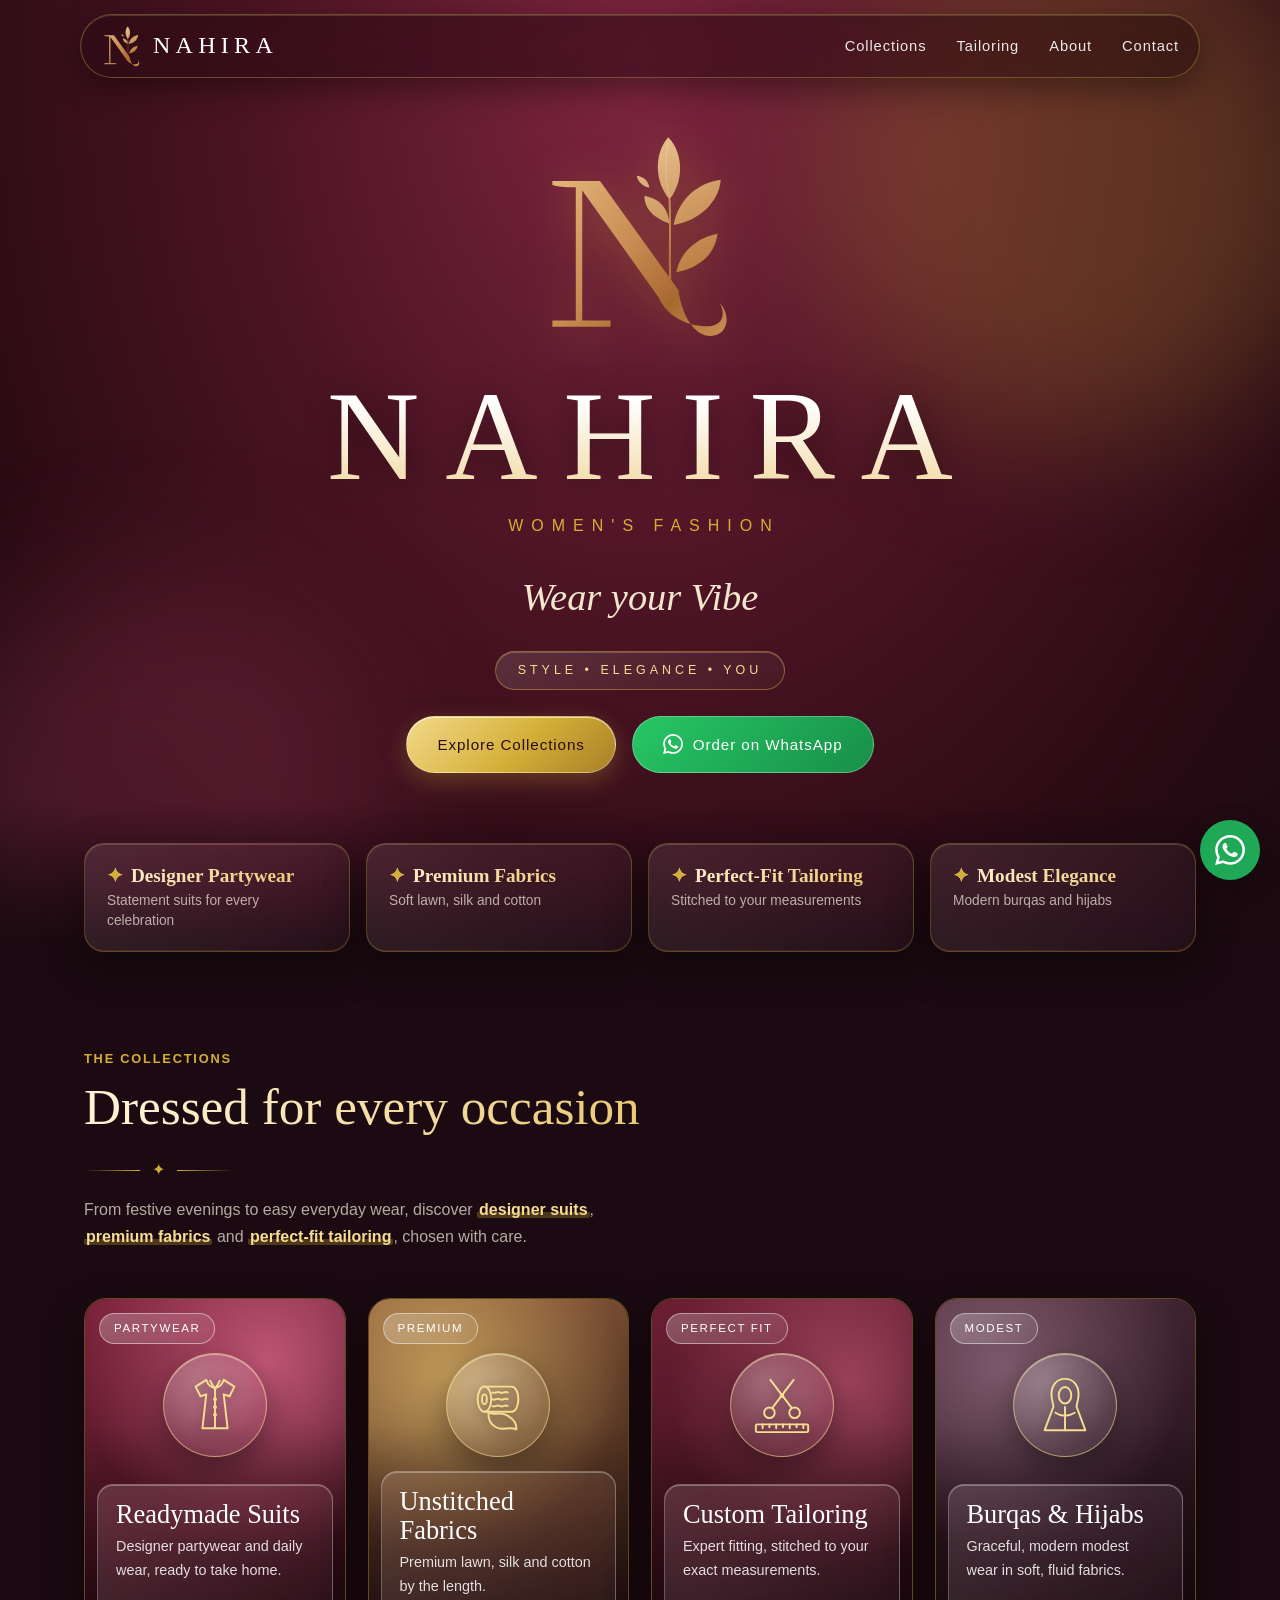
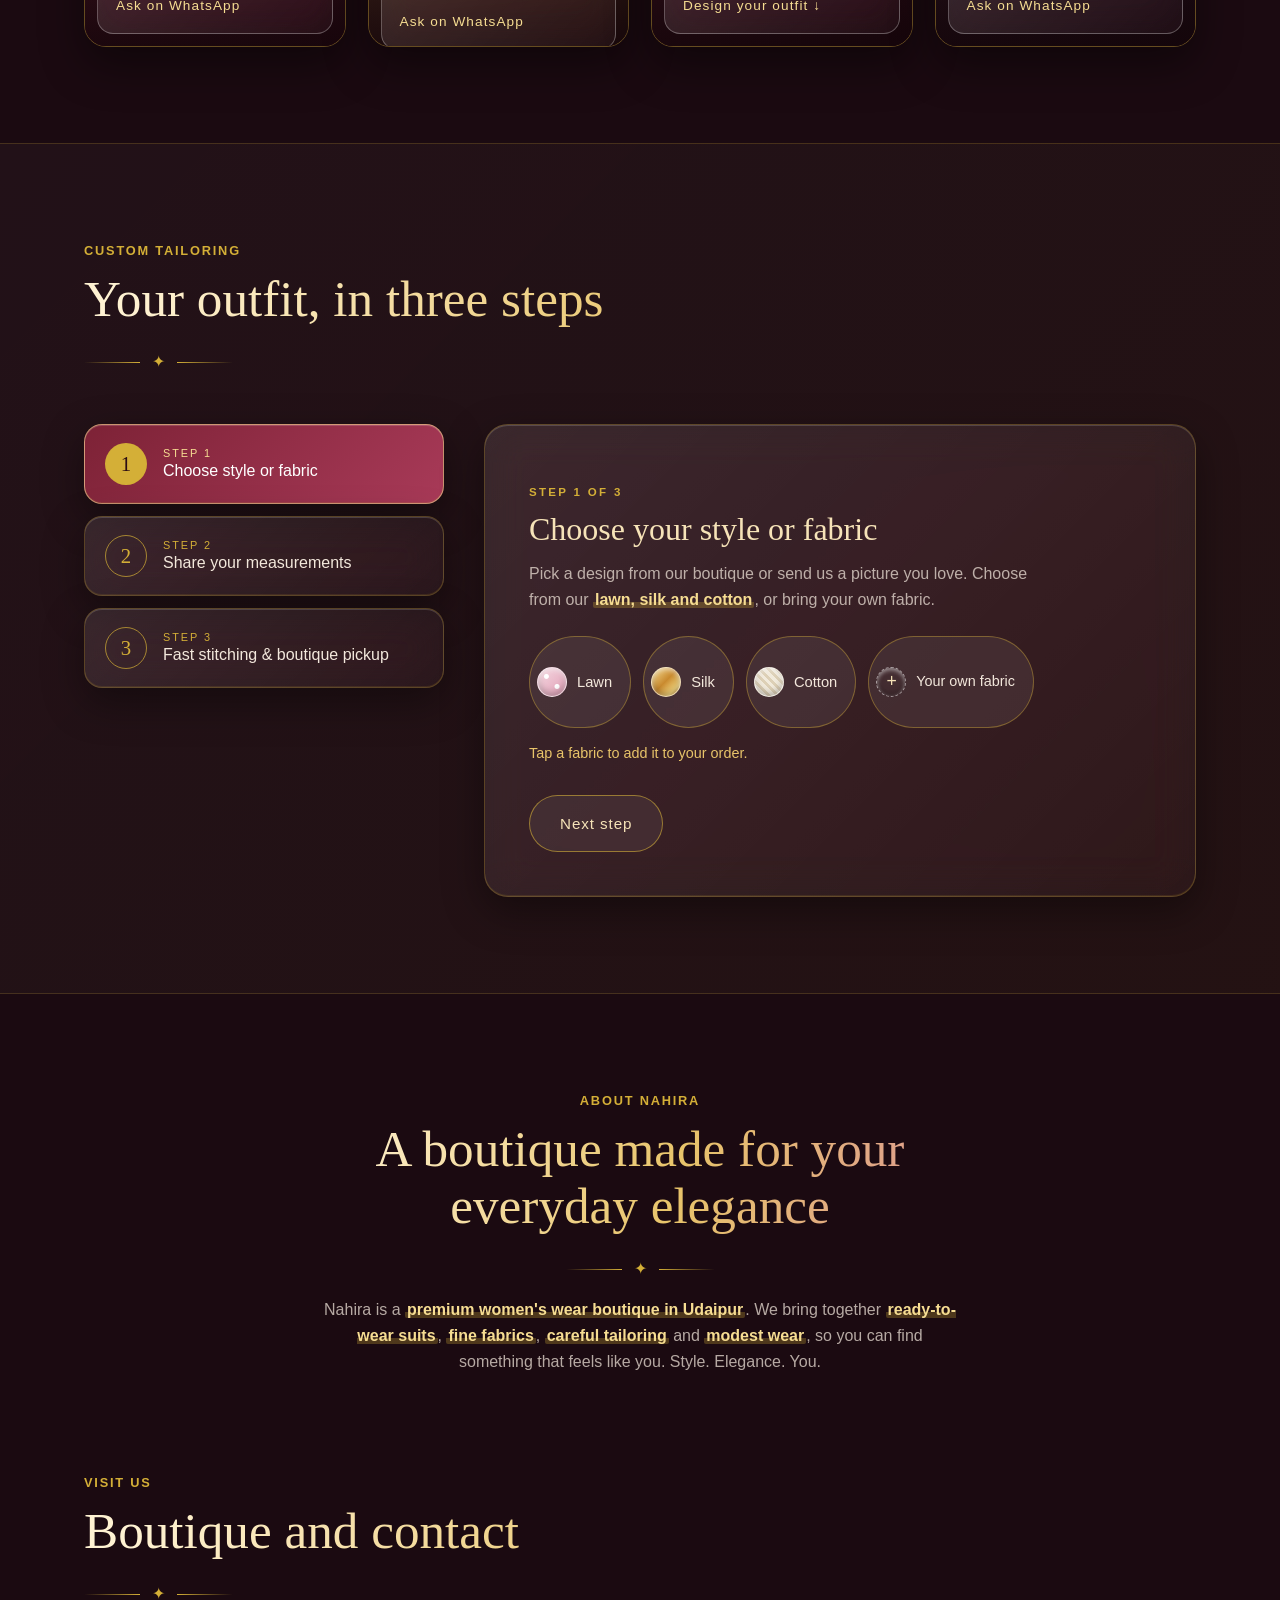
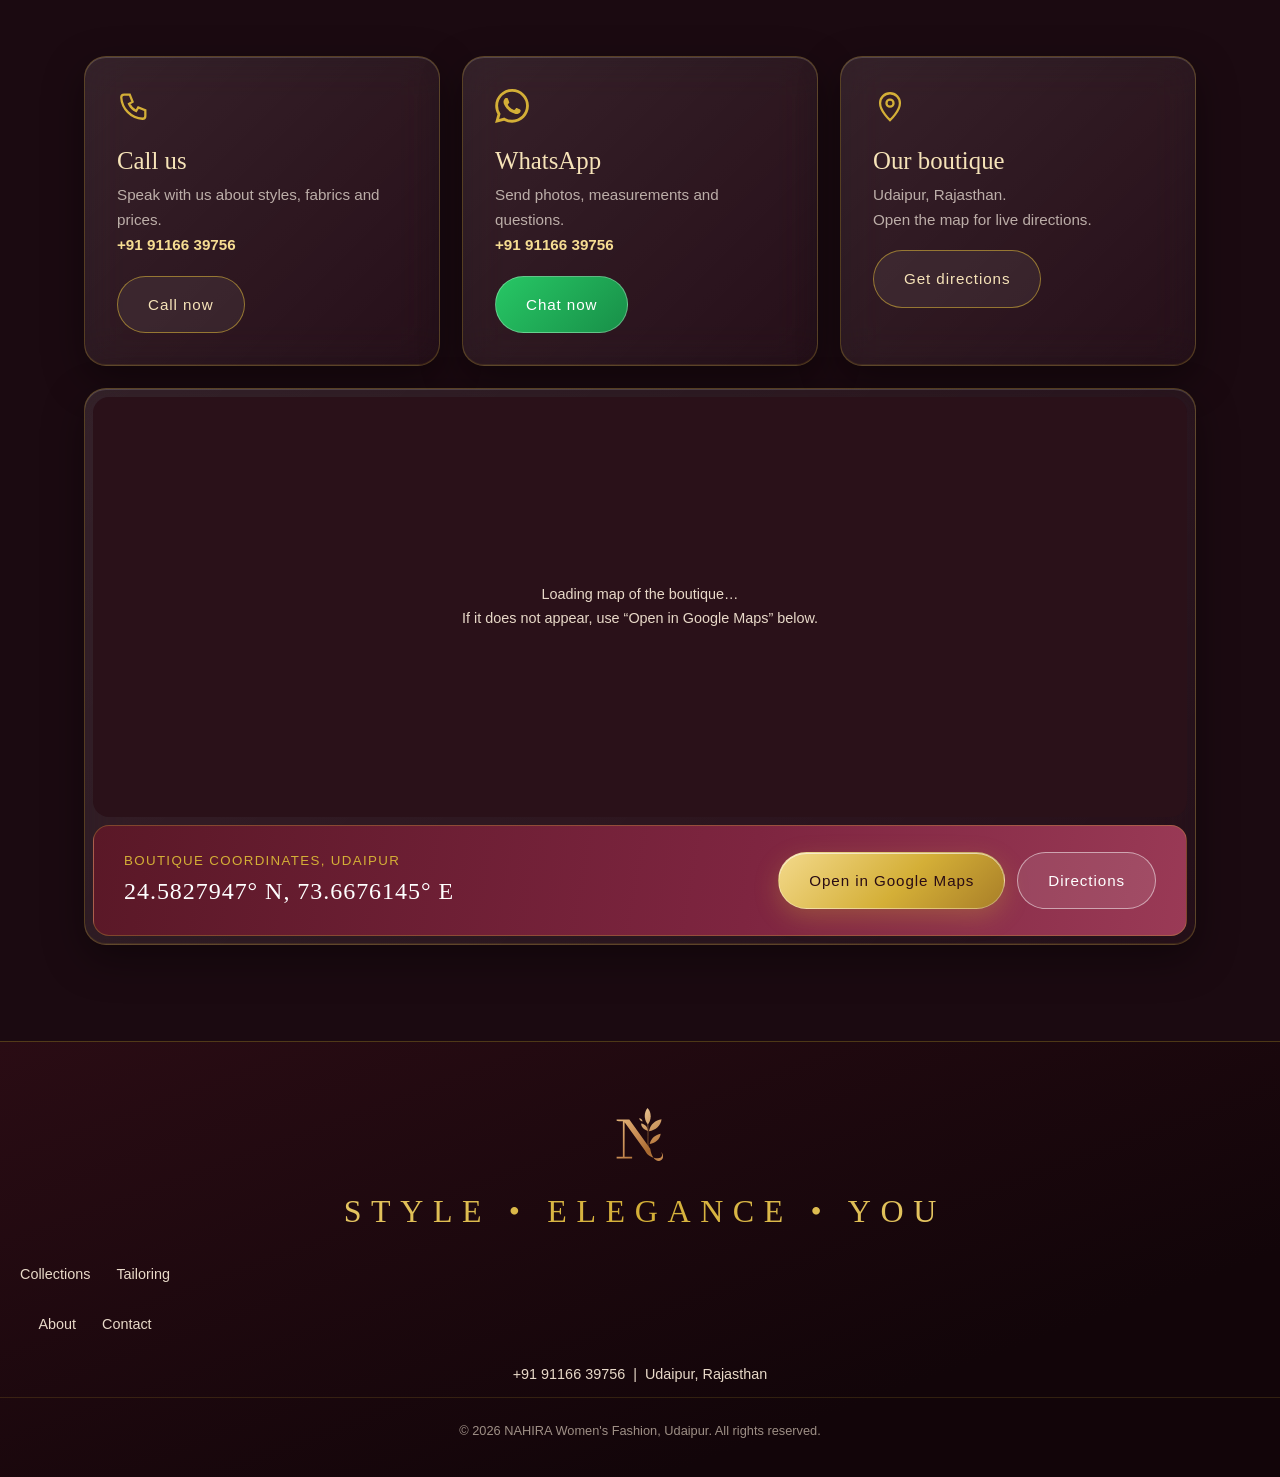
==== index.html @ 7bc08b42 "Add Google site verification to index.html Added Google site verification meta tag." ====
<!DOCTYPE html>
<html lang="en">
<head>
  <meta name="google-site-verification" content="kNQYHkYStqjqv9sCTvhbz6NGvwlrKOeceafc1a-KuMM" />
<meta charset="utf-8">
<meta name="theme-color" content="#1b0a11">
<meta name="viewport" content="width=device-width, initial-scale=1">
<title>NAHIRA | Women's Fashion, Udaipur</title>
<link rel="icon" href="data:image/svg+xml,%3Csvg xmlns='http://www.w3.org/2000/svg' viewBox='0 0 64 64'%3E%3Crect width='64' height='64' rx='14' fill='%235A1827'/%3E%3Ctext x='32' y='46' font-size='40' text-anchor='middle' fill='%23D4AF37' font-family='Georgia,serif'%3EN%3C/text%3E%3C/svg%3E">
<meta name="description" content="Nahira Women's Fashion, Udaipur. Readymade suits, unstitched fabrics, custom tailoring, burqas and hijabs. Wear your Vibe.">
<style>
:root{--wine:#5A1827;--wine-d:#3b0f19;--cream:#FBF7F2;--gold:#D4AF37;--rose:#b98a6a;--ink:#2a1218;
--serif:"Cormorant Garamond","Playfair Display",Palatino,"Palatino Linotype","Book Antiqua",Georgia,serif;
--sans:"Avenir Next","Segoe UI",Helvetica,Arial,sans-serif}
*{box-sizing:border-box;margin:0;padding:0}
html{scroll-behavior:smooth}
body{font-family:var(--sans);background:var(--cream);color:var(--ink);line-height:1.65;overflow-x:hidden}
a{color:inherit;text-decoration:none}
:focus-visible{outline:2px solid var(--gold);outline-offset:3px}
h1,h2,h3{font-family:var(--serif);font-weight:500;line-height:1.1}
.wrap{max-width:1160px;margin:0 auto;padding:0 24px}
section{padding:96px 0;scroll-margin-top:60px}
.kicker{color:var(--rose);letter-spacing:.14em;font-size:.8rem;margin-bottom:10px}
h2{font-size:clamp(2rem,4.5vw,3.2rem);color:var(--wine)}
.lead{max-width:560px;margin-top:14px;color:#5b4a4f}
.orn{display:flex;align-items:center;gap:12px;color:var(--gold);margin:18px 0 0}
.orn i{height:1px;width:56px;background:linear-gradient(90deg,transparent,var(--gold))}
.orn i:last-child{transform:scaleX(-1)}

/* nav */
nav{position:fixed;top:14px;left:50%;transform:translateX(-50%);width:min(1120px,calc(100% - 24px));z-index:50;
display:flex;align-items:center;justify-content:space-between;padding:10px 20px;border-radius:999px;
background:rgba(90,24,39,.55);backdrop-filter:blur(16px) saturate(140%);-webkit-backdrop-filter:blur(16px) saturate(140%);
border:1px solid rgba(212,175,55,.35);color:#fff;transition:background .5s}
nav.solid{background:rgba(59,15,25,.88)}
.brand{display:flex;align-items:center;gap:10px;font-family:var(--serif);font-size:1.5rem;letter-spacing:.22em}
.brand svg{width:42px;height:42px}
.links{display:flex;gap:30px;font-size:.92rem;letter-spacing:.06em}
.links a{position:relative;padding:4px 0;opacity:.9;transition:opacity .4s}
.links a:after{content:"";position:absolute;left:0;bottom:0;height:1px;width:0;background:var(--gold);transition:width .5s}
.links a:hover{opacity:1}.links a:hover:after{width:100%}
.burger{display:none;background:none;border:0;color:#fff;font-size:1.6rem;cursor:pointer}
@media(max-width:760px){
.burger{display:block}
.links{position:absolute;top:calc(100% + 10px);left:0;right:0;flex-direction:column;gap:0;border-radius:24px;padding:10px 24px;
background:rgba(59,15,25,.96);border:1px solid rgba(212,175,55,.35);opacity:0;pointer-events:none;transform:translateY(-8px);transition:.4s}
.links.open{opacity:1;pointer-events:auto;transform:none}
.links a{padding:14px 0;border-bottom:1px solid rgba(212,175,55,.15)}
.links a:last-child{border:0}}

/* hero */
.hero{min-height:100svh;display:flex;align-items:center;justify-content:center;text-align:center;color:#fff;position:relative;overflow:hidden;padding:130px 0 80px;
background:radial-gradient(ellipse at 50% 28%,#7d2236 0%,var(--wine) 38%,var(--wine-d) 100%)}
.glow{position:absolute;border-radius:50%;filter:blur(70px);pointer-events:none;animation:drift 14s ease-in-out infinite alternate}
.g1{width:420px;height:420px;background:rgba(212,175,55,.22);top:-80px;right:-60px}
.g2{width:360px;height:360px;background:rgba(185,138,106,.2);bottom:-100px;left:-80px;animation-delay:-6s}
@keyframes drift{to{transform:translate(40px,30px) scale(1.12)}}
.hero .wrap{position:relative;z-index:2}
.emblem{width:clamp(130px,22vw,210px);margin:0 auto 18px;filter:drop-shadow(0 6px 24px rgba(212,175,55,.35))}
.hero h1{font-size:clamp(3.4rem,12vw,8rem);letter-spacing:.2em;padding-left:.2em;font-weight:400}
.sub{letter-spacing:.5em;padding-left:.5em;font-size:clamp(.78rem,2vw,1rem);color:var(--gold);margin-top:6px}
.tag{font-family:var(--serif);font-style:italic;font-size:clamp(1.5rem,4vw,2.4rem);margin-top:26px;color:#f3e6cf}
.cta{display:flex;gap:16px;justify-content:center;flex-wrap:wrap;margin-top:40px}
.btn{display:inline-flex;align-items:center;gap:10px;padding:15px 30px;border-radius:999px;font-size:.95rem;letter-spacing:.06em;cursor:pointer;border:1px solid var(--gold);transition:transform .5s,background .5s,color .5s,box-shadow .5s}
.btn:hover{transform:translateY(-3px)}
.b-gold{background:var(--gold);color:var(--wine-d)}
.b-gold:hover{background:#e3c25a;box-shadow:0 10px 30px rgba(212,175,55,.35)}
.b-wa{background:#1fa855;border-color:#1fa855;color:#fff;animation:pulse 2.6s infinite}
.b-wa:hover{background:#25c264}
.b-line{background:transparent;color:var(--wine)}
.b-line:hover{background:var(--wine);color:#fff}
@keyframes pulse{0%{box-shadow:0 0 0 0 rgba(31,168,85,.55)}70%{box-shadow:0 0 0 18px rgba(31,168,85,0)}100%{box-shadow:0 0 0 0 rgba(31,168,85,0)}}
.rise{opacity:0;transform:translateY(22px);animation:rise 1.4s cubic-bezier(.2,.7,.2,1) forwards}
@keyframes rise{to{opacity:1;transform:none}}

/* collections */
.grid{display:grid;grid-template-columns:repeat(4,1fr);gap:22px;margin-top:48px}
@media(max-width:980px){.grid{grid-template-columns:repeat(2,1fr)}}
@media(max-width:560px){.grid{grid-template-columns:1fr}section{padding:72px 0}}
.card{position:relative;border-radius:22px;overflow:hidden;aspect-ratio:3/4;display:flex;align-items:flex-end;color:#fff;border:1px solid rgba(212,175,55,.5);cursor:pointer;isolation:isolate}
.card .art{position:absolute;inset:0;transition:transform 1.4s cubic-bezier(.2,.7,.2,1);z-index:-2}
.card:hover .art{transform:scale(1.1)}
.card:after{content:"";position:absolute;inset:0;background:linear-gradient(to top,rgba(30,6,13,.88) 5%,rgba(30,6,13,.1) 60%);z-index:-1}
.card .txt{padding:22px}
.card h3{font-size:1.65rem}
.card p{font-size:.9rem;opacity:.85;margin-top:6px}
.card .more{display:inline-block;margin-top:12px;color:var(--gold);font-size:.85rem;letter-spacing:.08em;transform:translateY(6px);opacity:0;transition:.5s}
.card:hover .more,.card:focus-visible .more{opacity:1;transform:none}
@media(hover:none){.card .more{opacity:1;transform:none}}
.a1{background:radial-gradient(circle at 70% 20%,#c9566f,transparent 55%),linear-gradient(160deg,#8a2a42,#4a1220)}
.a2{background:radial-gradient(circle at 30% 25%,#e8cf8a,transparent 50%),linear-gradient(160deg,#b98a6a,#6b4531)}
.a3{background:radial-gradient(circle at 75% 30%,#d9a0b0,transparent 50%),linear-gradient(160deg,#6d1f33,#2b0a13)}
.a4{background:radial-gradient(circle at 25% 20%,#8d6d78,transparent 50%),linear-gradient(160deg,#3a1b26,#170810)}
.art svg{position:absolute;inset:0;width:100%;height:100%;opacity:.5}

/* tailoring */
#tailoring{background:#fff;border-block:1px solid rgba(212,175,55,.35)}
.steps{display:grid;grid-template-columns:340px 1fr;gap:40px;margin-top:48px;align-items:stretch}
@media(max-width:860px){.steps{grid-template-columns:1fr}}
.tabs{display:flex;flex-direction:column;gap:12px}
@media(max-width:860px){.tabs{flex-direction:row;overflow-x:auto;padding-bottom:6px}.tab{min-width:230px}}
.tab{display:flex;gap:16px;align-items:center;text-align:left;padding:18px 20px;border-radius:18px;background:var(--cream);border:1px solid transparent;cursor:pointer;font:inherit;color:var(--ink);transition:.5s}
.tab:hover{border-color:rgba(212,175,55,.6)}
.tab .n{flex:none;width:42px;height:42px;border-radius:50%;display:grid;place-items:center;font-family:var(--serif);font-size:1.3rem;border:1px solid var(--gold);color:var(--wine);transition:.5s}
.tab.on{background:var(--wine);color:#fff;border-color:var(--gold)}
.tab.on .n{background:var(--gold);color:var(--wine-d)}
.panel{border-radius:24px;padding:44px;background:linear-gradient(150deg,var(--cream),#f3e8da);border:1px solid rgba(212,175,55,.5);position:relative;min-height:300px}
@media(max-width:560px){.panel{padding:28px}}
.pane{display:none;animation:rise .9s forwards;opacity:0}
.pane.on{display:block}
.pane h3{font-size:2rem;color:var(--wine)}
.pane p{margin-top:14px;max-width:520px;color:#5b4a4f}
.chips{display:flex;flex-wrap:wrap;gap:10px;margin-top:22px}
.chips span{padding:8px 16px;border-radius:999px;border:1px solid var(--gold);font-size:.86rem;color:var(--wine);background:#fff}
.nav2{display:flex;gap:12px;margin-top:30px;flex-wrap:wrap}

/* info */
.info{display:grid;grid-template-columns:repeat(3,1fr);gap:22px;margin-top:48px}
@media(max-width:860px){.info{grid-template-columns:1fr}}
.ic{background:#fff;border:1px solid rgba(212,175,55,.5);border-radius:22px;padding:32px;transition:transform .6s,box-shadow .6s}
.ic:hover{transform:translateY(-6px);box-shadow:0 18px 40px rgba(90,24,39,.12)}
.ic svg{width:34px;height:34px;color:var(--gold);margin-bottom:16px}
.ic h3{font-size:1.55rem;color:var(--wine)}
.ic p{margin:8px 0 18px;color:#5b4a4f;font-size:.95rem}
.mapbox{margin-top:22px;border-radius:22px;overflow:hidden;border:1px solid var(--gold);background:var(--wine)}
.mapframe{position:relative;height:clamp(280px,45vw,420px);background:#efe6d8;display:grid;place-items:center;color:var(--wine);font-size:.9rem;text-align:center;padding:20px}
.mapframe iframe{position:absolute;inset:0;width:100%;height:100%;border:0}
.coord{padding:24px 30px;color:#fff;display:flex;justify-content:space-between;align-items:center;gap:20px;flex-wrap:wrap}
.mb{display:flex;gap:12px;flex-wrap:wrap}
.coord b{display:block;font-family:var(--serif);font-size:1.5rem;font-weight:500;letter-spacing:.04em}
.coord small{display:block;color:var(--gold);letter-spacing:.1em}

/* footer */
footer{background:var(--wine-d);color:#e8d9c8;text-align:center;padding:64px 0 36px}
footer svg{width:56px;margin:0 auto 14px}
.motto{font-family:var(--serif);font-size:clamp(1.3rem,3.5vw,2rem);letter-spacing:.3em;color:var(--gold);padding-left:.3em}
.fl{display:flex;gap:26px;justify-content:center;flex-wrap:wrap;margin:26px 0;font-size:.9rem}
.fl a:hover{color:var(--gold)}
.copy{font-size:.8rem;opacity:.65;border-top:1px solid rgba(212,175,55,.25);padding-top:22px;margin-top:10px}

/* floating wa */
.fab{position:fixed;right:20px;bottom:20px;z-index:60;width:60px;height:60px;border-radius:50%;background:#1fa855;display:grid;place-items:center;color:#fff;box-shadow:0 8px 24px rgba(0,0,0,.28);animation:pulse 2.6s infinite;transition:transform .5s}
.fab:hover{transform:scale(1.08)}
.fab svg{width:30px;height:30px}

.fade{opacity:0;transform:translateY(18px);transition:opacity 1.2s ease,transform 1.2s cubic-bezier(.2,.7,.2,1)}
.fade.in{opacity:1;transform:none}
@media(prefers-reduced-motion:reduce){*{animation:none!important;transition:none!important}.rise,.fade{opacity:1;transform:none}.glow{display:none}}


/* ===== v3: deep luxury dark glass ===== */
:root{--spring:cubic-bezier(.34,1.56,.64,1);--champ:#f6e3b8;--txt:#f3e8dc;--mut:rgba(243,232,220,.72)}
body{background:#1b0a11;color:var(--txt)}
body::before{content:"";position:fixed;inset:0;z-index:-1;pointer-events:none;background:
radial-gradient(640px 520px at 6% 14%,rgba(212,175,55,.10),transparent 62%),
radial-gradient(720px 600px at 96% 34%,rgba(176,58,98,.20),transparent 62%),
radial-gradient(700px 600px at 18% 88%,rgba(122,34,56,.30),transparent 62%),
linear-gradient(180deg,#1b0a11,#260e18 50%,#170810)}
h2{background:linear-gradient(100deg,#fff2d2 5%,#e8c46a 55%,#d98aa0 108%);-webkit-background-clip:text;background-clip:text;color:transparent;padding-bottom:.08em}
.kicker{font-weight:600;color:var(--gold)}
.lead{color:var(--mut)}
.hl{font-weight:600;color:#f6dd92;background:linear-gradient(transparent 62%,rgba(212,175,55,.28) 0);padding:0 2px;border-radius:2px}

/* nav */
nav{background:linear-gradient(135deg,rgba(40,12,20,.62),rgba(26,8,14,.48));backdrop-filter:blur(22px) saturate(120%);-webkit-backdrop-filter:blur(22px) saturate(120%);border:1px solid rgba(212,175,55,.38);box-shadow:inset 0 1px 0 rgba(255,255,255,.14),0 10px 32px rgba(0,0,0,.4)}
nav.solid{background:linear-gradient(135deg,rgba(32,10,17,.9),rgba(26,8,14,.84))}
.links a{display:inline-block;transition:transform .45s var(--spring),color .3s,opacity .3s;transform-origin:center}
.links a:hover,.links a:focus-visible{transform:translateY(-2px) scale(1.16);color:#f6dd92;opacity:1}
@media(max-width:760px){.links a{display:block;transform-origin:left center}.links a:hover{transform:scale(1.06)}}

/* hero */
.hero{background:radial-gradient(ellipse at 50% 8%,#7e2540 0%,#4d1424 42%,#2a0b14 78%,#1b0a11 100%);padding-bottom:170px}
.g1{width:520px;height:520px;background:rgba(212,175,55,.22)}
.g2{width:460px;height:460px;background:rgba(190,70,110,.24)}
.hero:after{content:"";position:absolute;left:0;right:0;bottom:0;height:140px;background:linear-gradient(to top,#1b0a11,rgba(27,10,17,0));z-index:1}
.hero h1{background:linear-gradient(180deg,#fff 25%,#efd496 100%);-webkit-background-clip:text;background-clip:text;color:transparent;filter:drop-shadow(0 4px 18px rgba(0,0,0,.45))}
.motif{display:inline-block;margin-top:22px;padding:8px 22px;border-radius:999px;font-size:.78rem;letter-spacing:.32em;color:#f6dd92;background:linear-gradient(135deg,rgba(255,255,255,.12),rgba(255,255,255,.03));border:1px solid rgba(212,175,55,.45);backdrop-filter:blur(14px);-webkit-backdrop-filter:blur(14px);box-shadow:inset 0 1px 0 rgba(255,255,255,.2)}
.cta{margin-top:26px}

/* buttons */
.b-gold{background:linear-gradient(135deg,#f3d98b,#D4AF37 55%,#a97f28);color:#2a0c14;border-color:rgba(255,255,255,.3);box-shadow:inset 0 1px 0 rgba(255,255,255,.6),0 8px 24px rgba(212,175,55,.28)}
.b-gold:hover{background:linear-gradient(135deg,#f9e5a6,#e0bc48 55%,#bc8f30)}
.b-wa{background:linear-gradient(135deg,#27c765,#188f48);border-color:rgba(255,255,255,.3)}
.b-line{background:rgba(255,255,255,.06);color:var(--champ);border-color:rgba(212,175,55,.6)}
.b-line:hover{background:var(--gold);color:#2a0c14}
.coord .b-line{background:rgba(255,255,255,.1);border-color:rgba(255,255,255,.5);color:#fff}
.coord .b-line:hover{background:rgba(255,255,255,.26);color:#fff}

/* dark glass surfaces */
.feat,.ic,.panel,.tab,.mapbox{background:linear-gradient(135deg,rgba(255,255,255,.10),rgba(255,255,255,.03));backdrop-filter:blur(20px) saturate(140%);-webkit-backdrop-filter:blur(20px) saturate(140%);border:1px solid rgba(212,175,55,.28);box-shadow:0 14px 40px rgba(0,0,0,.38),inset 0 1px 0 rgba(255,255,255,.16),inset 0 -1px 0 rgba(212,175,55,.12);color:var(--txt)}

/* feature strip */
.strip{position:relative;z-index:3;margin-top:-100px;padding-top:0;display:grid;grid-template-columns:repeat(4,1fr);gap:16px}
@media(max-width:1100px){.strip{grid-template-columns:repeat(2,1fr);margin-top:-110px}}
@media(max-width:420px){.strip{grid-template-columns:1fr}}
.feat{border-radius:20px;padding:20px 22px;display:flex;flex-direction:column;gap:4px;cursor:default;
transition:opacity 1.2s ease,transform .5s var(--spring),box-shadow .5s,border-color .5s}
.feat b{font-family:var(--serif);font-size:1.2rem;font-weight:600;line-height:1.2;background:linear-gradient(100deg,#fff2d2,#e8c46a);-webkit-background-clip:text;background-clip:text;color:transparent}
.feat b:before{content:"\2726";margin-right:8px;color:var(--gold);-webkit-text-fill-color:var(--gold)}
.feat span{font-size:.86rem;color:var(--mut);line-height:1.45}

/* collection cards */
.a1{background:radial-gradient(circle at 70% 18%,rgba(220,104,140,.75),transparent 56%),linear-gradient(160deg,#7a2238,#2c0c16)}
.a2{background:radial-gradient(circle at 30% 22%,rgba(236,200,112,.62),transparent 54%),linear-gradient(160deg,#8a5a3a,#2e1a12)}
.a3{background:radial-gradient(circle at 74% 24%,rgba(204,94,124,.6),transparent 54%),linear-gradient(160deg,#6d1f33,#1f0910)}
.a4{background:radial-gradient(circle at 26% 20%,rgba(176,134,156,.55),transparent 54%),linear-gradient(160deg,#4a2a38,#150910)}
.card{border:1px solid rgba(212,175,55,.4);box-shadow:0 18px 44px rgba(0,0,0,.42);transition:opacity 1.2s ease,transform .5s var(--spring),box-shadow .5s,border-color .5s}
.card:after{background:linear-gradient(to top,rgba(20,5,10,.82) 0%,rgba(20,5,10,0) 64%)}
.card .txt{position:relative;z-index:2;margin:auto 12px 12px;padding:15px 18px;border-radius:16px;background:linear-gradient(135deg,rgba(255,255,255,.14),rgba(255,255,255,.04));backdrop-filter:blur(16px) saturate(140%);-webkit-backdrop-filter:blur(16px) saturate(140%);border:1px solid rgba(255,255,255,.28);box-shadow:inset 0 1px 0 rgba(255,255,255,.3)}
.card .more{opacity:1;transform:none;color:#f6dd92}
.tagc{position:absolute;top:14px;left:14px;z-index:2;padding:5px 14px;border-radius:999px;font-size:.72rem;letter-spacing:.14em;text-transform:uppercase;color:#fff;background:linear-gradient(135deg,rgba(255,255,255,.26),rgba(255,255,255,.06));border:1px solid rgba(255,255,255,.45);backdrop-filter:blur(10px);-webkit-backdrop-filter:blur(10px)}
.card{flex-direction:column;align-items:stretch}
.ico{position:relative;flex:none;z-index:2;width:104px;height:104px;margin:54px auto 14px;display:grid;place-items:center;border-radius:50%;color:#f6dd92;
background:radial-gradient(circle at 32% 28%,rgba(255,255,255,.28),rgba(255,255,255,.06) 70%);border:1px solid rgba(246,221,146,.55);backdrop-filter:blur(10px);-webkit-backdrop-filter:blur(10px);box-shadow:inset 0 1px 0 rgba(255,255,255,.45),0 12px 30px rgba(0,0,0,.35);transition:transform .6s var(--spring),box-shadow .6s}
.ico svg{width:62px;height:62px;stroke-width:2;filter:drop-shadow(0 2px 6px rgba(0,0,0,.35))}
.card:hover .ico,.card:focus-visible .ico{transform:scale(1.12) translateY(-4px);box-shadow:inset 0 1px 0 rgba(255,255,255,.5),0 18px 40px rgba(0,0,0,.45),0 0 34px rgba(246,221,146,.28)}

/* tailoring */
#tailoring{background:linear-gradient(135deg,rgba(255,255,255,.03),rgba(212,175,55,.05));border-block:1px solid rgba(212,175,55,.2)}
.steps{grid-template-columns:360px 1fr}
@media(max-width:980px){.steps{grid-template-columns:1fr}.tabs{flex-direction:row;overflow-x:auto;scroll-snap-type:x mandatory;padding:6px 4px 14px}.tab{min-width:240px;scroll-snap-align:start}}
.tab{transition:transform .45s var(--spring),box-shadow .45s,border-color .45s,background .45s;color:var(--txt)}
.tab .n{color:var(--gold);border-color:rgba(212,175,55,.7)}
.tl{line-height:1.35}
.tl small{display:block;font-size:.68rem;letter-spacing:.18em;color:var(--gold)}
.tab.on{background:linear-gradient(135deg,#7d2236,#a83a58);color:#fff;border-color:rgba(246,221,146,.6)}
.tab.on .n{background:var(--gold);color:#2a0c14}
.tab.on .tl small{color:#f6dd92}
.panel{min-height:320px}
.pk{color:var(--gold);letter-spacing:.2em;font-size:.72rem;font-weight:600;margin-bottom:10px}
.pane h3{color:var(--champ)}
.pane p{color:var(--mut)}
.pane p.pk{color:var(--gold)}
.chips span,.fo{transition:transform .4s var(--spring),box-shadow .4s,background .4s,border-color .4s}
.chips span{background:rgba(255,255,255,.06);color:var(--txt);border-color:rgba(212,175,55,.4);cursor:default}
.fos{display:flex;flex-wrap:wrap;gap:12px;margin-top:22px}
.fo{display:inline-flex;align-items:center;gap:10px;padding:7px 18px 7px 7px;border-radius:999px;font:inherit;font-size:.92rem;color:var(--txt);cursor:pointer;background:rgba(255,255,255,.07);border:1px solid rgba(212,175,55,.42)}
.fo i{flex:none;width:30px;height:30px;border-radius:50%;border:1px solid rgba(255,255,255,.55);box-shadow:inset 0 2px 4px rgba(255,255,255,.5),inset 0 -3px 6px rgba(0,0,0,.25);position:relative}
.sw-lawn{background:radial-gradient(circle at 30% 30%,#fff 0 2px,transparent 3px),radial-gradient(circle at 68% 66%,#fff 0 2px,transparent 3px),linear-gradient(135deg,#f6dbe3,#df9db4)}
.sw-silk{background:linear-gradient(135deg,#f6dd92,#c98a2f 48%,#f1d27a 78%,#b8791f)}
.sw-cotton{background:repeating-linear-gradient(45deg,#f1eadb 0 3px,#ddd0b6 3px 6px)}
.sw-own{background:transparent;border-style:dashed!important;display:grid;place-items:center}
.sw-own:before{content:"+";color:var(--champ);font-size:1.1rem;line-height:1}
.fo[aria-pressed=true]{background:linear-gradient(135deg,rgba(212,175,55,.38),rgba(212,175,55,.12));border-color:var(--gold);color:#fff;box-shadow:0 0 0 1px rgba(212,175,55,.5),0 10px 26px rgba(212,175,55,.2)}
.selnote{margin-top:16px;font-size:.9rem;color:#e8c46a!important;min-height:1.5em}

/* info cards, map, footer */
.ic{transition:opacity 1.2s ease,transform .5s var(--spring),box-shadow .5s,border-color .5s}
.ic h3{color:var(--champ)}
.ic p{color:var(--mut)}
.ic p b{color:#f6dd92!important}
.mapbox{padding:8px}
.mapframe{border-radius:16px;overflow:hidden;background:#2a1119;color:#e8d9c8}
.coord{margin-top:8px;border-radius:16px;background:linear-gradient(100deg,#5A1827,#7e2540 60%,#9a3a56);border:1px solid rgba(212,175,55,.3)}
footer{background:linear-gradient(160deg,#2a0c14,#120509 75%);border-top:1px solid rgba(212,175,55,.3)}
.motto{background:linear-gradient(90deg,#f6dd92,#D4AF37,#f6dd92);-webkit-background-clip:text;background-clip:text;color:transparent}

/* hover pop-ups (hover-capable devices) */
@media(hover:hover){
.feat:hover{transform:translateY(-9px) scale(1.05);border-color:rgba(246,221,146,.75);box-shadow:0 24px 54px rgba(0,0,0,.55),0 0 30px rgba(212,175,55,.2),inset 0 1px 0 rgba(255,255,255,.2)}
.card:hover{transform:translateY(-8px) scale(1.025);border-color:rgba(246,221,146,.7);box-shadow:0 28px 60px rgba(0,0,0,.55),0 0 30px rgba(212,175,55,.18)}
.ic:hover{transform:translateY(-8px) scale(1.03);border-color:rgba(246,221,146,.6);box-shadow:0 24px 54px rgba(0,0,0,.5)}
.tab:hover{transform:translateY(-4px) scale(1.04);border-color:rgba(246,221,146,.75);box-shadow:0 16px 36px rgba(0,0,0,.45)}
.fo:hover{transform:translateY(-5px) scale(1.09);border-color:var(--gold);box-shadow:0 14px 30px rgba(0,0,0,.45),0 0 18px rgba(212,175,55,.22)}
.chips span:hover{transform:translateY(-4px) scale(1.1);border-color:var(--gold);background:rgba(212,175,55,.16);box-shadow:0 10px 22px rgba(0,0,0,.4)}
}

/* diagonal light sweep: glides top-left to bottom-right on hover, reverses on leave */
.feat,.ic,.tab,.panel,.btn,.mapbox{position:relative;overflow:hidden}
.feat::after,.ic::after,.tab::after,.panel::after,.btn::after,.mapbox::after,.card::before,.hero::before{content:"";position:absolute;inset:0;border-radius:inherit;pointer-events:none;z-index:3;
background:linear-gradient(135deg,transparent 46.5%,rgba(255,238,196,.34) 50%,transparent 53.5%);background-size:300% 300%;background-position:0 0;transition:background-position 1.15s cubic-bezier(.45,0,.2,1)}
.card::before{z-index:1}
.hero::before{z-index:1;background-image:linear-gradient(135deg,transparent 47.5%,rgba(255,238,196,.16) 50%,transparent 52.5%);transition-duration:1.6s}
.feat:hover::after,.ic:hover::after,.tab:hover::after,.panel:hover::after,.btn:hover::after,.mapbox:hover::after,.card:hover::before,.hero:hover::before{background-position:100% 100%}

@media(max-width:1100px){.ico{width:92px;height:92px;margin-top:50px}.ico svg{width:54px;height:54px}}
@media(max-width:560px){
.ico{width:88px;height:88px}.ico svg{width:46px;height:46px}
.fo{font-size:.86rem}.panel{padding:26px 22px}.coord{padding:20px}}

/* ===== v4: popup inputs, summary, smooth scroll ===== */
@media(prefers-reduced-motion:reduce){html{scroll-behavior:auto}}
.panel{overflow:visible}
.fl{max-width:190px;overflow:hidden;text-overflow:ellipsis;white-space:nowrap}
.fo[aria-expanded=true]{border-color:var(--gold);box-shadow:0 0 0 1px rgba(212,175,55,.5)}
.mhead{display:flex;align-items:center;justify-content:space-between;gap:12px;flex-wrap:wrap;margin-top:20px}
.mcount{font-size:.86rem;color:#e8c46a;margin:0!important}
.unit{display:inline-flex;gap:2px;padding:3px;border-radius:999px;border:1px solid rgba(212,175,55,.4);background:rgba(255,255,255,.05)}
.unit button{font:inherit;font-size:.8rem;letter-spacing:.08em;padding:6px 16px;border-radius:999px;border:0;background:transparent;color:var(--mut);cursor:pointer;transition:background .35s,color .35s}
.unit button[aria-pressed=true]{background:linear-gradient(135deg,#f3d98b,#D4AF37);color:#2a0c14}
.mcs{display:flex;flex-wrap:wrap;gap:10px;margin-top:16px}
.mc{font:inherit;font-size:.88rem;display:inline-flex;align-items:center;gap:8px;padding:9px 16px 9px 12px;border-radius:999px;cursor:pointer;color:var(--txt);background:rgba(255,255,255,.06);border:1px solid rgba(212,175,55,.4);transition:transform .4s var(--spring),box-shadow .4s,background .4s,border-color .4s}
.mc:before{content:"+";display:grid;place-items:center;width:20px;height:20px;border-radius:50%;border:1px solid rgba(212,175,55,.6);color:var(--gold);font-size:.95rem;line-height:1}
.mc b{display:none;font-weight:600;color:#f6dd92}
.mc.set{background:linear-gradient(135deg,rgba(212,175,55,.32),rgba(212,175,55,.1));border-color:var(--gold);color:#fff}
.mc.set:before{content:"\2713";background:var(--gold);color:#2a0c14;border-color:var(--gold);font-size:.7rem}
.mc.set b{display:inline}
.mc[aria-expanded=true]{border-color:#f6dd92;box-shadow:0 0 0 3px rgba(212,175,55,.2)}
@media(hover:hover){.mc:hover{transform:translateY(-5px) scale(1.08);border-color:var(--gold);box-shadow:0 12px 26px rgba(0,0,0,.45),0 0 16px rgba(212,175,55,.2)}}

/* popup input */
.pop{position:absolute;z-index:20;left:0;top:0;visibility:hidden;opacity:0;transform:translateY(10px) scale(.96);transform-origin:var(--ax,50%) 0;
transition:opacity .3s ease,transform .5s var(--spring),visibility 0s .5s;padding:16px 16px 14px;border-radius:18px;
background:linear-gradient(135deg,rgba(66,20,34,.97),rgba(30,9,16,.98));backdrop-filter:blur(22px);-webkit-backdrop-filter:blur(22px);
border:1px solid rgba(246,221,146,.55);box-shadow:0 26px 60px rgba(0,0,0,.6),inset 0 1px 0 rgba(255,255,255,.18),0 0 30px rgba(212,175,55,.15)}
.pop.show{visibility:visible;opacity:1;transform:none;transition-delay:0s}
.pop-arrow{position:absolute;top:-7px;left:var(--ax,50%);width:12px;height:12px;margin-left:-6px;transform:rotate(45deg);background:rgb(66,20,34);border-left:1px solid rgba(246,221,146,.55);border-top:1px solid rgba(246,221,146,.55)}
.pop-h{display:flex;justify-content:space-between;align-items:center;margin-bottom:10px;gap:10px}
.pop-h b{font-family:var(--serif);font-size:1.25rem;font-weight:500;color:var(--champ)}
.pop-x{flex:none;width:28px;height:28px;border-radius:50%;border:1px solid rgba(212,175,55,.5);background:rgba(255,255,255,.06);color:var(--champ);font-size:1.1rem;line-height:1;cursor:pointer;transition:transform .35s var(--spring),background .3s}
.pop-x:hover{transform:rotate(90deg) scale(1.1);background:rgba(212,175,55,.25)}
.pop-f{display:flex;align-items:center;gap:8px;padding:0 14px;border-radius:12px;background:rgba(255,255,255,.07);border:1px solid rgba(212,175,55,.45);transition:border-color .3s,box-shadow .3s}
.pop-f:focus-within{border-color:#f6dd92;box-shadow:0 0 0 3px rgba(212,175,55,.2)}
.pop-f input{flex:1;min-width:0;background:none;border:0;outline:0;color:#fff;font:inherit;font-size:16px;padding:12px 0}
.pop-f input::placeholder{color:rgba(243,232,220,.4)}
.pop-f span{color:#f6dd92;font-size:.85rem;white-space:nowrap}
.pop-e{min-height:1.3em;margin:8px 0 2px!important;font-size:.8rem;color:#ff9fb0!important}
.pop-b{display:flex;gap:10px;justify-content:flex-end;margin-top:4px}
.pbtn{font:inherit;font-size:.86rem;padding:9px 22px;border-radius:999px;cursor:pointer;border:1px solid var(--gold);background:linear-gradient(135deg,#f3d98b,#D4AF37 55%,#a97f28);color:#2a0c14;transition:transform .35s var(--spring),box-shadow .35s}
.pbtn:hover{transform:translateY(-2px) scale(1.05);box-shadow:0 8px 20px rgba(212,175,55,.3)}
.pbtn.ghost{background:transparent;color:var(--champ)}
.pop.shake{animation:shake .4s}
@keyframes shake{20%,60%{transform:translateX(-6px)}40%,80%{transform:translateX(6px)}}

/* order summary */
.summary{margin-top:22px;padding:18px 20px 8px;border-radius:18px;background:rgba(0,0,0,.24);border:1px solid rgba(212,175,55,.35);box-shadow:inset 0 1px 0 rgba(255,255,255,.08);max-width:560px}
.pane .sum-h{font-family:var(--serif);font-size:1.25rem;color:var(--champ);margin:0 0 6px;max-width:none}
.srow{display:grid;grid-template-columns:116px 1fr auto;gap:12px;align-items:start;padding:11px 0;border-top:1px solid rgba(212,175,55,.18);font-size:.92rem}
.srow dt{color:var(--gold);font-size:.72rem;letter-spacing:.14em;text-transform:uppercase;padding-top:4px}
.srow dd{color:var(--txt);word-break:break-word}
.srow .edit{background:none;border:0;color:#f6dd92;font:inherit;font-size:.82rem;cursor:pointer;text-decoration:underline;text-underline-offset:3px;padding:2px 0}
.empty{color:var(--mut);font-style:italic}
.mg{display:grid;grid-template-columns:repeat(auto-fill,minmax(120px,1fr));gap:6px 14px}
.mg b{color:#f6dd92;font-weight:600}
@media(max-width:560px){
.srow{grid-template-columns:1fr auto}.srow dt{grid-column:1/-1;padding-top:0}.srow dd{grid-column:1}.srow .edit,.srow>span{grid-column:2}
.summary{padding:16px 16px 6px}.fl{max-width:150px}}
</style>
</head>
<body>

<!-- Reusable logo: serif N + botanical leaf sprig -->
<svg width="0" height="0" style="position:absolute" aria-hidden="true">
<defs>
<linearGradient id="bz" gradientUnits="userSpaceOnUse" x1="118" y1="246" x2="530" y2="625"><stop offset="0" stop-color="#e3b479"/><stop offset=".45" stop-color="#c88b52"/><stop offset=".75" stop-color="#a8692f"/><stop offset="1" stop-color="#c58a50"/></linearGradient>
<linearGradient id="lf" gradientUnits="userSpaceOnUse" x1="350" y1="140" x2="530" y2="470"><stop offset="0" stop-color="#e8c28f"/><stop offset="1" stop-color="#b9783c"/></linearGradient>
<symbol id="logo" viewBox="100 120 470 520">
<path fill="url(#bz)" d="M118 246H236L430 516C440 584 472 632 512 630C552 628 562 580 532 548C548 576 540 606 502 606C452 606 402 582 381 534L192 270V592H262V607H118V592H176V262Q132 262 118 256Z"/>
<path fill="none" stroke="url(#bz)" stroke-width="5" stroke-linecap="round" d="M411 520C406 440 412 360 408 292"/>
<g fill="url(#lf)">
<path d="M408 292C372 250 368 180 405 138C445 180 442 250 408 292Z"/>
<path d="M418 355C430 290 480 250 535 243C530 300 480 345 418 355Z"/>
<path d="M425 472C435 420 480 385 527 377C520 430 480 462 425 472Z"/>
<path d="M408 352C365 337 345 312 346 283C385 290 405 315 408 352Z"/>
<path d="M327 233C345 235 357 248 358 263C340 258 330 248 327 233Z"/>
</g>
<path fill="none" stroke="#fbe9cc" stroke-opacity=".35" stroke-width="2" d="M405 150C396 200 398 250 408 285"/>
</symbol>
</defs>
</svg>

<nav id="nav" aria-label="Main">
  <a href="#top" class="brand" aria-label="Nahira home"><svg><use href="#logo"/></svg>NAHIRA</a>
  <button class="burger" id="burger" aria-label="Open menu" aria-expanded="false">&#9776;</button>
  <div class="links" id="links">
    <a href="#collections">Collections</a>
    <a href="#tailoring">Tailoring</a>
    <a href="#about">About</a>
    <a href="#contact">Contact</a>
  </div>
</nav>

<header class="hero" id="top">
  <div class="glow g1"></div><div class="glow g2"></div>
  <div class="wrap">
    <svg class="emblem rise" viewBox="0 0 100 100" role="img" aria-label="Nahira logo"><use href="#logo"/></svg>
    <h1 class="rise" style="animation-delay:.25s">NAHIRA</h1>
    <p class="sub rise" style="animation-delay:.5s">WOMEN'S FASHION</p>
    <p class="tag rise" style="animation-delay:.8s">Wear your Vibe</p>
    <p class="motif rise" style="animation-delay:.95s">STYLE • ELEGANCE • YOU</p>
    <div class="cta rise" style="animation-delay:1.1s">
      <a class="btn b-gold" href="#collections">Explore Collections</a>
      <a class="btn b-wa" data-wa="Hello Nahira Fashion, I would like to place an order." target="_blank" rel="noopener">
        <svg width="20" height="20" viewBox="0 0 24 24" fill="currentColor"><use href="#wa"/></svg>Order on WhatsApp</a>
    </div>
  </div>
</header>

<div class="wrap strip">
  <div class="feat fade"><b>Designer Partywear</b><span>Statement suits for every celebration</span></div>
  <div class="feat fade"><b>Premium Fabrics</b><span>Soft lawn, silk and cotton</span></div>
  <div class="feat fade"><b>Perfect-Fit Tailoring</b><span>Stitched to your measurements</span></div>
  <div class="feat fade"><b>Modest Elegance</b><span>Modern burqas and hijabs</span></div>
</div>

<main>
<section id="collections">
  <div class="wrap">
    <div class="fade"><p class="kicker">THE COLLECTIONS</p>
    <h2>Dressed for every occasion</h2>
    <div class="orn"><i></i>&#10022;<i></i></div>
    <p class="lead">From festive evenings to easy everyday wear, discover <b class="hl">designer suits</b>, <b class="hl">premium fabrics</b> and <b class="hl">perfect-fit tailoring</b>, chosen with care.</p></div>
    <div class="grid">
      <a class="card fade" tabindex="0" data-wa="Hello Nahira, I would like to see Readymade Suits.">
        <div class="art a1"></div>
        <span class="tagc">Partywear</span><div class="ico" aria-hidden="true"><svg viewBox="0 0 64 64" fill="none" stroke="currentColor" stroke-width="1.8" stroke-linecap="round" stroke-linejoin="round"><path d="M23 6c1.5 5 5 8 9 8s7.5-3 9-8l11 7-5 10-6-2 4 35H19l4-35-6 2-5-10z"/><path d="M32 14v42"/><path d="M27 7l5 9 5-9"/><circle cx="32" cy="26" r="1" fill="currentColor"/><circle cx="32" cy="34" r="1" fill="currentColor"/><circle cx="32" cy="42" r="1" fill="currentColor"/></svg></div><div class="txt"><h3>Readymade Suits</h3><p>Designer partywear and daily wear, ready to take home.</p><span class="more">Ask on WhatsApp</span></div></a>
      <a class="card fade" tabindex="0" data-wa="Hello Nahira, I would like to see Unstitched Fabrics.">
        <div class="art a2"></div>
        <span class="tagc">Premium</span><div class="ico" aria-hidden="true"><svg viewBox="0 0 64 64" fill="none" stroke="currentColor" stroke-width="1.8" stroke-linecap="round" stroke-linejoin="round"><ellipse cx="18" cy="26" rx="7" ry="13"/><ellipse cx="18" cy="26" rx="2.5" ry="5"/><path d="M18 13h28c4 0 7 5.8 7 13s-3 13-7 13H18"/><path d="M26 19c3 2 5-2 8 0s5-2 8 0M26 26c3 2 5-2 8 0s5-2 8 0M26 33c3 2 5-2 8 0s5-2 8 0"/><path d="M22 39c5 5 12-1 20 4s9 9 9 14c-9-3-14 2-21-2s-8-9-8-16z"/></svg></div><div class="txt"><h3>Unstitched Fabrics</h3><p>Premium lawn, silk and cotton by the length.</p><span class="more">Ask on WhatsApp</span></div></a>
      <a class="card fade" href="#tailoring" aria-label="Custom Tailoring: design your outfit in three steps">
        <div class="art a3"></div>
        <span class="tagc">Perfect fit</span><div class="ico" aria-hidden="true"><svg viewBox="0 0 64 64" fill="none" stroke="currentColor" stroke-width="1.8" stroke-linecap="round" stroke-linejoin="round"><circle cx="19" cy="40" r="5.5"/><circle cx="45" cy="40" r="5.5"/><path d="M22 35L44 6M42 35L20 6"/><circle cx="32" cy="22.5" r="1.4" fill="currentColor"/><rect x="5" y="52" width="54" height="8" rx="1.5"/><path d="M12 52v4M19 52v3M26 52v4M33 52v3M40 52v4M47 52v3M54 52v4"/></svg></div><div class="txt"><h3>Custom Tailoring</h3><p>Expert fitting, stitched to your exact measurements.</p><span class="more">Design your outfit &darr;</span></div></a>
      <a class="card fade" tabindex="0" data-wa="Hello Nahira, I would like to see Burqas and Hijabs.">
        <div class="art a4"></div>
        <span class="tagc">Modest</span><div class="ico" aria-hidden="true"><svg viewBox="0 0 64 64" fill="none" stroke="currentColor" stroke-width="1.8" stroke-linecap="round" stroke-linejoin="round"><path d="M32 5c-9 0-14 7-14 16 0 6 2 9 2 13L11 58h42l-9-24c0-4 2-7 2-13 0-9-5-16-14-16z"/><ellipse cx="32" cy="22" rx="6.5" ry="8.5"/><path d="M32 34v24M22 40c3 2 6 3 10 3s7-1 10-3"/></svg></div><div class="txt"><h3>Burqas &amp; Hijabs</h3><p>Graceful, modern modest wear in soft, fluid fabrics.</p><span class="more">Ask on WhatsApp</span></div></a>
    </div>
  </div>
</section>

<section id="tailoring">
  <div class="wrap">
    <div class="fade"><p class="kicker">CUSTOM TAILORING</p>
    <h2>Your outfit, in three steps</h2>
    <div class="orn"><i></i>&#10022;<i></i></div></div>
    <div class="steps fade">
      <div class="tabs" role="tablist" aria-label="Tailoring steps">
        <button class="tab on" role="tab" aria-selected="true" data-i="0"><span class="n">1</span><span class="tl"><small>STEP 1</small>Choose style or fabric</span></button>
        <button class="tab" role="tab" aria-selected="false" data-i="1"><span class="n">2</span><span class="tl"><small>STEP 2</small>Share your measurements</span></button>
        <button class="tab" role="tab" aria-selected="false" data-i="2"><span class="n">3</span><span class="tl"><small>STEP 3</small>Fast stitching &amp; boutique pickup</span></button>
      </div>
      <div class="panel">
        <div class="pop" id="pop" role="dialog" aria-modal="false" aria-hidden="true">
          <i class="pop-arrow"></i>
          <div class="pop-h"><b id="popT"></b><button type="button" class="pop-x" id="popX" aria-label="Close">&times;</button></div>
          <label class="pop-f"><input id="popI" type="text" autocomplete="off" autocorrect="off" autocapitalize="words" spellcheck="false" enterkeyhint="done" aria-label="Value"><span id="popU"></span></label>
          <p class="pop-e" id="popE" role="alert"></p>
          <div class="pop-b"><button type="button" class="pbtn ghost" id="popC">Clear</button><button type="button" class="pbtn" id="popS">Save</button></div>
        </div>
        <div class="pane on">
          <p class="pk">STEP 1 OF 3</p><h3>Choose your style or fabric</h3>
          <p>Pick a design from our boutique or send us a picture you love. Choose from our <b class="hl">lawn, silk and cotton</b>, or bring your own fabric.</p>
          <div class="fos" role="group" aria-label="Fabric options">
            <button class="fo" aria-pressed="false" data-f="Lawn"><i class="sw-lawn"></i>Lawn</button>
            <button class="fo" aria-pressed="false" data-f="Silk"><i class="sw-silk"></i>Silk</button>
            <button class="fo" aria-pressed="false" data-f="Cotton"><i class="sw-cotton"></i>Cotton</button>
            <button class="fo" aria-pressed="false" aria-haspopup="dialog" aria-expanded="false" data-f="own"><i class="sw-own"></i><span class="fl">Your own fabric</span></button>
          </div>
          <p class="selnote" id="selnote" aria-live="polite">Tap a fabric to add it to your order.</p>
          <div class="nav2"><a class="btn b-line" data-next>Next step</a></div>
        </div>
        <div class="pane">
          <p class="pk">STEP 2 OF 3</p><h3>Share your measurements</h3>
          <p>Visit the boutique for a precise fitting, or tap a measurement below to type it in. We guide you on what to measure and <b class="hl">double-check before cutting</b>.</p>
          <div class="mhead">
            <div class="unit" role="group" aria-label="Measurement unit"><button type="button" data-u="in" aria-pressed="true">Inches</button><button type="button" data-u="cm" aria-pressed="false">cm</button></div>
            <p class="mcount" id="mcount" aria-live="polite">0 of 6 measurements added</p>
          </div>
          <div class="mcs" role="group" aria-label="Measurements">
            <button type="button" class="mc" data-m="Bust" aria-haspopup="dialog" aria-expanded="false">Bust <b></b></button>
            <button type="button" class="mc" data-m="Waist" aria-haspopup="dialog" aria-expanded="false">Waist <b></b></button>
            <button type="button" class="mc" data-m="Hip" aria-haspopup="dialog" aria-expanded="false">Hip <b></b></button>
            <button type="button" class="mc" data-m="Shoulder" aria-haspopup="dialog" aria-expanded="false">Shoulder <b></b></button>
            <button type="button" class="mc" data-m="Sleeve" aria-haspopup="dialog" aria-expanded="false">Sleeve <b></b></button>
            <button type="button" class="mc" data-m="Length" aria-haspopup="dialog" aria-expanded="false">Length <b></b></button>
          </div>
          <div class="nav2"><a class="btn b-line" data-next>Next step</a></div>
        </div>
        <div class="pane">
          <p class="pk">STEP 3 OF 3</p><h3>Fast stitching &amp; boutique pickup</h3>
          <p>Your outfit is <b class="hl">stitched quickly</b> and finished by hand. Once it is ready, <b class="hl">collect it from our Udaipur boutique</b>.</p>
          <div class="chips"><span>Hand-finished</span><span>Final fitting check</span><span>Boutique pickup</span></div>
          <div class="summary" aria-live="polite">
            <p class="sum-h">Your order summary</p>
            <dl>
              <div class="srow"><dt>Fabric</dt><dd id="sFabric"></dd><button type="button" class="edit" data-go="0">Edit</button></div>
              <div class="srow"><dt>Measurements</dt><dd id="sMeas"></dd><button type="button" class="edit" data-go="1">Edit</button></div>
              <div class="srow"><dt>Pickup</dt><dd>Boutique, Udaipur</dd><span></span></div>
            </dl>
          </div>
          <div class="nav2"><a class="btn b-wa" id="startOrder" href="#" target="_blank" rel="noopener">Start my order on WhatsApp</a></div>
        </div>
      </div>
    </div>
  </div>
</section>

<section id="about">
  <div class="wrap fade" style="text-align:center;max-width:760px">
    <p class="kicker">ABOUT NAHIRA</p>
    <h2>A boutique made for your everyday elegance</h2>
    <div class="orn" style="justify-content:center"><i></i>&#10022;<i></i></div>
    <p class="lead" style="margin-inline:auto;max-width:640px">Nahira is a <b class="hl">premium women's wear boutique in Udaipur</b>. We bring together <b class="hl">ready-to-wear suits</b>, <b class="hl">fine fabrics</b>, <b class="hl">careful tailoring</b> and <b class="hl">modest wear</b>, so you can find something that feels like you. Style. Elegance. You.</p>
  </div>
</section>

<section id="contact" style="padding-top:0">
  <div class="wrap">
    <div class="fade"><p class="kicker">VISIT US</p>
    <h2>Boutique and contact</h2>
    <div class="orn"><i></i>&#10022;<i></i></div></div>
    <div class="info">
      <div class="ic fade"><svg viewBox="0 0 24 24" fill="none" stroke="currentColor" stroke-width="1.6"><path d="M5 4h4l2 5-2.5 1.5a11 11 0 005 5L15 13l5 2v4a2 2 0 01-2 2A16 16 0 013 6a2 2 0 012-2z"/></svg>
        <h3>Call us</h3><p>Speak with us about styles, fabrics and prices.<br><b style="color:var(--wine);font-weight:600">+91 91166 39756</b></p><a class="btn b-line" data-tel>Call now</a></div>
      <div class="ic fade"><svg viewBox="0 0 24 24" fill="currentColor"><use href="#wa"/></svg>
        <h3>WhatsApp</h3><p>Send photos, measurements and questions.<br><b style="color:var(--wine);font-weight:600">+91 91166 39756</b></p><a class="btn b-wa" data-wa="Hello Nahira Fashion, I have a question." target="_blank" rel="noopener" style="animation:none">Chat now</a></div>
      <div class="ic fade"><svg viewBox="0 0 24 24" fill="none" stroke="currentColor" stroke-width="1.6"><path d="M12 22s7-6.5 7-12a7 7 0 10-14 0c0 5.5 7 12 7 12z"/><circle cx="12" cy="10" r="2.5"/></svg>
        <h3>Our boutique</h3><p>Udaipur, Rajasthan.<br>Open the map for live directions.</p><a class="btn b-line" id="map" target="_blank" rel="noopener">Get directions</a></div>
    </div>
    <div class="mapbox fade">
      <div class="mapframe"><span>Loading map of the boutique…<br>If it does not appear, use “Open in Google Maps” below.</span><iframe title="Nahira Fashion location on Google Maps" loading="lazy" referrerpolicy="no-referrer-when-downgrade" allowfullscreen
        src="https://maps.google.com/maps?q=24.5827947,73.6676145&amp;z=16&amp;output=embed"></iframe></div>
      <div class="coord">
        <div><small>BOUTIQUE COORDINATES, UDAIPUR</small><b>24.5827947° N, 73.6676145° E</b></div>
        <div class="mb"><a class="btn b-gold" href="https://www.google.com/maps/search/?api=1&amp;query=24.5827947,73.6676145" target="_blank" rel="noopener">Open in Google Maps</a>
        <a class="btn b-line" style="color:#fff" href="https://www.google.com/maps/dir/?api=1&amp;destination=24.5827947,73.6676145" target="_blank" rel="noopener">Directions</a></div>
      </div>
    </div>
  </div>
</section>
</main>

<footer>
  <svg viewBox="0 0 100 100" aria-hidden="true"><use href="#logo"/></svg>
  <p class="motto">STYLE • ELEGANCE • YOU</p>
  <div class="fl"><a href="#collections">Collections</a><a href="#tailoring">Tailoring</a><a href="#about">About</a><a href="#contact">Contact</a></div>
  <p style="font-size:.9rem"><a href="tel:+919116639756">+91 91166 39756</a> &nbsp;|&nbsp; Udaipur, Rajasthan</p>
  <p class="copy">&copy; <span id="yr">2026</span> NAHIRA Women's Fashion, Udaipur. All rights reserved.</p>
</footer>

<a class="fab" data-wa="Hello Nahira Fashion, I would like to chat." target="_blank" rel="noopener" aria-label="Chat on WhatsApp">
  <svg viewBox="0 0 24 24" fill="currentColor"><use href="#wa"/></svg>
</a>

<svg width="0" height="0" style="position:absolute" aria-hidden="true"><symbol id="wa" viewBox="0 0 24 24"><path d="M17.47 14.38c-.3-.15-1.76-.87-2.03-.97-.27-.1-.47-.15-.67.15-.2.3-.77.97-.94 1.16-.17.2-.35.22-.64.07-.3-.15-1.26-.46-2.39-1.47-.88-.79-1.48-1.76-1.65-2.06-.17-.3-.02-.46.13-.6.13-.13.3-.35.45-.52.15-.17.2-.3.3-.5.1-.2.05-.37-.03-.52-.07-.15-.67-1.61-.92-2.2-.24-.58-.49-.5-.67-.51h-.57c-.2 0-.52.08-.79.37-.27.3-1.04 1.02-1.04 2.48s1.07 2.88 1.21 3.07c.15.2 2.1 3.2 5.08 4.49.71.3 1.26.49 1.69.62.71.23 1.36.2 1.87.12.57-.08 1.76-.72 2-1.41.25-.7.25-1.29.17-1.41-.07-.13-.27-.2-.57-.35zM12.05 21.78a9.87 9.87 0 01-5.03-1.38l-.36-.21-3.74.98 1-3.65-.24-.37a9.86 9.86 0 01-1.51-5.26c0-5.45 4.44-9.88 9.89-9.88 2.64 0 5.12 1.03 6.99 2.9a9.82 9.82 0 012.89 6.99c0 5.45-4.44 9.88-9.89 9.88zm8.41-18.3A11.82 11.82 0 0012.05 0C5.5 0 .16 5.34.16 11.89c0 2.1.55 4.14 1.59 5.95L.06 24l6.3-1.65a11.88 11.88 0 005.69 1.45c6.55 0 11.89-5.34 11.89-11.89 0-3.18-1.24-6.17-3.48-8.42z"/></symbol></svg>

<script>
/* ====== EDIT THESE TWO LINES: your shop number, country code first, digits only ====== */
const WA_NUMBER = "919116639756";   // WhatsApp number
const PHONE     = "+919116639756";  // Call number

const $ = (s, r=document) => r.querySelector(s), $$ = (s, r=document) => [...r.querySelectorAll(s)];
const wa = t => `https://wa.me/${WA_NUMBER}?text=${encodeURIComponent(t)}`;

$$("[data-wa]").forEach(el => {
  el.href = wa(el.dataset.wa);
  if (el.classList.contains("card")) { el.target = "_blank"; el.rel = "noopener"; }
});
$$("[data-tel]").forEach(el => el.href = "tel:" + PHONE);
$("#map").href = "https://www.google.com/maps/dir/?api=1&destination=24.5827947,73.6676145";
$("#yr").textContent = new Date().getFullYear();

/* nav */
const nav = $("#nav"), links = $("#links"), burger = $("#burger");
addEventListener("scroll", () => nav.classList.toggle("solid", scrollY > 60), {passive:true});
burger.onclick = () => { const o = links.classList.toggle("open"); burger.setAttribute("aria-expanded", o); };
$$("#links a").forEach(a => a.onclick = () => { links.classList.remove("open"); burger.setAttribute("aria-expanded", false); });

/* tailoring steps */
const tabs = $$(".tab"), panes = $$(".pane");
function go(i){
  closePop();
  tabs.forEach((t,k) => { t.classList.toggle("on", k===i); t.setAttribute("aria-selected", k===i); });
  panes.forEach((p,k) => p.classList.toggle("on", k===i));
}
tabs.forEach((t,i) => t.onclick = () => go(i));
$$("[data-next]").forEach(b => b.onclick = () => go(Math.min(tabs.findIndex(t => t.classList.contains("on")) + 1, 2)));

/* soft reveal */
const io = new IntersectionObserver(es => es.forEach(e => {
  if (e.isIntersecting) { const t=e.target; t.classList.add("in"); io.unobserve(t); setTimeout(()=>{t.style.transitionDelay=""},1500); }
}), {threshold:.12});
$$(".fade").forEach((el,i) => { el.style.transitionDelay = (i % 4) * 90 + "ms"; io.observe(el); });

/* ---------- tailoring builder: fabric, measurements, summary, WhatsApp message ---------- */
const MEAS=["Bust","Waist","Hip","Shoulder","Sleeve","Length"];
const state={fabric:"",own:false,unit:"in",m:{}};
const panel=$(".panel"), pop=$("#pop"), popT=$("#popT"), popI=$("#popI"), popU=$("#popU"), popE=$("#popE"), popC=$("#popC");
const note=$("#selnote"), order=$("#startOrder");
let popCfg=null, popTrig=null;

let openedAt=0, refocused=false, popIntent=false;
function placePop(){
  if(!popTrig) return;
  pop.style.width=Math.min(300,panel.clientWidth-24)+"px";
  const pr=panel.getBoundingClientRect(), tr=popTrig.getBoundingClientRect(), w=pop.offsetWidth;
  const cx=tr.left-pr.left+tr.width/2;
  const left=Math.max(12,Math.min(cx-w/2,pr.width-w-12));
  pop.style.left=left+"px"; pop.style.top=(tr.bottom-pr.top+12)+"px";
  pop.style.setProperty("--ax",Math.max(24,Math.min(cx-left,w-24))+"px");
}
/* keep the popup above the on-screen keyboard (never closes or blurs anything) */
function ensureVisible(){
  if(!popTrig) return;
  const r=pop.getBoundingClientRect(), vv=window.visualViewport;
  const top=84, bottom=(vv?vv.offsetTop+vv.height:innerHeight)-12;
  let d=0;
  if(r.bottom>bottom) d=Math.min(r.bottom-bottom,r.top-top); else if(r.top<top) d=r.top-top;
  if(d) scrollBy({top:d,behavior:"instant"});
}
function openPop(trig,cfg){
  if(popTrig&&popTrig!==trig) popTrig.setAttribute("aria-expanded","false");
  popCfg=cfg; popTrig=trig; openedAt=Date.now(); refocused=false;
  popT.textContent=cfg.title; popI.value=cfg.value||""; popI.placeholder=cfg.ph;
  popI.setAttribute("inputmode",cfg.mode); popI.maxLength=cfg.max;
  popU.textContent=cfg.unit||""; popU.style.display=cfg.unit?"":"none";
  popC.style.display=cfg.canClear?"":"none"; popE.textContent="";
  pop.setAttribute("aria-label",cfg.title);
  placePop();
  pop.classList.add("show"); pop.setAttribute("aria-hidden","false"); trig.setAttribute("aria-expanded","true");
  /* focus inside the tap gesture (required by iOS to raise the keyboard), then again after a short delay as a safety net */
  popI.focus({preventScroll:true});
  setTimeout(()=>{ if(popTrig===trig&&document.activeElement!==popI) popI.focus({preventScroll:true}); },50);
  setTimeout(ensureVisible,350);
}
function closePop(refocus){
  if(!popTrig) return;
  pop.classList.remove("show"); pop.setAttribute("aria-hidden","true");
  popTrig.setAttribute("aria-expanded","false");
  if(refocus) popTrig.focus({preventScroll:true});
  popCfg=null; popTrig=null;
}
function savePop(){
  if(!popCfg) return;
  const r=popCfg.validate(popI.value);
  if(r.err){ popE.textContent=r.err; pop.classList.remove("shake"); void pop.offsetWidth; pop.classList.add("shake"); popI.focus(); return; }
  popCfg.onSave(r.val); closePop(true);
}
$("#popS").onclick=savePop;
$("#popX").onclick=()=>closePop(true);
popC.onclick=()=>{ if(popCfg){ popCfg.onClear(); closePop(true); } };
popI.addEventListener("keydown",e=>{ if(e.key==="Enter"){e.preventDefault();savePop();} if(e.key==="Escape"){closePop(true);} });
popI.addEventListener("input",()=>{ if(popCfg&&popCfg.mode==="decimal"){ const c=popI.value.replace(/[^\d.,]/g,""); if(c!==popI.value) popI.value=c; } if(popE.textContent) popE.textContent=""; });
document.addEventListener("pointerdown",e=>{ if(popTrig&&!pop.contains(e.target)&&!popTrig.contains(e.target)) closePop(); });
document.addEventListener("keydown",e=>{ if(e.key==="Escape") closePop(true); });
/* the virtual keyboard fires resize/visualViewport events: these must NOT close the popup or blur the input */
let lastW=innerWidth;
addEventListener("resize",()=>{ if(innerWidth!==lastW){ lastW=innerWidth; placePop(); } });
if(window.visualViewport) visualViewport.addEventListener("resize",()=>{ if(popTrig) ensureVisible(); });
pop.addEventListener("pointerdown",()=>{ popIntent=true; setTimeout(()=>{popIntent=false},400); },true);
popI.addEventListener("blur",()=>{
  /* if layout settling steals focus right after opening, take it back once */
  if(!popTrig||popIntent||refocused||Date.now()-openedAt>800) return;
  refocused=true; setTimeout(()=>{ if(popTrig&&document.activeElement!==popI) popI.focus({preventScroll:true}); },0);
});

const vFabric=v=>{ v=v.replace(/[*_~`]/g,"").replace(/\s+/g," ").trim(); return v.length<2?{err:"Please type your fabric name (at least 2 letters)."}:{val:v}; };
const vMeas=v=>{
  v=v.trim().replace(",",".");
  const max=state.unit==="in"?120:300;
  if(!/^\d{1,3}(\.\d{1,2})?$/.test(v)||+v<1||+v>max) return {err:`Enter a number between 1 and ${max} (${state.unit==="in"?"inches":"cm"}).`};
  return {val:String(Number(v))};
};

/* fabric options */
$$(".fo").forEach(b=>b.onclick=()=>{
  if(b.dataset.f==="own"){
    if(popTrig===b){ closePop(); return; }
    openPop(b,{title:"Your own fabric",ph:"e.g. Chanderi silk",mode:"text",max:40,value:state.own?state.fabric:"",canClear:state.own,
      validate:vFabric,onSave:v=>{state.fabric=v;state.own=true;render();},onClear:()=>{state.fabric="";state.own=false;render();}});
    return;
  }
  closePop();
  const on=!state.own&&state.fabric===b.dataset.f;
  state.fabric=on?"":b.dataset.f; state.own=false; render();
});

/* measurements */
$$(".mc").forEach(b=>b.onclick=()=>{
  const n=b.dataset.m;
  if(popTrig===b){ closePop(); return; }
  openPop(b,{title:n,ph:state.unit==="in"?"e.g. 36":"e.g. 91",mode:"decimal",max:6,unit:state.unit==="in"?"inches":"cm",value:state.m[n]||"",canClear:!!state.m[n],
    validate:vMeas,onSave:v=>{state.m[n]=v;render();},onClear:()=>{delete state.m[n];render();}});
});
$$(".unit button").forEach(b=>b.onclick=()=>{
  const u=b.dataset.u; if(u===state.unit) return;
  const f=u==="cm"?2.54:1/2.54;
  for(const k in state.m) state.m[k]=String(Math.round(parseFloat(state.m[k])*f*10)/10);
  state.unit=u; closePop(); render();
});
$$("[data-go]").forEach(b=>b.onclick=()=>go(+b.dataset.go));

/* WhatsApp order message */
function buildMsg(){
  const unit=state.unit==="in"?"inches":"cm", ks=MEAS.filter(k=>state.m[k]), miss=MEAS.filter(k=>!state.m[k]);
  const L=["*NAHIRA FASHION | Custom Tailoring Order*","",
    "Hello Nahira Fashion, I would like to place a custom tailoring order with the details below.","",
    "*FABRIC*","• "+(state.fabric?state.fabric+(state.own?" (my own fabric)":""):"To be discussed"),"",
    "*MEASUREMENTS"+(ks.length?" ("+unit+")":"")+"*"];
  if(ks.length){ ks.forEach(k=>L.push("• "+k+": "+state.m[k])); if(miss.length) L.push("• Still to share: "+miss.join(", ")); }
  else L.push("• I would like guidance on measurements");
  L.push("","*PICKUP*","• Boutique pickup, Udaipur","","Please confirm the price, availability and stitching time. Thank you!");
  return L.join("\n");
}

/* render everything that depends on the selections */
function render(){
  $$(".fo").forEach(b=>{
    const own=b.dataset.f==="own", on=own?state.own:(!state.own&&b.dataset.f===state.fabric);
    b.setAttribute("aria-pressed",String(on));
    if(own) $(".fl",b).textContent=state.own?"Own: "+state.fabric:"Your own fabric";
  });
  note.textContent=state.fabric?"Selected fabric: "+state.fabric+".":"Tap a fabric to add it to your order.";
  let c=0;
  $$(".mc").forEach(b=>{
    const n=b.dataset.m, v=state.m[n]; if(v) c++;
    b.classList.toggle("set",!!v); $("b",b).textContent=v?v+" "+state.unit:"";
    b.setAttribute("aria-label",v?n+": "+v+" "+state.unit+". Tap to edit":"Add "+n+" measurement");
  });
  $$(".unit button").forEach(b=>b.setAttribute("aria-pressed",String(b.dataset.u===state.unit)));
  $("#mcount").textContent=c+" of 6 measurements added";
  const sf=$("#sFabric"); sf.textContent=state.fabric?state.fabric+(state.own?" (your own fabric)":""):"Not selected yet"; sf.className=state.fabric?"":"empty";
  const sm=$("#sMeas"); sm.textContent=""; sm.className="";
  const ks=MEAS.filter(k=>state.m[k]);
  if(ks.length){ const g=document.createElement("div"); g.className="mg";
    ks.forEach(k=>{ const d=document.createElement("span"); d.textContent=k+" "; const b=document.createElement("b"); b.textContent=state.m[k]+" "+state.unit; d.appendChild(b); g.appendChild(d); });
    sm.appendChild(g);
  } else { sm.textContent="None added yet. We will guide you on WhatsApp."; sm.className="empty"; }
  order.href=wa(buildMsg());
}
order.addEventListener("click",()=>{ order.href=wa(buildMsg()); });
render();

/* arrow keys move between steps */
tabs.forEach((t,i)=>t.addEventListener("keydown",e=>{
  if(e.key==="ArrowRight"||e.key==="ArrowDown"){go((i+1)%3);tabs[(i+1)%3].focus();e.preventDefault()}
  if(e.key==="ArrowLeft"||e.key==="ArrowUp"){go((i+2)%3);tabs[(i+2)%3].focus();e.preventDefault()}
}));
</script>
</body>
</html>
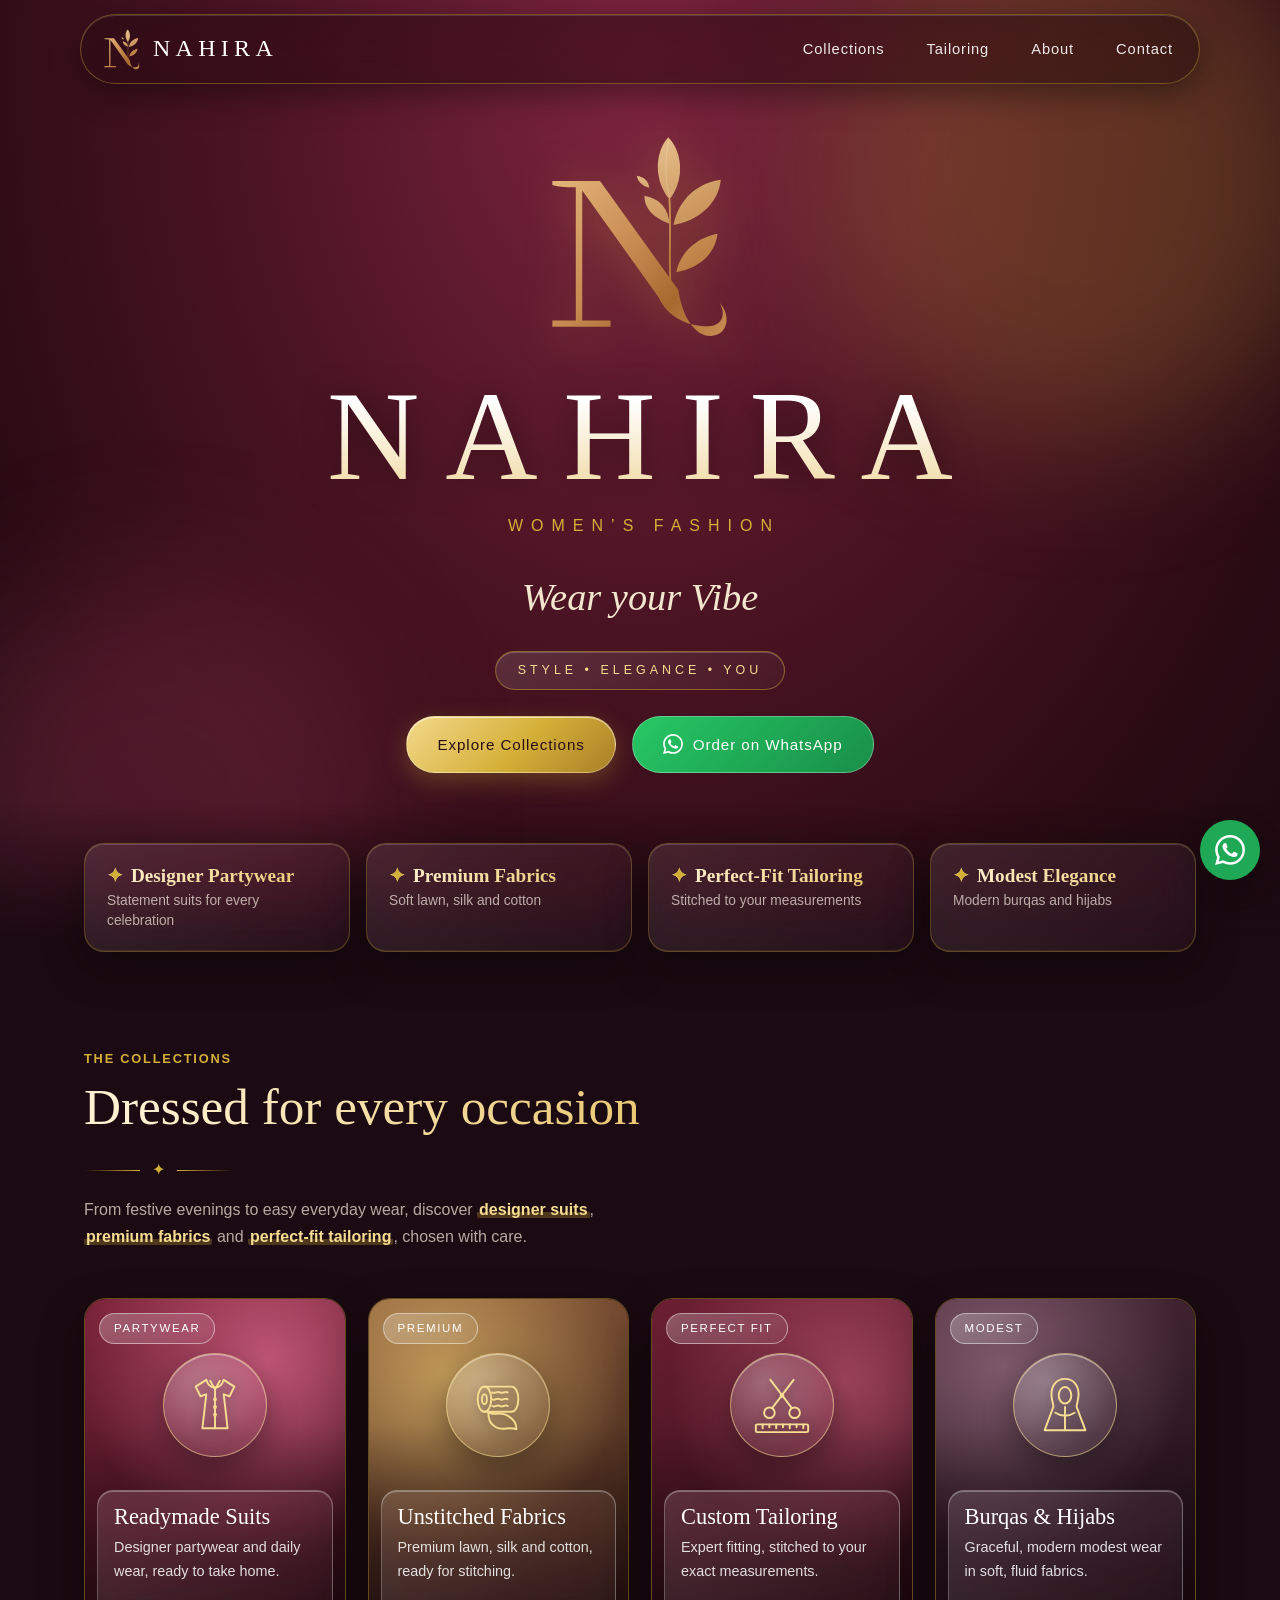
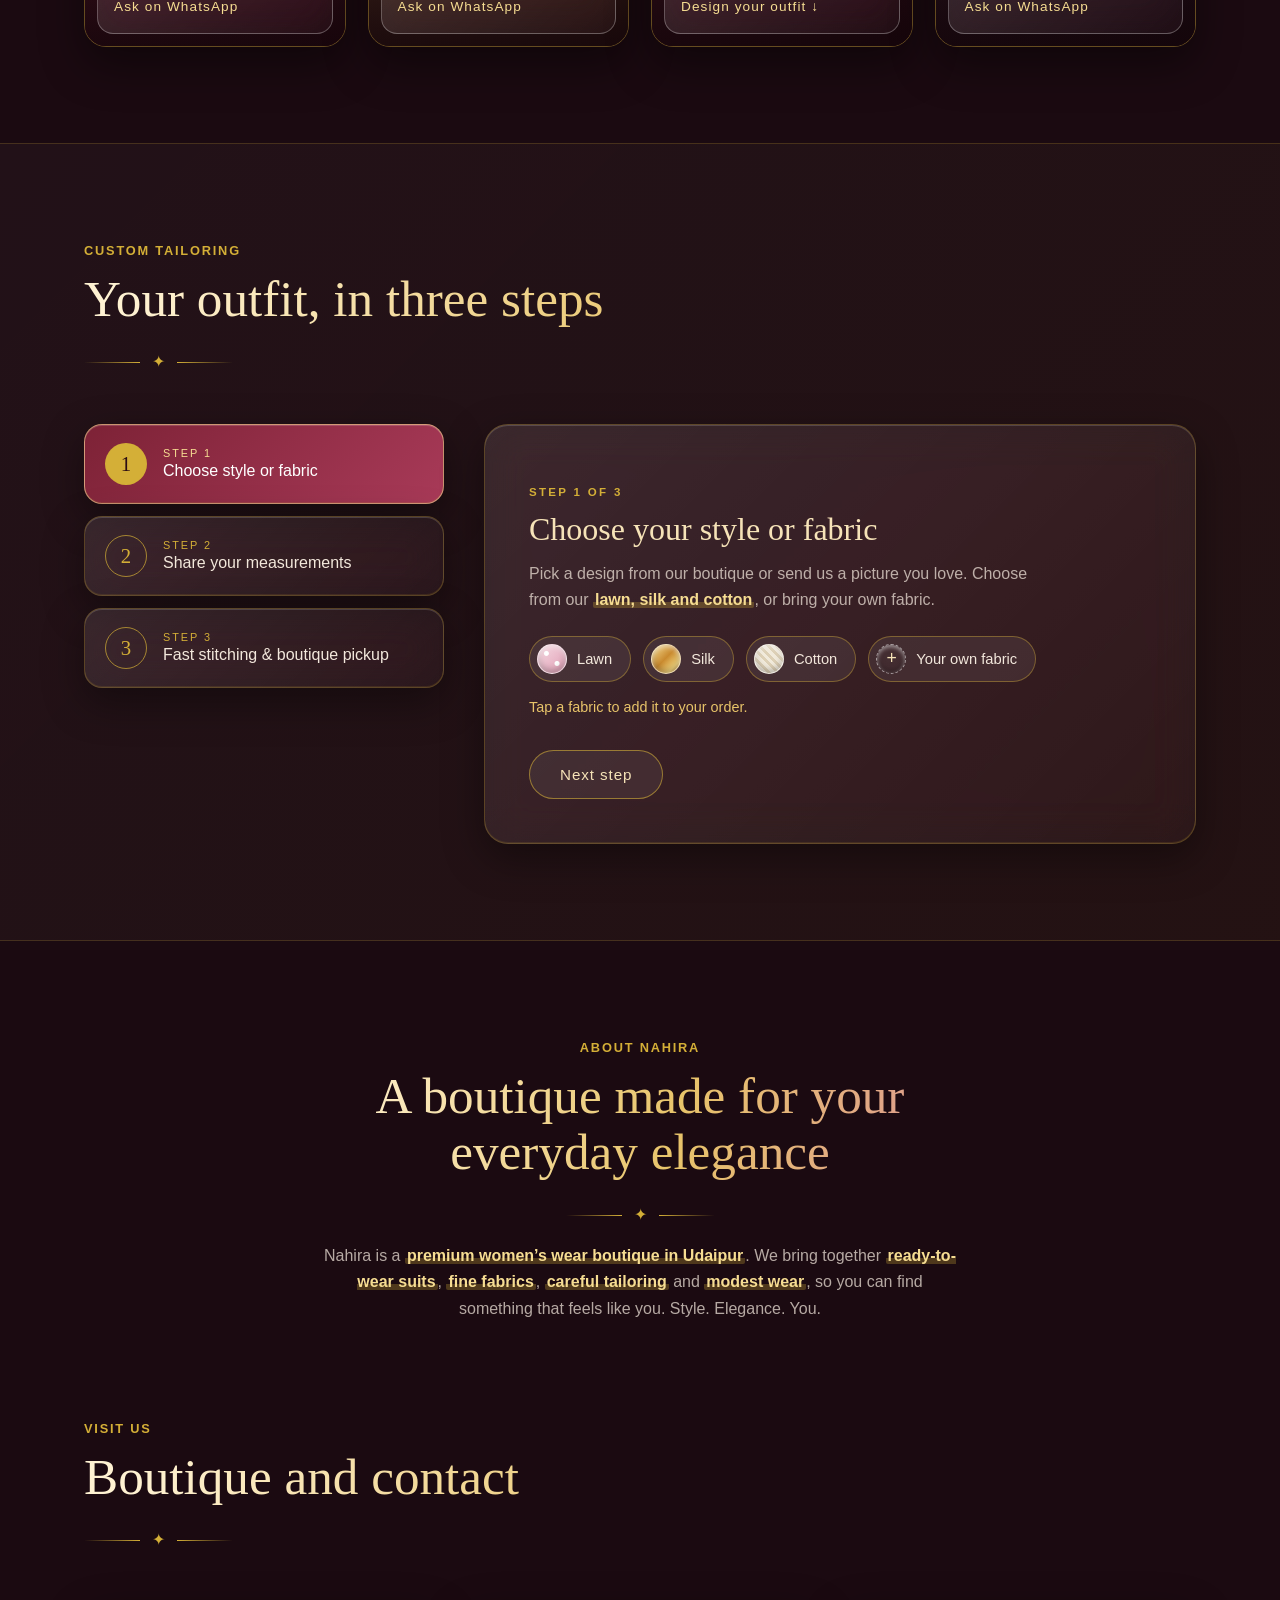
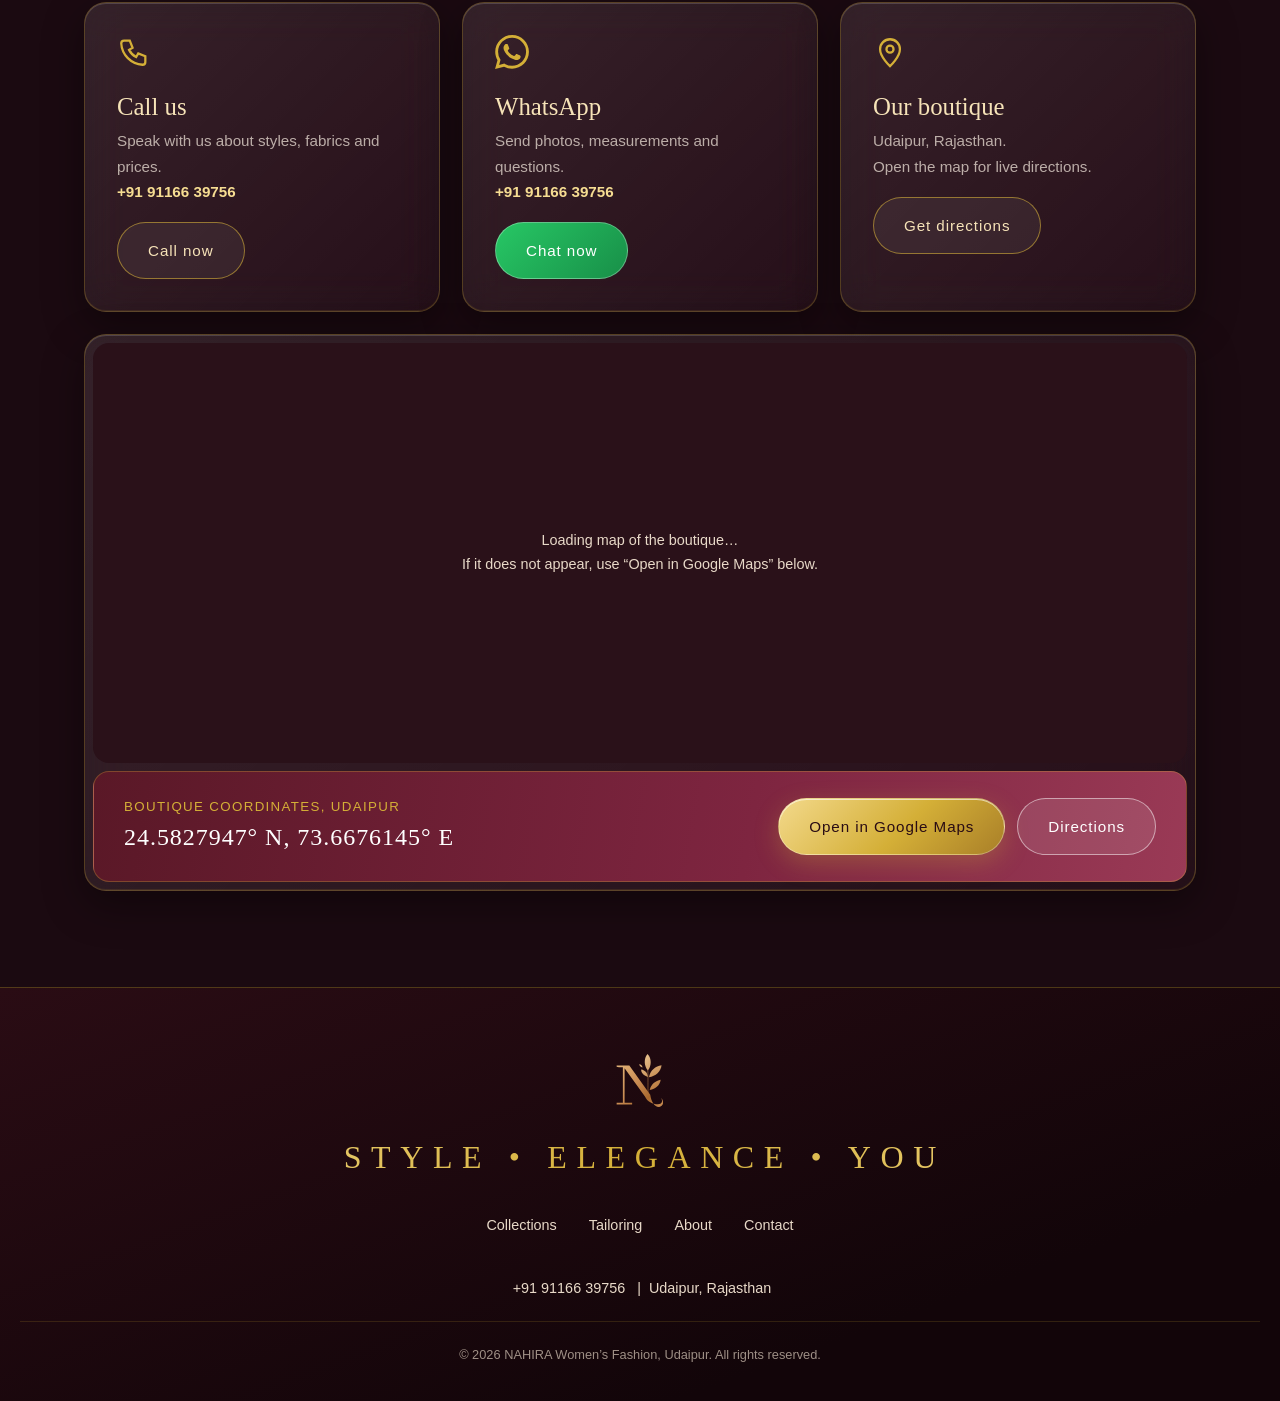
==== commit e47301a2: "Update print statement from 'Hello' to 'Goodbye'" ====
--- a/index.html
+++ b/index.html
@@ -4,10 +4,16 @@
   <meta name="google-site-verification" content="kNQYHkYStqjqv9sCTvhbz6NGvwlrKOeceafc1a-KuMM" />
 <meta charset="utf-8">
 <meta name="theme-color" content="#1b0a11">
-<meta name="viewport" content="width=device-width, initial-scale=1">
-<title>NAHIRA | Women's Fashion, Udaipur</title>
+<meta name="viewport" content="width=device-width, initial-scale=1, viewport-fit=cover">
+<meta name="color-scheme" content="dark">
+<title>NAHIRA | Women&rsquo;s Fashion, Udaipur</title>
 <link rel="icon" href="data:image/svg+xml,%3Csvg xmlns='http://www.w3.org/2000/svg' viewBox='0 0 64 64'%3E%3Crect width='64' height='64' rx='14' fill='%235A1827'/%3E%3Ctext x='32' y='46' font-size='40' text-anchor='middle' fill='%23D4AF37' font-family='Georgia,serif'%3EN%3C/text%3E%3C/svg%3E">
-<meta name="description" content="Nahira Women's Fashion, Udaipur. Readymade suits, unstitched fabrics, custom tailoring, burqas and hijabs. Wear your Vibe.">
+<meta name="description" content="NAHIRA Women&rsquo;s Fashion, Udaipur: designer readymade suits, premium unstitched fabrics, custom tailoring, and modern burqas and hijabs. Wear your Vibe.">
+<meta property="og:title" content="NAHIRA | Women&rsquo;s Fashion, Udaipur">
+<meta property="og:description" content="Designer suits, premium fabrics, custom tailoring and modest wear in Udaipur. Wear your Vibe.">
+<meta property="og:type" content="website">
+<noscript><style>.fade,.rise{opacity:1!important;transform:none!important}.pane.on{opacity:1}
+</style></noscript>
 <style>
 :root{--wine:#5A1827;--wine-d:#3b0f19;--cream:#FBF7F2;--gold:#D4AF37;--rose:#b98a6a;--ink:#2a1218;
 --serif:"Cormorant Garamond","Playfair Display",Palatino,"Palatino Linotype","Book Antiqua",Georgia,serif;
@@ -49,7 +55,7 @@
 .links a:last-child{border:0}}
 
 /* hero */
-.hero{min-height:100svh;display:flex;align-items:center;justify-content:center;text-align:center;color:#fff;position:relative;overflow:hidden;padding:130px 0 80px;
+.hero{min-height:100vh;min-height:100svh;display:flex;align-items:center;justify-content:center;text-align:center;color:#fff;position:relative;overflow:hidden;padding:130px 0 80px;
 background:radial-gradient(ellipse at 50% 28%,#7d2236 0%,var(--wine) 38%,var(--wine-d) 100%)}
 .glow{position:absolute;border-radius:50%;filter:blur(70px);pointer-events:none;animation:drift 14s ease-in-out infinite alternate}
 .g1{width:420px;height:420px;background:rgba(212,175,55,.22);top:-80px;right:-60px}
@@ -206,10 +212,10 @@
 .a4{background:radial-gradient(circle at 26% 20%,rgba(176,134,156,.55),transparent 54%),linear-gradient(160deg,#4a2a38,#150910)}
 .card{border:1px solid rgba(212,175,55,.4);box-shadow:0 18px 44px rgba(0,0,0,.42);transition:opacity 1.2s ease,transform .5s var(--spring),box-shadow .5s,border-color .5s}
 .card:after{background:linear-gradient(to top,rgba(20,5,10,.82) 0%,rgba(20,5,10,0) 64%)}
-.card .txt{position:relative;z-index:2;margin:auto 12px 12px;padding:15px 18px;border-radius:16px;background:linear-gradient(135deg,rgba(255,255,255,.14),rgba(255,255,255,.04));backdrop-filter:blur(16px) saturate(140%);-webkit-backdrop-filter:blur(16px) saturate(140%);border:1px solid rgba(255,255,255,.28);box-shadow:inset 0 1px 0 rgba(255,255,255,.3)}
+.card .txt{position:relative;z-index:2;margin:auto 12px 0;padding:15px 18px;border-radius:16px;background:linear-gradient(135deg,rgba(255,255,255,.14),rgba(255,255,255,.04));backdrop-filter:blur(16px) saturate(140%);-webkit-backdrop-filter:blur(16px) saturate(140%);border:1px solid rgba(255,255,255,.28);box-shadow:inset 0 1px 0 rgba(255,255,255,.3)}
 .card .more{opacity:1;transform:none;color:#f6dd92}
 .tagc{position:absolute;top:14px;left:14px;z-index:2;padding:5px 14px;border-radius:999px;font-size:.72rem;letter-spacing:.14em;text-transform:uppercase;color:#fff;background:linear-gradient(135deg,rgba(255,255,255,.26),rgba(255,255,255,.06));border:1px solid rgba(255,255,255,.45);backdrop-filter:blur(10px);-webkit-backdrop-filter:blur(10px)}
-.card{flex-direction:column;align-items:stretch}
+.card{flex-direction:column;align-items:stretch;min-height:min-content;padding-bottom:12px}
 .ico{position:relative;flex:none;z-index:2;width:104px;height:104px;margin:54px auto 14px;display:grid;place-items:center;border-radius:50%;color:#f6dd92;
 background:radial-gradient(circle at 32% 28%,rgba(255,255,255,.28),rgba(255,255,255,.06) 70%);border:1px solid rgba(246,221,146,.55);backdrop-filter:blur(10px);-webkit-backdrop-filter:blur(10px);box-shadow:inset 0 1px 0 rgba(255,255,255,.45),0 12px 30px rgba(0,0,0,.35);transition:transform .6s var(--spring),box-shadow .6s}
 .ico svg{width:62px;height:62px;stroke-width:2;filter:drop-shadow(0 2px 6px rgba(0,0,0,.35))}
@@ -218,7 +224,8 @@
 /* tailoring */
 #tailoring{background:linear-gradient(135deg,rgba(255,255,255,.03),rgba(212,175,55,.05));border-block:1px solid rgba(212,175,55,.2)}
 .steps{grid-template-columns:360px 1fr}
-@media(max-width:980px){.steps{grid-template-columns:1fr}.tabs{flex-direction:row;overflow-x:auto;scroll-snap-type:x mandatory;padding:6px 4px 14px}.tab{min-width:240px;scroll-snap-align:start}}
+@media(max-width:980px){.steps{grid-template-columns:1fr}.tabs{display:grid;grid-template-columns:repeat(3,1fr);gap:12px;overflow:visible;padding:0}.tab{min-width:0;padding:14px;gap:12px}.tab .n{width:38px;height:38px;flex:none}}
+@media(max-width:640px){.tabs{grid-template-columns:1fr;gap:10px}.tab{padding:12px 14px}}
 .tab{transition:transform .45s var(--spring),box-shadow .45s,border-color .45s,background .45s;color:var(--txt)}
 .tab .n{color:var(--gold);border-color:rgba(212,175,55,.7)}
 .tl{line-height:1.35}
@@ -281,7 +288,7 @@
 /* ===== v4: popup inputs, summary, smooth scroll ===== */
 @media(prefers-reduced-motion:reduce){html{scroll-behavior:auto}}
 .panel{overflow:visible}
-.fl{max-width:190px;overflow:hidden;text-overflow:ellipsis;white-space:nowrap}
+.fo-t{max-width:190px;overflow:hidden;text-overflow:ellipsis;white-space:nowrap}
 .fo[aria-expanded=true]{border-color:var(--gold);box-shadow:0 0 0 1px rgba(212,175,55,.5)}
 .mhead{display:flex;align-items:center;justify-content:space-between;gap:12px;flex-wrap:wrap;margin-top:20px}
 .mcount{font-size:.86rem;color:#e8c46a;margin:0!important}
@@ -326,18 +333,53 @@
 .summary{margin-top:22px;padding:18px 20px 8px;border-radius:18px;background:rgba(0,0,0,.24);border:1px solid rgba(212,175,55,.35);box-shadow:inset 0 1px 0 rgba(255,255,255,.08);max-width:560px}
 .pane .sum-h{font-family:var(--serif);font-size:1.25rem;color:var(--champ);margin:0 0 6px;max-width:none}
 .srow{display:grid;grid-template-columns:116px 1fr auto;gap:12px;align-items:start;padding:11px 0;border-top:1px solid rgba(212,175,55,.18);font-size:.92rem}
-.srow dt{color:var(--gold);font-size:.72rem;letter-spacing:.14em;text-transform:uppercase;padding-top:4px}
-.srow dd{color:var(--txt);word-break:break-word}
+.srow .k{color:var(--gold);font-size:.72rem;letter-spacing:.14em;text-transform:uppercase;padding-top:4px}
+.srow .v{color:var(--txt);word-break:break-word;min-width:0}
 .srow .edit{background:none;border:0;color:#f6dd92;font:inherit;font-size:.82rem;cursor:pointer;text-decoration:underline;text-underline-offset:3px;padding:2px 0}
 .empty{color:var(--mut);font-style:italic}
 .mg{display:grid;grid-template-columns:repeat(auto-fill,minmax(120px,1fr));gap:6px 14px}
 .mg b{color:#f6dd92;font-weight:600}
 @media(max-width:560px){
-.srow{grid-template-columns:1fr auto}.srow dt{grid-column:1/-1;padding-top:0}.srow dd{grid-column:1}.srow .edit,.srow>span{grid-column:2}
-.summary{padding:16px 16px 6px}.fl{max-width:150px}}
+.srow{grid-template-columns:1fr auto}.srow .k{grid-column:1/-1;padding-top:0}.srow .v{grid-column:1}.srow .edit,.srow>span:last-child{grid-column:2}
+.summary{padding:16px 16px 6px}.fo-t{max-width:150px}}
+/* ===== v5: audit fixes ===== */
+:root{color-scheme:dark}
+html{-webkit-text-size-adjust:100%;text-size-adjust:100%}
+a,button{-webkit-tap-highlight-color:transparent;touch-action:manipulation}
+button{font-family:inherit}
+::selection{background:rgba(212,175,55,.4);color:#fff}
+.skip{position:fixed;left:12px;top:-60px;z-index:100;padding:10px 18px;border-radius:999px;background:var(--gold);color:#2a0c14;transition:top .3s}
+.skip:focus{top:12px}
+.num{color:#f6dd92;font-weight:600}
+nav{top:calc(14px + env(safe-area-inset-top,0px))}
+.fab{right:calc(20px + env(safe-area-inset-right,0px));bottom:calc(20px + env(safe-area-inset-bottom,0px))}
+.burger{width:44px;height:44px;margin-right:-8px;place-items:center;font-size:1.5rem;line-height:1;border-radius:50%}
+@media(max-width:760px){
+.burger{display:grid}
+.links{visibility:hidden;transition:opacity .4s,transform .4s,visibility 0s .4s}
+.links.open{visibility:visible;transition-delay:0s}}
+@media(min-width:761px){.links a{padding:12px 6px}}
+.card::before{z-index:3}
+.panel{scroll-margin-top:96px}
+#contact{scroll-margin-top:110px}
+.fl a{padding:12px 6px}
+footer p a{display:inline-block;padding:10px 4px}
+@media(max-width:560px){footer{padding-bottom:100px}.glow{filter:blur(50px)}}
+@media(prefers-reduced-motion:reduce){.pane{opacity:1}.fade{opacity:1;transform:none}}
+.card h3{font-size:1.4rem}
+.card .txt{padding:14px 16px}
+
+/* ===== v5b: small-screen polish ===== */
+footer{padding-inline:20px}
+.coord b{font-size:clamp(.92rem,4.3vw,1.5rem);white-space:nowrap}
+.motto{font-size:clamp(.95rem,4.2vw,2rem);letter-spacing:.2em;padding-left:.2em}
+@media(min-width:561px){.motto{letter-spacing:.3em;padding-left:.3em}}
+@media(max-width:560px){.card{aspect-ratio:auto;min-height:370px}}
+.fl{gap:0 20px;margin:18px 0}
 </style>
 </head>
 <body>
+<a class="skip" href="#collections">Skip to content</a>
 
 <!-- Reusable logo: serif N + botanical leaf sprig -->
 <svg width="0" height="0" style="position:absolute" aria-hidden="true">
@@ -361,7 +403,7 @@
 
 <nav id="nav" aria-label="Main">
   <a href="#top" class="brand" aria-label="Nahira home"><svg><use href="#logo"/></svg>NAHIRA</a>
-  <button class="burger" id="burger" aria-label="Open menu" aria-expanded="false">&#9776;</button>
+  <button class="burger" id="burger" type="button" aria-label="Open menu" aria-controls="links" aria-expanded="false">&#9776;</button>
   <div class="links" id="links">
     <a href="#collections">Collections</a>
     <a href="#tailoring">Tailoring</a>
@@ -375,12 +417,12 @@
   <div class="wrap">
     <svg class="emblem rise" viewBox="0 0 100 100" role="img" aria-label="Nahira logo"><use href="#logo"/></svg>
     <h1 class="rise" style="animation-delay:.25s">NAHIRA</h1>
-    <p class="sub rise" style="animation-delay:.5s">WOMEN'S FASHION</p>
+    <p class="sub rise" style="animation-delay:.5s">WOMEN&rsquo;S FASHION</p>
     <p class="tag rise" style="animation-delay:.8s">Wear your Vibe</p>
     <p class="motif rise" style="animation-delay:.95s">STYLE • ELEGANCE • YOU</p>
     <div class="cta rise" style="animation-delay:1.1s">
       <a class="btn b-gold" href="#collections">Explore Collections</a>
-      <a class="btn b-wa" data-wa="Hello Nahira Fashion, I would like to place an order." target="_blank" rel="noopener">
+      <a class="btn b-wa" href="https://wa.me/919116639756" data-wa="Hello Nahira Fashion, I would like to place an order." target="_blank" rel="noopener">
         <svg width="20" height="20" viewBox="0 0 24 24" fill="currentColor"><use href="#wa"/></svg>Order on WhatsApp</a>
     </div>
   </div>
@@ -401,16 +443,16 @@
     <div class="orn"><i></i>&#10022;<i></i></div>
     <p class="lead">From festive evenings to easy everyday wear, discover <b class="hl">designer suits</b>, <b class="hl">premium fabrics</b> and <b class="hl">perfect-fit tailoring</b>, chosen with care.</p></div>
     <div class="grid">
-      <a class="card fade" tabindex="0" data-wa="Hello Nahira, I would like to see Readymade Suits.">
+      <a class="card fade" href="https://wa.me/919116639756" data-wa="Hello Nahira Fashion, I would like to see your Readymade Suits.">
         <div class="art a1"></div>
         <span class="tagc">Partywear</span><div class="ico" aria-hidden="true"><svg viewBox="0 0 64 64" fill="none" stroke="currentColor" stroke-width="1.8" stroke-linecap="round" stroke-linejoin="round"><path d="M23 6c1.5 5 5 8 9 8s7.5-3 9-8l11 7-5 10-6-2 4 35H19l4-35-6 2-5-10z"/><path d="M32 14v42"/><path d="M27 7l5 9 5-9"/><circle cx="32" cy="26" r="1" fill="currentColor"/><circle cx="32" cy="34" r="1" fill="currentColor"/><circle cx="32" cy="42" r="1" fill="currentColor"/></svg></div><div class="txt"><h3>Readymade Suits</h3><p>Designer partywear and daily wear, ready to take home.</p><span class="more">Ask on WhatsApp</span></div></a>
-      <a class="card fade" tabindex="0" data-wa="Hello Nahira, I would like to see Unstitched Fabrics.">
+      <a class="card fade" href="https://wa.me/919116639756" data-wa="Hello Nahira Fashion, I would like to see your Unstitched Fabrics.">
         <div class="art a2"></div>
-        <span class="tagc">Premium</span><div class="ico" aria-hidden="true"><svg viewBox="0 0 64 64" fill="none" stroke="currentColor" stroke-width="1.8" stroke-linecap="round" stroke-linejoin="round"><ellipse cx="18" cy="26" rx="7" ry="13"/><ellipse cx="18" cy="26" rx="2.5" ry="5"/><path d="M18 13h28c4 0 7 5.8 7 13s-3 13-7 13H18"/><path d="M26 19c3 2 5-2 8 0s5-2 8 0M26 26c3 2 5-2 8 0s5-2 8 0M26 33c3 2 5-2 8 0s5-2 8 0"/><path d="M22 39c5 5 12-1 20 4s9 9 9 14c-9-3-14 2-21-2s-8-9-8-16z"/></svg></div><div class="txt"><h3>Unstitched Fabrics</h3><p>Premium lawn, silk and cotton by the length.</p><span class="more">Ask on WhatsApp</span></div></a>
+        <span class="tagc">Premium</span><div class="ico" aria-hidden="true"><svg viewBox="0 0 64 64" fill="none" stroke="currentColor" stroke-width="1.8" stroke-linecap="round" stroke-linejoin="round"><ellipse cx="18" cy="26" rx="7" ry="13"/><ellipse cx="18" cy="26" rx="2.5" ry="5"/><path d="M18 13h28c4 0 7 5.8 7 13s-3 13-7 13H18"/><path d="M26 19c3 2 5-2 8 0s5-2 8 0M26 26c3 2 5-2 8 0s5-2 8 0M26 33c3 2 5-2 8 0s5-2 8 0"/><path d="M22 39c5 5 12-1 20 4s9 9 9 14c-9-3-14 2-21-2s-8-9-8-16z"/></svg></div><div class="txt"><h3>Unstitched Fabrics</h3><p>Premium lawn, silk and cotton, ready for stitching.</p><span class="more">Ask on WhatsApp</span></div></a>
       <a class="card fade" href="#tailoring" aria-label="Custom Tailoring: design your outfit in three steps">
         <div class="art a3"></div>
         <span class="tagc">Perfect fit</span><div class="ico" aria-hidden="true"><svg viewBox="0 0 64 64" fill="none" stroke="currentColor" stroke-width="1.8" stroke-linecap="round" stroke-linejoin="round"><circle cx="19" cy="40" r="5.5"/><circle cx="45" cy="40" r="5.5"/><path d="M22 35L44 6M42 35L20 6"/><circle cx="32" cy="22.5" r="1.4" fill="currentColor"/><rect x="5" y="52" width="54" height="8" rx="1.5"/><path d="M12 52v4M19 52v3M26 52v4M33 52v3M40 52v4M47 52v3M54 52v4"/></svg></div><div class="txt"><h3>Custom Tailoring</h3><p>Expert fitting, stitched to your exact measurements.</p><span class="more">Design your outfit &darr;</span></div></a>
-      <a class="card fade" tabindex="0" data-wa="Hello Nahira, I would like to see Burqas and Hijabs.">
+      <a class="card fade" href="https://wa.me/919116639756" data-wa="Hello Nahira Fashion, I would like to see your Burqas and Hijabs.">
         <div class="art a4"></div>
         <span class="tagc">Modest</span><div class="ico" aria-hidden="true"><svg viewBox="0 0 64 64" fill="none" stroke="currentColor" stroke-width="1.8" stroke-linecap="round" stroke-linejoin="round"><path d="M32 5c-9 0-14 7-14 16 0 6 2 9 2 13L11 58h42l-9-24c0-4 2-7 2-13 0-9-5-16-14-16z"/><ellipse cx="32" cy="22" rx="6.5" ry="8.5"/><path d="M32 34v24M22 40c3 2 6 3 10 3s7-1 10-3"/></svg></div><div class="txt"><h3>Burqas &amp; Hijabs</h3><p>Graceful, modern modest wear in soft, fluid fabrics.</p><span class="more">Ask on WhatsApp</span></div></a>
     </div>
@@ -424,33 +466,33 @@
     <div class="orn"><i></i>&#10022;<i></i></div></div>
     <div class="steps fade">
       <div class="tabs" role="tablist" aria-label="Tailoring steps">
-        <button class="tab on" role="tab" aria-selected="true" data-i="0"><span class="n">1</span><span class="tl"><small>STEP 1</small>Choose style or fabric</span></button>
-        <button class="tab" role="tab" aria-selected="false" data-i="1"><span class="n">2</span><span class="tl"><small>STEP 2</small>Share your measurements</span></button>
-        <button class="tab" role="tab" aria-selected="false" data-i="2"><span class="n">3</span><span class="tl"><small>STEP 3</small>Fast stitching &amp; boutique pickup</span></button>
+        <button type="button" class="tab on" role="tab" id="tab-0" aria-controls="pane-0" aria-selected="true" tabindex="0"><span class="n">1</span><span class="tl"><small>STEP 1</small>Choose style or fabric</span></button>
+        <button type="button" class="tab" role="tab" id="tab-1" aria-controls="pane-1" aria-selected="false" tabindex="-1"><span class="n">2</span><span class="tl"><small>STEP 2</small>Share your measurements</span></button>
+        <button type="button" class="tab" role="tab" id="tab-2" aria-controls="pane-2" aria-selected="false" tabindex="-1"><span class="n">3</span><span class="tl"><small>STEP 3</small>Fast stitching &amp; boutique pickup</span></button>
       </div>
       <div class="panel">
-        <div class="pop" id="pop" role="dialog" aria-modal="false" aria-hidden="true">
+        <div class="pop" id="pop" role="dialog" aria-modal="false" aria-labelledby="popT" aria-hidden="true">
           <i class="pop-arrow"></i>
           <div class="pop-h"><b id="popT"></b><button type="button" class="pop-x" id="popX" aria-label="Close">&times;</button></div>
           <label class="pop-f"><input id="popI" type="text" autocomplete="off" autocorrect="off" autocapitalize="words" spellcheck="false" enterkeyhint="done" aria-label="Value"><span id="popU"></span></label>
           <p class="pop-e" id="popE" role="alert"></p>
           <div class="pop-b"><button type="button" class="pbtn ghost" id="popC">Clear</button><button type="button" class="pbtn" id="popS">Save</button></div>
         </div>
-        <div class="pane on">
+        <div class="pane on" role="tabpanel" id="pane-0" aria-labelledby="tab-0">
           <p class="pk">STEP 1 OF 3</p><h3>Choose your style or fabric</h3>
           <p>Pick a design from our boutique or send us a picture you love. Choose from our <b class="hl">lawn, silk and cotton</b>, or bring your own fabric.</p>
           <div class="fos" role="group" aria-label="Fabric options">
-            <button class="fo" aria-pressed="false" data-f="Lawn"><i class="sw-lawn"></i>Lawn</button>
-            <button class="fo" aria-pressed="false" data-f="Silk"><i class="sw-silk"></i>Silk</button>
-            <button class="fo" aria-pressed="false" data-f="Cotton"><i class="sw-cotton"></i>Cotton</button>
-            <button class="fo" aria-pressed="false" aria-haspopup="dialog" aria-expanded="false" data-f="own"><i class="sw-own"></i><span class="fl">Your own fabric</span></button>
+            <button type="button" class="fo" aria-pressed="false" data-f="Lawn"><i class="sw-lawn"></i>Lawn</button>
+            <button type="button" class="fo" aria-pressed="false" data-f="Silk"><i class="sw-silk"></i>Silk</button>
+            <button type="button" class="fo" aria-pressed="false" data-f="Cotton"><i class="sw-cotton"></i>Cotton</button>
+            <button type="button" class="fo" aria-pressed="false" aria-haspopup="dialog" aria-expanded="false" data-f="own"><i class="sw-own"></i><span class="fo-t">Your own fabric</span></button>
           </div>
           <p class="selnote" id="selnote" aria-live="polite">Tap a fabric to add it to your order.</p>
-          <div class="nav2"><a class="btn b-line" data-next>Next step</a></div>
+          <div class="nav2"><button type="button" class="btn b-line" data-next>Next step</button></div>
         </div>
-        <div class="pane">
+        <div class="pane" role="tabpanel" id="pane-1" aria-labelledby="tab-1">
           <p class="pk">STEP 2 OF 3</p><h3>Share your measurements</h3>
-          <p>Visit the boutique for a precise fitting, or tap a measurement below to type it in. We guide you on what to measure and <b class="hl">double-check before cutting</b>.</p>
+          <p>Visit the boutique for a precise fitting, or tap a measurement below to type it in. We will guide you on what to measure and <b class="hl">double-check everything before cutting</b>.</p>
           <div class="mhead">
             <div class="unit" role="group" aria-label="Measurement unit"><button type="button" data-u="in" aria-pressed="true">Inches</button><button type="button" data-u="cm" aria-pressed="false">cm</button></div>
             <p class="mcount" id="mcount" aria-live="polite">0 of 6 measurements added</p>
@@ -463,19 +505,17 @@
             <button type="button" class="mc" data-m="Sleeve" aria-haspopup="dialog" aria-expanded="false">Sleeve <b></b></button>
             <button type="button" class="mc" data-m="Length" aria-haspopup="dialog" aria-expanded="false">Length <b></b></button>
           </div>
-          <div class="nav2"><a class="btn b-line" data-next>Next step</a></div>
+          <div class="nav2"><button type="button" class="btn b-line" data-next>Next step</button></div>
         </div>
-        <div class="pane">
+        <div class="pane" role="tabpanel" id="pane-2" aria-labelledby="tab-2">
           <p class="pk">STEP 3 OF 3</p><h3>Fast stitching &amp; boutique pickup</h3>
           <p>Your outfit is <b class="hl">stitched quickly</b> and finished by hand. Once it is ready, <b class="hl">collect it from our Udaipur boutique</b>.</p>
           <div class="chips"><span>Hand-finished</span><span>Final fitting check</span><span>Boutique pickup</span></div>
           <div class="summary" aria-live="polite">
             <p class="sum-h">Your order summary</p>
-            <dl>
-              <div class="srow"><dt>Fabric</dt><dd id="sFabric"></dd><button type="button" class="edit" data-go="0">Edit</button></div>
-              <div class="srow"><dt>Measurements</dt><dd id="sMeas"></dd><button type="button" class="edit" data-go="1">Edit</button></div>
-              <div class="srow"><dt>Pickup</dt><dd>Boutique, Udaipur</dd><span></span></div>
-            </dl>
+            <div class="srow"><span class="k">Fabric</span><div class="v" id="sFabric"></div><button type="button" class="edit" data-go="0">Edit</button></div>
+              <div class="srow"><span class="k">Measurements</span><div class="v" id="sMeas"></div><button type="button" class="edit" data-go="1">Edit</button></div>
+              <div class="srow"><span class="k">Pickup</span><div class="v">Boutique, Udaipur</div><span></span></div>
           </div>
           <div class="nav2"><a class="btn b-wa" id="startOrder" href="#" target="_blank" rel="noopener">Start my order on WhatsApp</a></div>
         </div>
@@ -489,7 +529,7 @@
     <p class="kicker">ABOUT NAHIRA</p>
     <h2>A boutique made for your everyday elegance</h2>
     <div class="orn" style="justify-content:center"><i></i>&#10022;<i></i></div>
-    <p class="lead" style="margin-inline:auto;max-width:640px">Nahira is a <b class="hl">premium women's wear boutique in Udaipur</b>. We bring together <b class="hl">ready-to-wear suits</b>, <b class="hl">fine fabrics</b>, <b class="hl">careful tailoring</b> and <b class="hl">modest wear</b>, so you can find something that feels like you. Style. Elegance. You.</p>
+    <p class="lead" style="margin-inline:auto;max-width:640px">Nahira is a <b class="hl">premium women&rsquo;s wear boutique in Udaipur</b>. We bring together <b class="hl">ready-to-wear suits</b>, <b class="hl">fine fabrics</b>, <b class="hl">careful tailoring</b> and <b class="hl">modest wear</b>, so you can find something that feels like you. Style. Elegance. You.</p>
   </div>
 </section>
 
@@ -500,11 +540,11 @@
     <div class="orn"><i></i>&#10022;<i></i></div></div>
     <div class="info">
       <div class="ic fade"><svg viewBox="0 0 24 24" fill="none" stroke="currentColor" stroke-width="1.6"><path d="M5 4h4l2 5-2.5 1.5a11 11 0 005 5L15 13l5 2v4a2 2 0 01-2 2A16 16 0 013 6a2 2 0 012-2z"/></svg>
-        <h3>Call us</h3><p>Speak with us about styles, fabrics and prices.<br><b style="color:var(--wine);font-weight:600">+91 91166 39756</b></p><a class="btn b-line" data-tel>Call now</a></div>
+        <h3>Call us</h3><p>Speak with us about styles, fabrics and prices.<br><b class="num">+91 91166 39756</b></p><a class="btn b-line" href="tel:+919116639756" data-tel>Call now</a></div>
       <div class="ic fade"><svg viewBox="0 0 24 24" fill="currentColor"><use href="#wa"/></svg>
-        <h3>WhatsApp</h3><p>Send photos, measurements and questions.<br><b style="color:var(--wine);font-weight:600">+91 91166 39756</b></p><a class="btn b-wa" data-wa="Hello Nahira Fashion, I have a question." target="_blank" rel="noopener" style="animation:none">Chat now</a></div>
+        <h3>WhatsApp</h3><p>Send photos, measurements and questions.<br><b class="num">+91 91166 39756</b></p><a class="btn b-wa" href="https://wa.me/919116639756" data-wa="Hello Nahira Fashion, I have a question." target="_blank" rel="noopener" style="animation:none">Chat now</a></div>
       <div class="ic fade"><svg viewBox="0 0 24 24" fill="none" stroke="currentColor" stroke-width="1.6"><path d="M12 22s7-6.5 7-12a7 7 0 10-14 0c0 5.5 7 12 7 12z"/><circle cx="12" cy="10" r="2.5"/></svg>
-        <h3>Our boutique</h3><p>Udaipur, Rajasthan.<br>Open the map for live directions.</p><a class="btn b-line" id="map" target="_blank" rel="noopener">Get directions</a></div>
+        <h3>Our boutique</h3><p>Udaipur, Rajasthan.<br>Open the map for live directions.</p><a class="btn b-line" id="map" href="https://www.google.com/maps/dir/?api=1&amp;destination=24.5827947,73.6676145" target="_blank" rel="noopener">Get directions</a></div>
     </div>
     <div class="mapbox fade">
       <div class="mapframe"><span>Loading map of the boutique…<br>If it does not appear, use “Open in Google Maps” below.</span><iframe title="Nahira Fashion location on Google Maps" loading="lazy" referrerpolicy="no-referrer-when-downgrade" allowfullscreen
@@ -524,10 +564,10 @@
   <p class="motto">STYLE • ELEGANCE • YOU</p>
   <div class="fl"><a href="#collections">Collections</a><a href="#tailoring">Tailoring</a><a href="#about">About</a><a href="#contact">Contact</a></div>
   <p style="font-size:.9rem"><a href="tel:+919116639756">+91 91166 39756</a> &nbsp;|&nbsp; Udaipur, Rajasthan</p>
-  <p class="copy">&copy; <span id="yr">2026</span> NAHIRA Women's Fashion, Udaipur. All rights reserved.</p>
+  <p class="copy">&copy; <span id="yr">2026</span> NAHIRA Women&rsquo;s Fashion, Udaipur. All rights reserved.</p>
 </footer>
 
-<a class="fab" data-wa="Hello Nahira Fashion, I would like to chat." target="_blank" rel="noopener" aria-label="Chat on WhatsApp">
+<a class="fab" href="https://wa.me/919116639756" data-wa="Hello Nahira Fashion, I would like to chat." target="_blank" rel="noopener" aria-label="Chat on WhatsApp">
   <svg viewBox="0 0 24 24" fill="currentColor"><use href="#wa"/></svg>
 </a>
 
@@ -551,25 +591,36 @@
 
 /* nav */
 const nav = $("#nav"), links = $("#links"), burger = $("#burger");
-addEventListener("scroll", () => nav.classList.toggle("solid", scrollY > 60), {passive:true});
-burger.onclick = () => { const o = links.classList.toggle("open"); burger.setAttribute("aria-expanded", o); };
-$$("#links a").forEach(a => a.onclick = () => { links.classList.remove("open"); burger.setAttribute("aria-expanded", false); });
+let navSolid = false;
+function syncNav(){ const v = scrollY > 60; if (v !== navSolid){ navSolid = v; nav.classList.toggle("solid", v); } }
+addEventListener("scroll", syncNav, {passive:true}); syncNav();
+function setMenu(open){
+  links.classList.toggle("open", open);
+  burger.setAttribute("aria-expanded", String(open));
+  burger.setAttribute("aria-label", open ? "Close menu" : "Open menu");
+}
+burger.addEventListener("click", () => setMenu(!links.classList.contains("open")));
+$$("#links a").forEach(a => a.addEventListener("click", () => setMenu(false)));
 
 /* tailoring steps */
 const tabs = $$(".tab"), panes = $$(".pane");
-function go(i){
+const curStep = () => tabs.findIndex(t => t.classList.contains("on"));
+function go(i, toPanel){
   closePop();
-  tabs.forEach((t,k) => { t.classList.toggle("on", k===i); t.setAttribute("aria-selected", k===i); });
+  tabs.forEach((t,k) => { const on = k===i; t.classList.toggle("on", on); t.setAttribute("aria-selected", String(on)); t.tabIndex = on ? 0 : -1; });
   panes.forEach((p,k) => p.classList.toggle("on", k===i));
-}
-tabs.forEach((t,i) => t.onclick = () => go(i));
-$$("[data-next]").forEach(b => b.onclick = () => go(Math.min(tabs.findIndex(t => t.classList.contains("on")) + 1, 2)));
+  if (toPanel){ const r = panel.getBoundingClientRect(); if (r.top < 80 || r.top > innerHeight*.6) panel.scrollIntoView({behavior:"smooth", block:"start"}); }
+}
+tabs.forEach((t,i) => t.addEventListener("click", () => go(i)));
+$$("[data-next]").forEach(b => b.addEventListener("click", () => go(Math.min(curStep()+1, 2), true)));
 
 /* soft reveal */
-const io = new IntersectionObserver(es => es.forEach(e => {
-  if (e.isIntersecting) { const t=e.target; t.classList.add("in"); io.unobserve(t); setTimeout(()=>{t.style.transitionDelay=""},1500); }
-}), {threshold:.12});
-$$(".fade").forEach((el,i) => { el.style.transitionDelay = (i % 4) * 90 + "ms"; io.observe(el); });
+if ("IntersectionObserver" in window){
+  const io = new IntersectionObserver(es => es.forEach(e => {
+    if (e.isIntersecting){ const t = e.target; t.classList.add("in"); io.unobserve(t); setTimeout(() => { t.style.transitionDelay = ""; }, 1500); }
+  }), {threshold:.12});
+  $$(".fade").forEach((el,i) => { el.style.transitionDelay = (i % 4) * 90 + "ms"; io.observe(el); });
+} else { $$(".fade").forEach(el => el.classList.add("in")); }
 
 /* ---------- tailoring builder: fabric, measurements, summary, WhatsApp message ---------- */
 const MEAS=["Bust","Waist","Hip","Shoulder","Sleeve","Length"];
@@ -595,16 +646,16 @@
   const top=84, bottom=(vv?vv.offsetTop+vv.height:innerHeight)-12;
   let d=0;
   if(r.bottom>bottom) d=Math.min(r.bottom-bottom,r.top-top); else if(r.top<top) d=r.top-top;
-  if(d) scrollBy({top:d,behavior:"instant"});
+  if(d){ try{ scrollBy({top:d,behavior:"instant"}); }catch(_){ scrollBy(0,d); } }
 }
 function openPop(trig,cfg){
   if(popTrig&&popTrig!==trig) popTrig.setAttribute("aria-expanded","false");
   popCfg=cfg; popTrig=trig; openedAt=Date.now(); refocused=false;
   popT.textContent=cfg.title; popI.value=cfg.value||""; popI.placeholder=cfg.ph;
-  popI.setAttribute("inputmode",cfg.mode); popI.maxLength=cfg.max;
+  popI.setAttribute("inputmode",cfg.mode); popI.setAttribute("autocapitalize",cfg.mode==="text"?"words":"off"); popI.maxLength=cfg.max;
+  popI.setAttribute("aria-label",cfg.title+(cfg.unit?" in "+cfg.unit:""));
   popU.textContent=cfg.unit||""; popU.style.display=cfg.unit?"":"none";
   popC.style.display=cfg.canClear?"":"none"; popE.textContent="";
-  pop.setAttribute("aria-label",cfg.title);
   placePop();
   pop.classList.add("show"); pop.setAttribute("aria-hidden","false"); trig.setAttribute("aria-expanded","true");
   /* focus inside the tap gesture (required by iOS to raise the keyboard), then again after a short delay as a safety net */
@@ -628,10 +679,16 @@
 $("#popS").onclick=savePop;
 $("#popX").onclick=()=>closePop(true);
 popC.onclick=()=>{ if(popCfg){ popCfg.onClear(); closePop(true); } };
-popI.addEventListener("keydown",e=>{ if(e.key==="Enter"){e.preventDefault();savePop();} if(e.key==="Escape"){closePop(true);} });
+popI.addEventListener("keydown",e=>{ if(e.key==="Enter"){ e.preventDefault(); savePop(); } });
 popI.addEventListener("input",()=>{ if(popCfg&&popCfg.mode==="decimal"){ const c=popI.value.replace(/[^\d.,]/g,""); if(c!==popI.value) popI.value=c; } if(popE.textContent) popE.textContent=""; });
-document.addEventListener("pointerdown",e=>{ if(popTrig&&!pop.contains(e.target)&&!popTrig.contains(e.target)) closePop(); });
-document.addEventListener("keydown",e=>{ if(e.key==="Escape") closePop(true); });
+document.addEventListener("pointerdown",e=>{
+  if(popTrig&&!pop.contains(e.target)&&!popTrig.contains(e.target)) closePop();
+  if(links.classList.contains("open")&&!links.contains(e.target)&&!burger.contains(e.target)) setMenu(false);
+});
+document.addEventListener("keydown",e=>{
+  if(e.key!=="Escape") return;
+  if(popTrig) closePop(true); else if(links.classList.contains("open")){ setMenu(false); burger.focus(); }
+});
 /* the virtual keyboard fires resize/visualViewport events: these must NOT close the popup or blur the input */
 let lastW=innerWidth;
 addEventListener("resize",()=>{ if(innerWidth!==lastW){ lastW=innerWidth; placePop(); } });
@@ -644,11 +701,13 @@
 });
 
 const vFabric=v=>{ v=v.replace(/[*_~`]/g,"").replace(/\s+/g," ").trim(); return v.length<2?{err:"Please type your fabric name (at least 2 letters)."}:{val:v}; };
+const toIn = n => state.unit==="in" ? n : n/2.54;
+const fmt  = v => String(state.unit==="in" ? +v.toFixed(2) : +(v*2.54).toFixed(1));
 const vMeas=v=>{
   v=v.trim().replace(",",".");
   const max=state.unit==="in"?120:300;
   if(!/^\d{1,3}(\.\d{1,2})?$/.test(v)||+v<1||+v>max) return {err:`Enter a number between 1 and ${max} (${state.unit==="in"?"inches":"cm"}).`};
-  return {val:String(Number(v))};
+  return {val:toIn(Number(v))};
 };
 
 /* fabric options */
@@ -668,16 +727,14 @@
 $$(".mc").forEach(b=>b.onclick=()=>{
   const n=b.dataset.m;
   if(popTrig===b){ closePop(); return; }
-  openPop(b,{title:n,ph:state.unit==="in"?"e.g. 36":"e.g. 91",mode:"decimal",max:6,unit:state.unit==="in"?"inches":"cm",value:state.m[n]||"",canClear:!!state.m[n],
+  openPop(b,{title:n,ph:state.unit==="in"?"e.g. 36":"e.g. 91",mode:"decimal",max:6,unit:state.unit==="in"?"inches":"cm",value:state.m[n]?fmt(state.m[n]):"",canClear:!!state.m[n],
     validate:vMeas,onSave:v=>{state.m[n]=v;render();},onClear:()=>{delete state.m[n];render();}});
 });
-$$(".unit button").forEach(b=>b.onclick=()=>{
+$$(".unit button").forEach(b=>b.addEventListener("click",()=>{
   const u=b.dataset.u; if(u===state.unit) return;
-  const f=u==="cm"?2.54:1/2.54;
-  for(const k in state.m) state.m[k]=String(Math.round(parseFloat(state.m[k])*f*10)/10);
   state.unit=u; closePop(); render();
-});
-$$("[data-go]").forEach(b=>b.onclick=()=>go(+b.dataset.go));
+}));
+$$("[data-go]").forEach(b=>b.addEventListener("click",()=>go(+b.dataset.go,true)));
 
 /* WhatsApp order message */
 function buildMsg(){
@@ -686,7 +743,7 @@
     "Hello Nahira Fashion, I would like to place a custom tailoring order with the details below.","",
     "*FABRIC*","• "+(state.fabric?state.fabric+(state.own?" (my own fabric)":""):"To be discussed"),"",
     "*MEASUREMENTS"+(ks.length?" ("+unit+")":"")+"*"];
-  if(ks.length){ ks.forEach(k=>L.push("• "+k+": "+state.m[k])); if(miss.length) L.push("• Still to share: "+miss.join(", ")); }
+  if(ks.length){ ks.forEach(k=>L.push("• "+k+": "+fmt(state.m[k]))); if(miss.length) L.push("• Still to share: "+miss.join(", ")); }
   else L.push("• I would like guidance on measurements");
   L.push("","*PICKUP*","• Boutique pickup, Udaipur","","Please confirm the price, availability and stitching time. Thank you!");
   return L.join("\n");
@@ -697,33 +754,34 @@
   $$(".fo").forEach(b=>{
     const own=b.dataset.f==="own", on=own?state.own:(!state.own&&b.dataset.f===state.fabric);
     b.setAttribute("aria-pressed",String(on));
-    if(own) $(".fl",b).textContent=state.own?"Own: "+state.fabric:"Your own fabric";
+    if(own) $(".fo-t",b).textContent=state.own?"Own: "+state.fabric:"Your own fabric";
   });
   note.textContent=state.fabric?"Selected fabric: "+state.fabric+".":"Tap a fabric to add it to your order.";
   let c=0;
   $$(".mc").forEach(b=>{
     const n=b.dataset.m, v=state.m[n]; if(v) c++;
-    b.classList.toggle("set",!!v); $("b",b).textContent=v?v+" "+state.unit:"";
-    b.setAttribute("aria-label",v?n+": "+v+" "+state.unit+". Tap to edit":"Add "+n+" measurement");
+    b.classList.toggle("set",!!v); $("b",b).textContent=v?fmt(v)+" "+state.unit:"";
+    b.setAttribute("aria-label",v?n+": "+fmt(v)+" "+state.unit+". Tap to edit":"Add "+n+" measurement");
   });
   $$(".unit button").forEach(b=>b.setAttribute("aria-pressed",String(b.dataset.u===state.unit)));
   $("#mcount").textContent=c+" of 6 measurements added";
-  const sf=$("#sFabric"); sf.textContent=state.fabric?state.fabric+(state.own?" (your own fabric)":""):"Not selected yet"; sf.className=state.fabric?"":"empty";
-  const sm=$("#sMeas"); sm.textContent=""; sm.className="";
+  const sf=$("#sFabric"); sf.textContent=state.fabric?state.fabric+(state.own?" (your own fabric)":""):"Not selected yet"; sf.classList.toggle("empty",!state.fabric);
+  const sm=$("#sMeas"); sm.textContent=""; sm.classList.remove("empty");
   const ks=MEAS.filter(k=>state.m[k]);
   if(ks.length){ const g=document.createElement("div"); g.className="mg";
-    ks.forEach(k=>{ const d=document.createElement("span"); d.textContent=k+" "; const b=document.createElement("b"); b.textContent=state.m[k]+" "+state.unit; d.appendChild(b); g.appendChild(d); });
+    ks.forEach(k=>{ const d=document.createElement("span"); d.textContent=k+" "; const b=document.createElement("b"); b.textContent=fmt(state.m[k])+" "+state.unit; d.appendChild(b); g.appendChild(d); });
     sm.appendChild(g);
-  } else { sm.textContent="None added yet. We will guide you on WhatsApp."; sm.className="empty"; }
+  } else { sm.textContent="None added yet. We will guide you on WhatsApp."; sm.classList.add("empty"); }
   order.href=wa(buildMsg());
 }
 order.addEventListener("click",()=>{ order.href=wa(buildMsg()); });
 render();
 
-/* arrow keys move between steps */
+/* keyboard support for the step tabs */
 tabs.forEach((t,i)=>t.addEventListener("keydown",e=>{
-  if(e.key==="ArrowRight"||e.key==="ArrowDown"){go((i+1)%3);tabs[(i+1)%3].focus();e.preventDefault()}
-  if(e.key==="ArrowLeft"||e.key==="ArrowUp"){go((i+2)%3);tabs[(i+2)%3].focus();e.preventDefault()}
+  const k=e.key; let n=-1;
+  if(k==="ArrowRight"||k==="ArrowDown") n=(i+1)%3; else if(k==="ArrowLeft"||k==="ArrowUp") n=(i+2)%3; else if(k==="Home") n=0; else if(k==="End") n=2;
+  if(n>-1){ e.preventDefault(); go(n); tabs[n].focus(); }
 }));
 </script>
 </body>
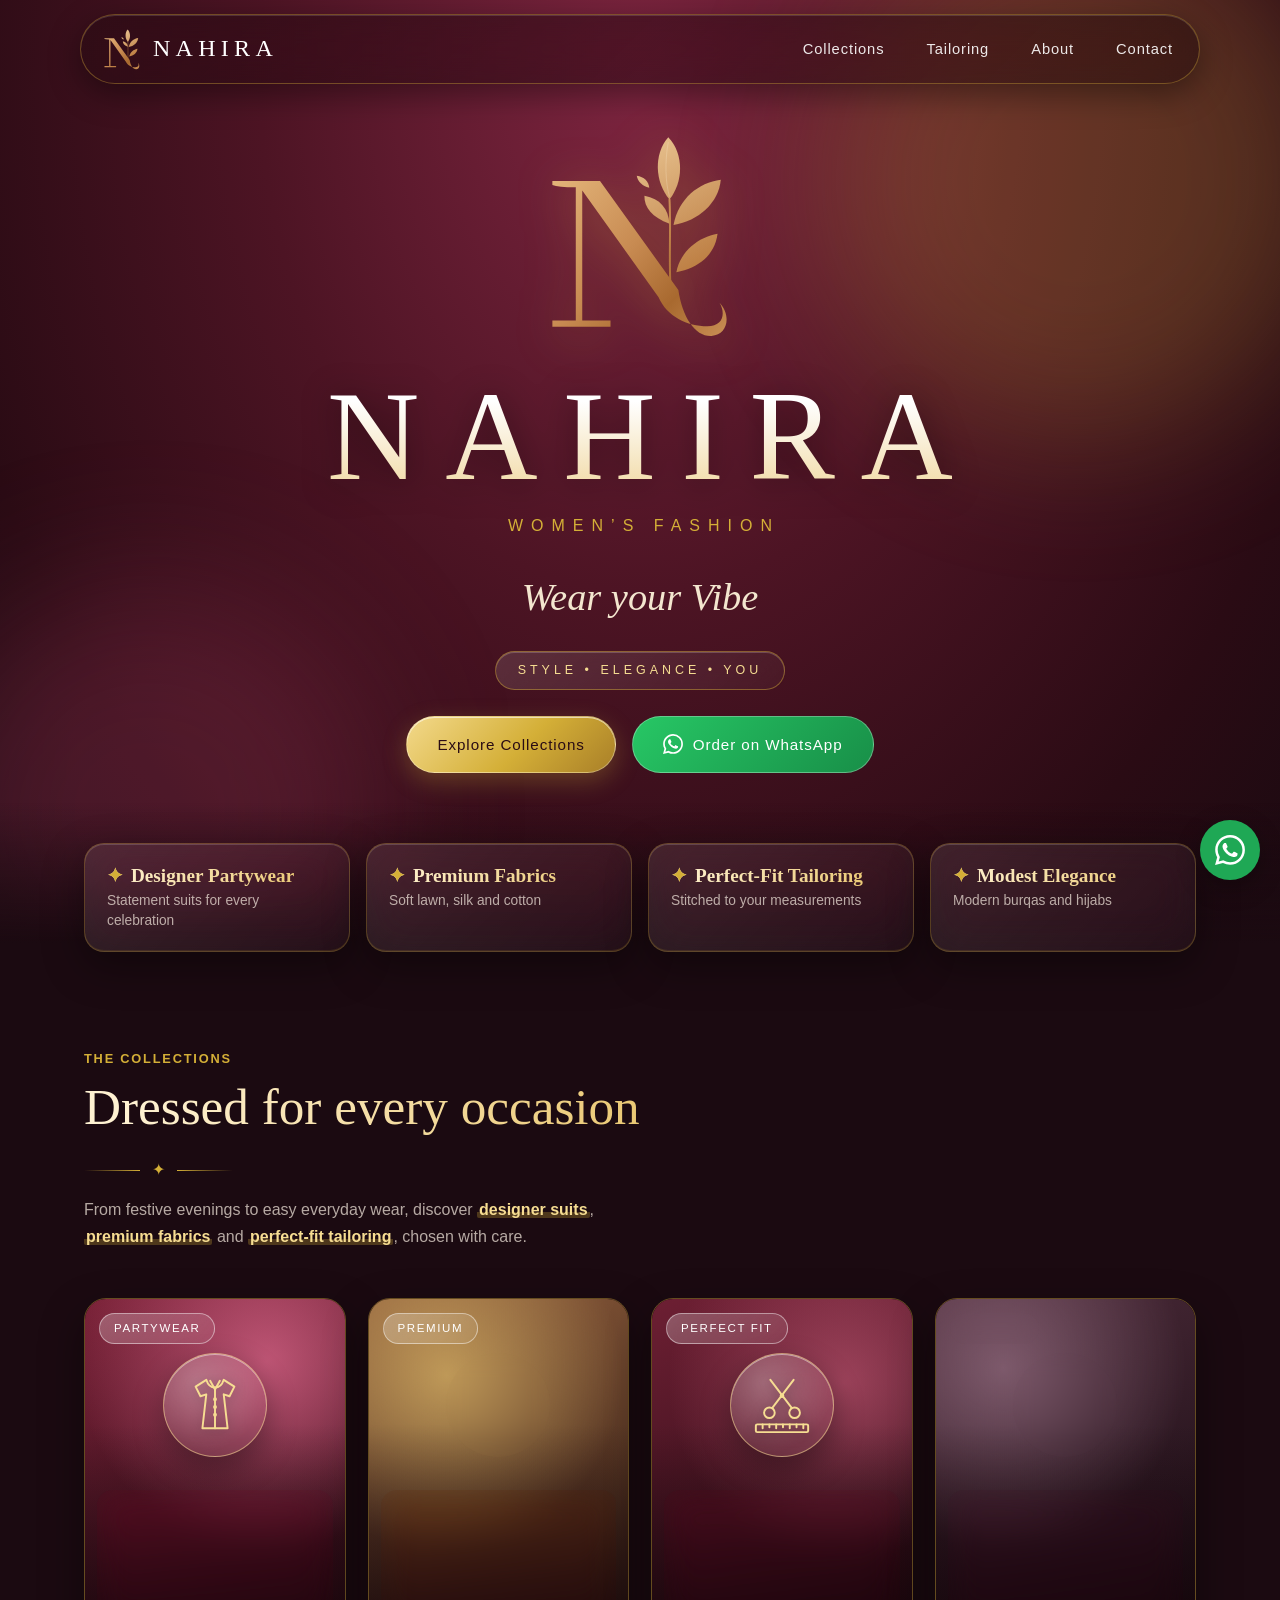
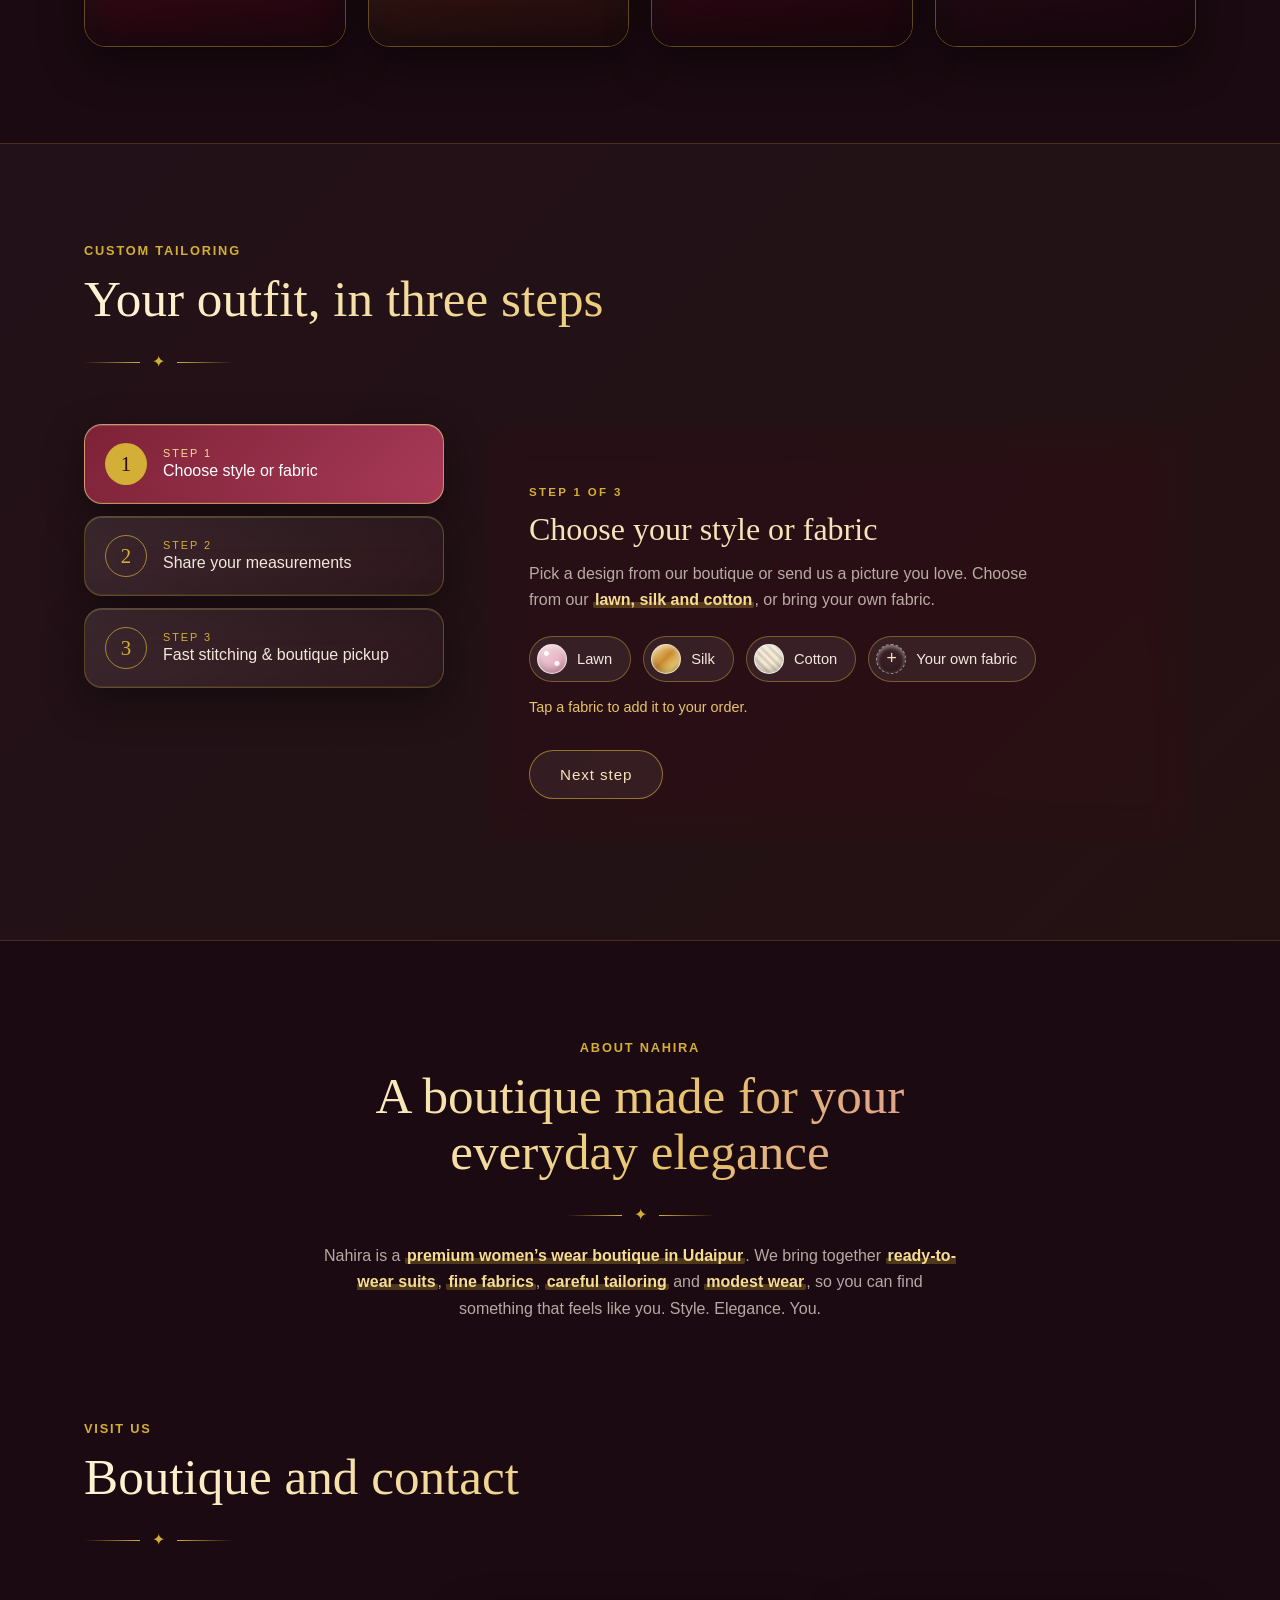
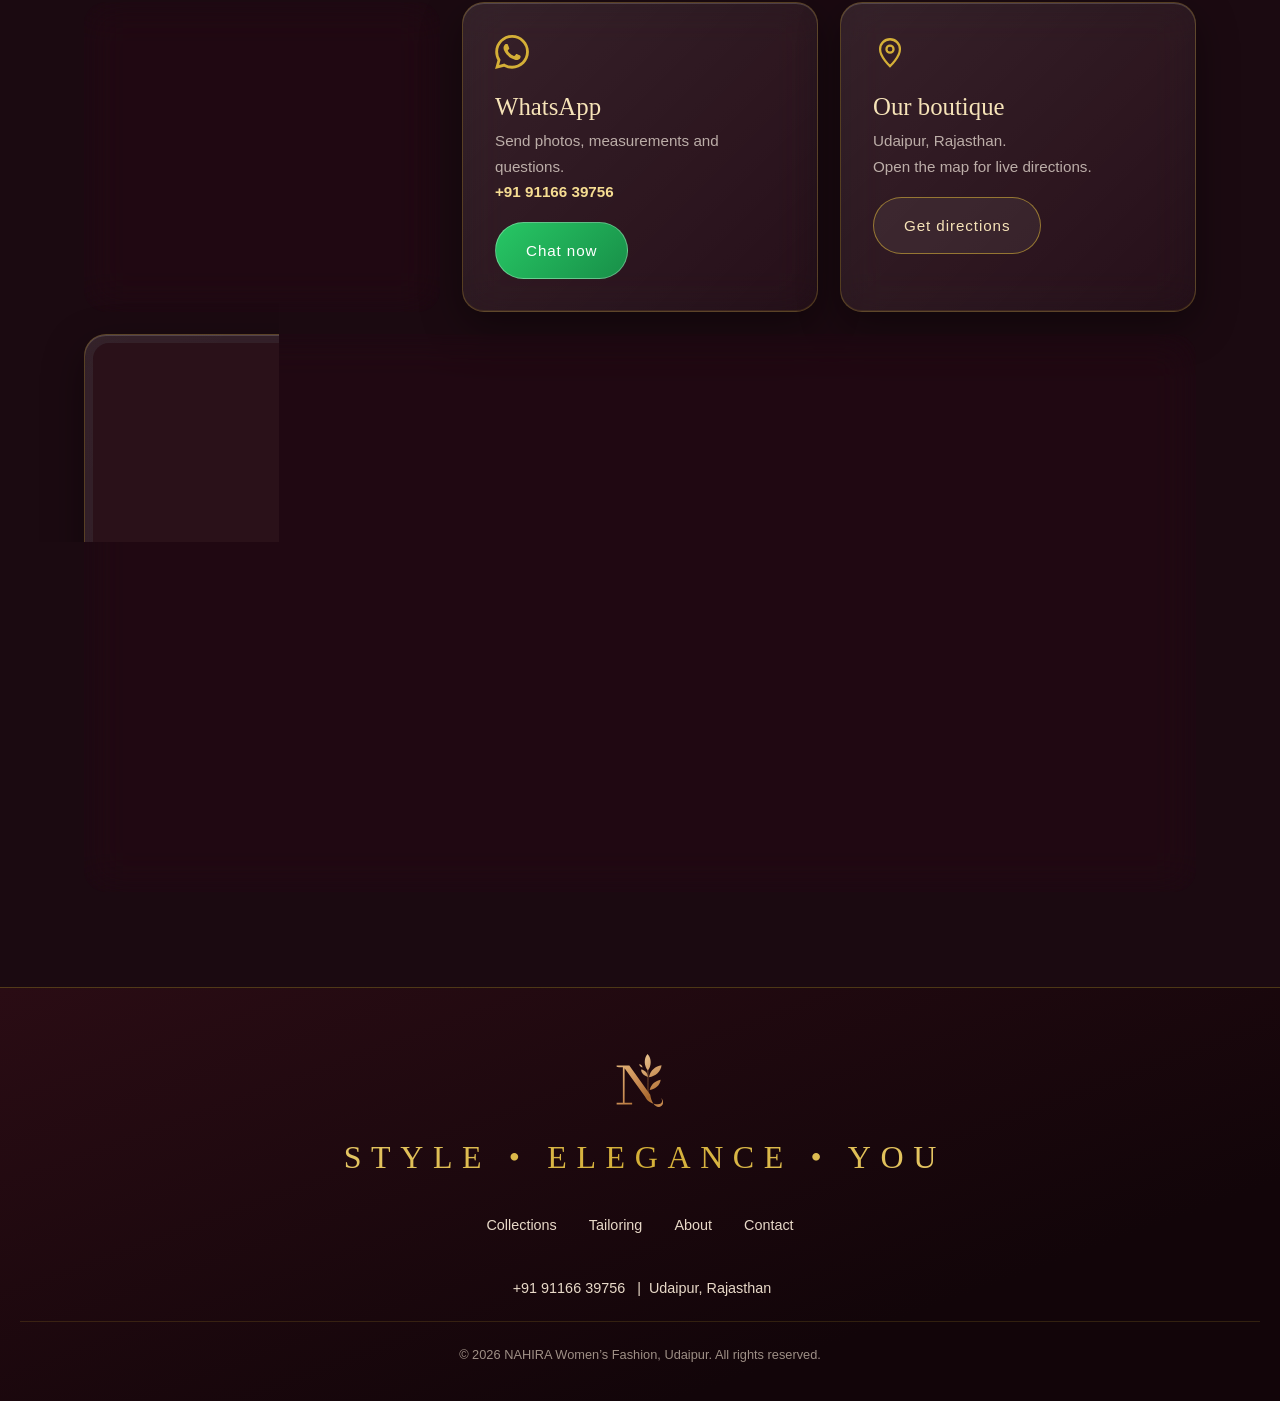
==== commit 1fc03818: "Update favicon link and meta tags in index.html" ====
--- a/index.html
+++ b/index.html
@@ -7,7 +7,7 @@
 <meta name="viewport" content="width=device-width, initial-scale=1, viewport-fit=cover">
 <meta name="color-scheme" content="dark">
 <title>NAHIRA | Women&rsquo;s Fashion, Udaipur</title>
-<link rel="icon" href="data:image/svg+xml,%3Csvg xmlns='http://www.w3.org/2000/svg' viewBox='0 0 64 64'%3E%3Crect width='64' height='64' rx='14' fill='%235A1827'/%3E%3Ctext x='32' y='46' font-size='40' text-anchor='middle' fill='%23D4AF37' font-family='Georgia,serif'%3EN%3C/text%3E%3C/svg%3E">
+<link rel="icon" type="image/jpeg" href="logo.jpg">
 <meta name="description" content="NAHIRA Women&rsquo;s Fashion, Udaipur: designer readymade suits, premium unstitched fabrics, custom tailoring, and modern burqas and hijabs. Wear your Vibe.">
 <meta property="og:title" content="NAHIRA | Women&rsquo;s Fashion, Udaipur">
 <meta property="og:description" content="Designer suits, premium fabrics, custom tailoring and modest wear in Udaipur. Wear your Vibe.">
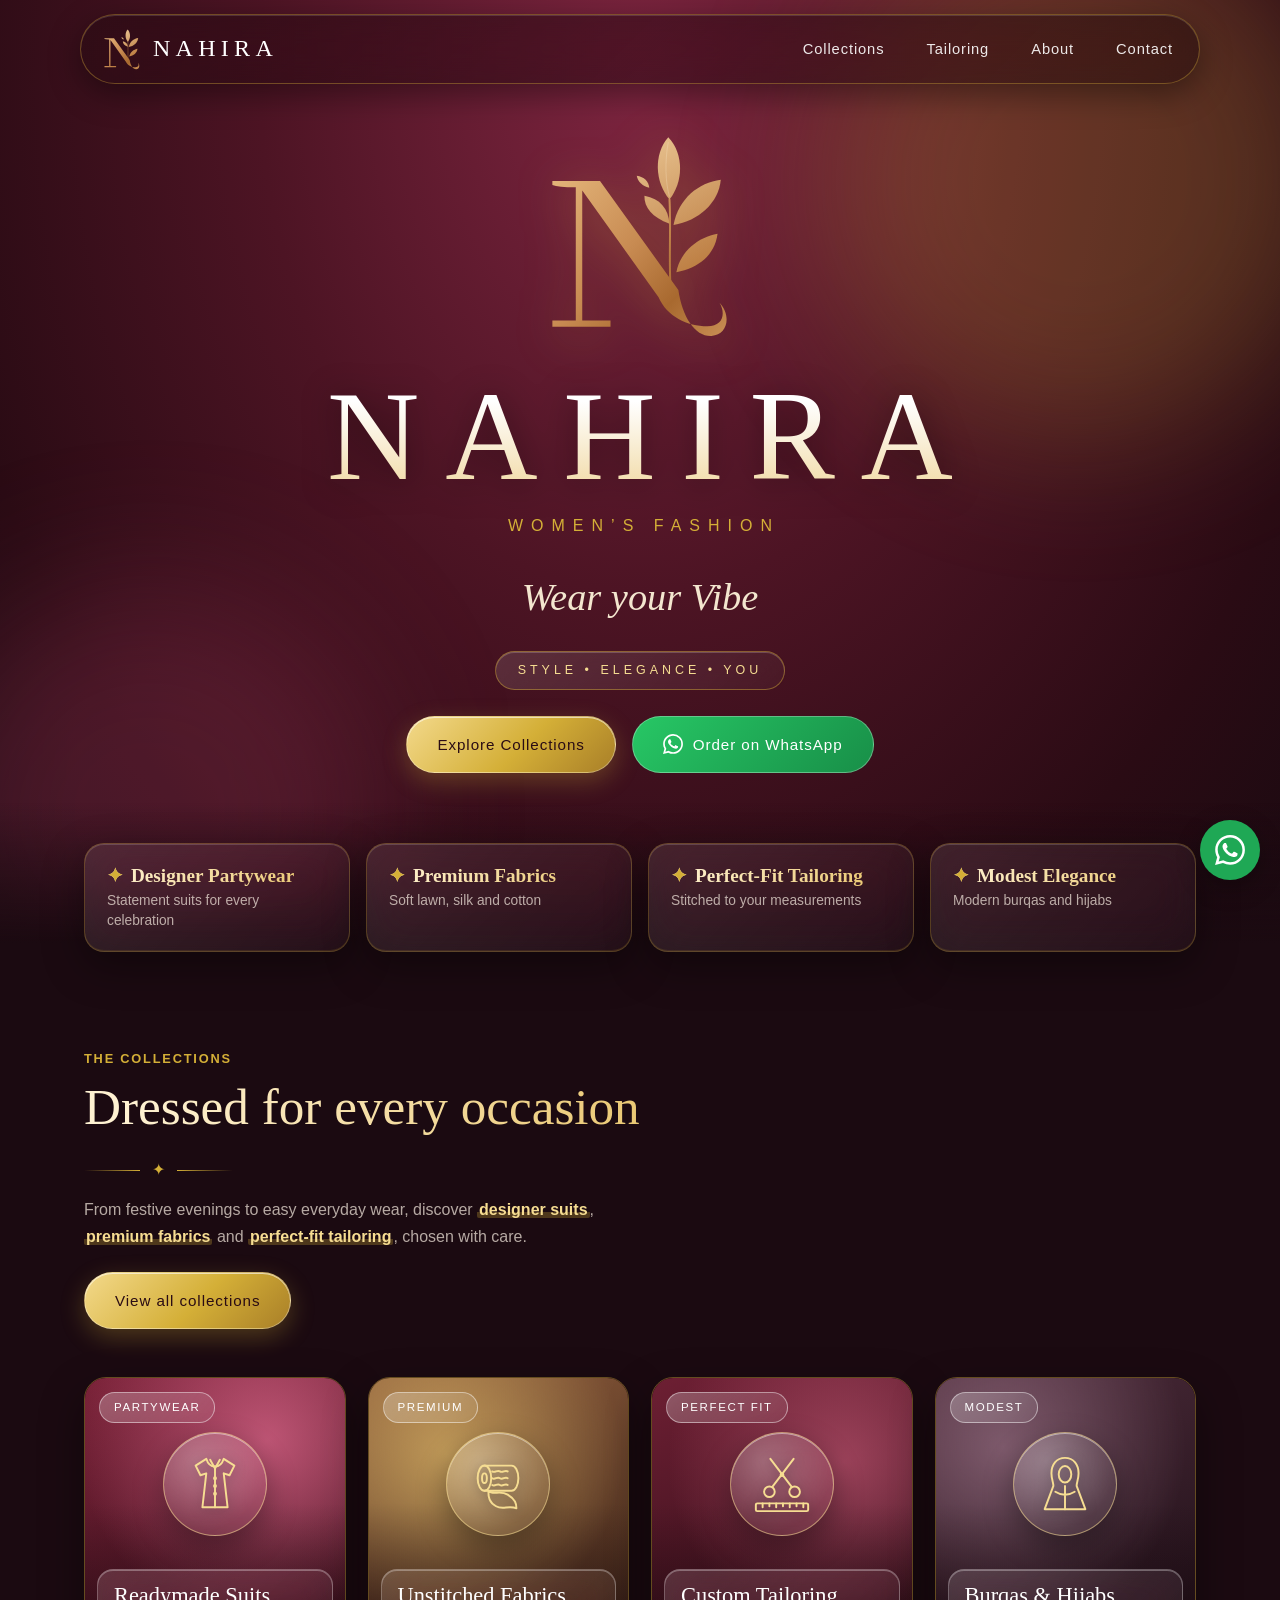
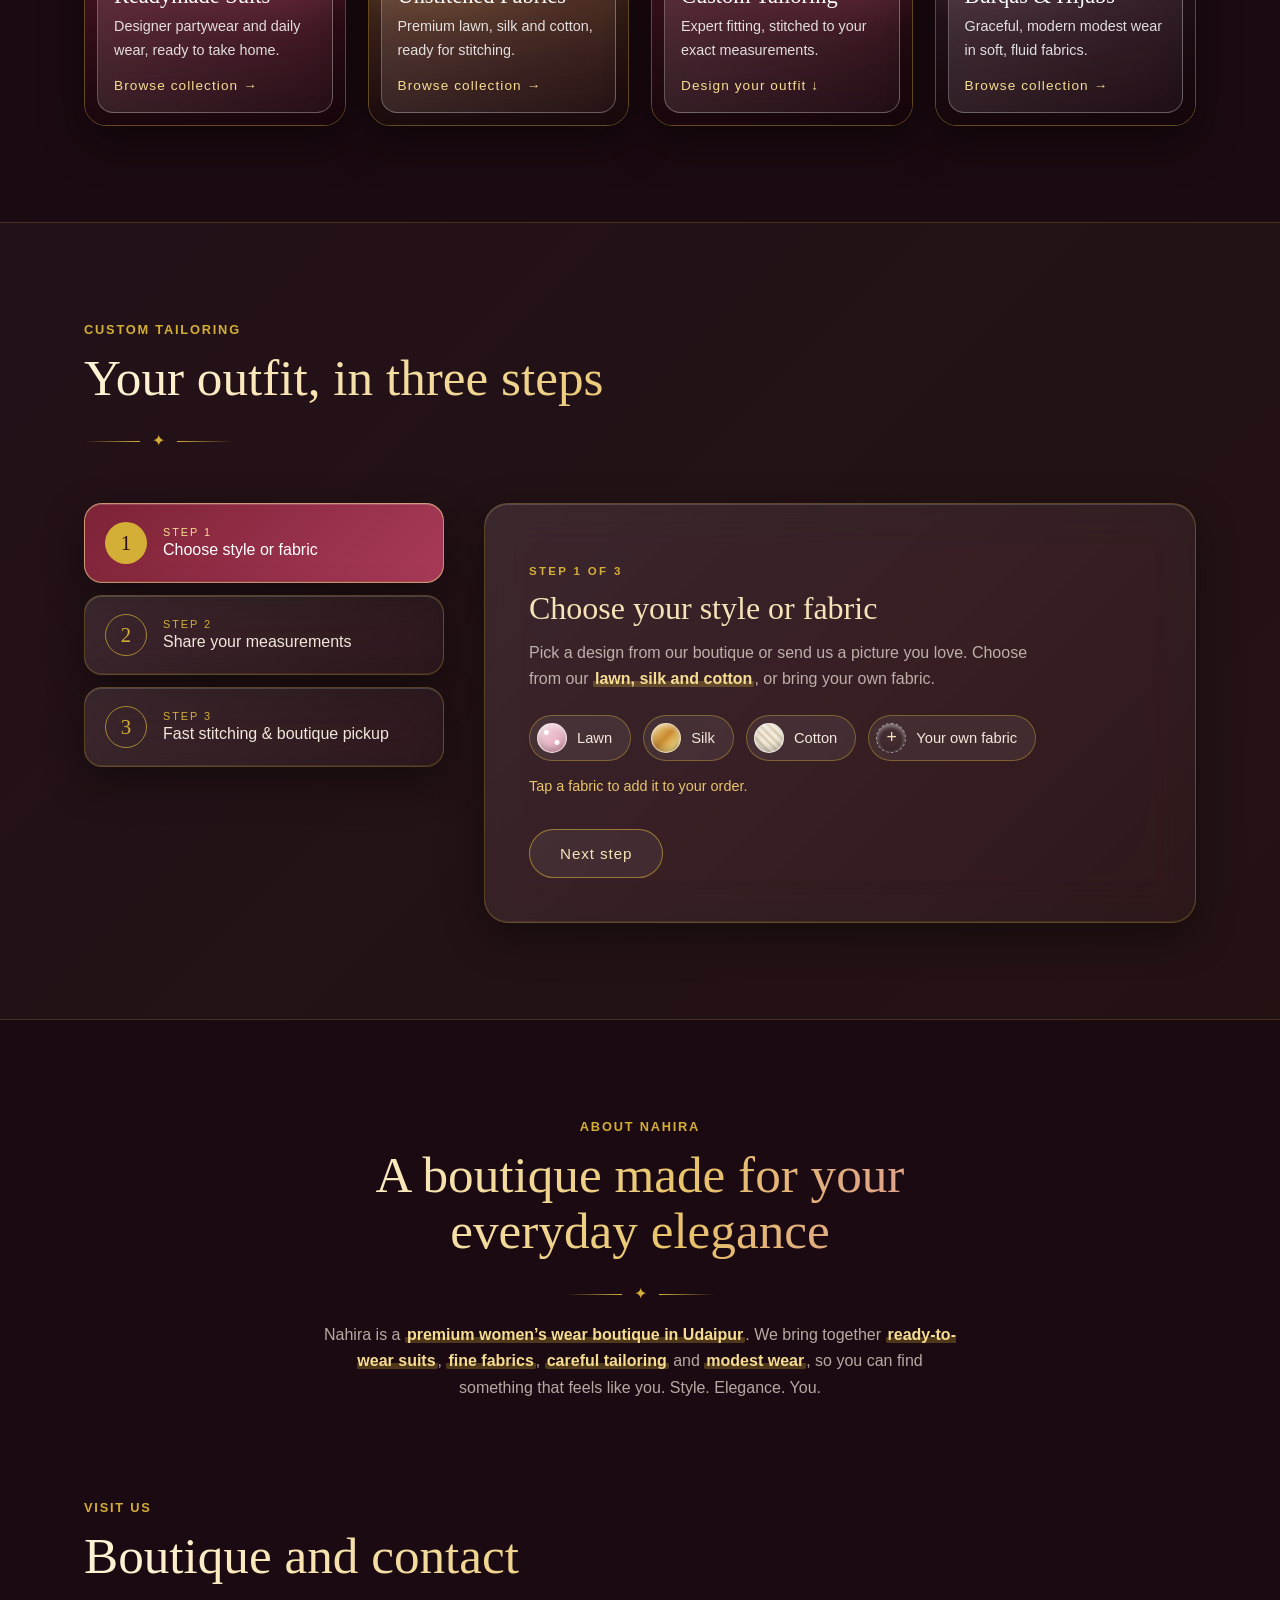
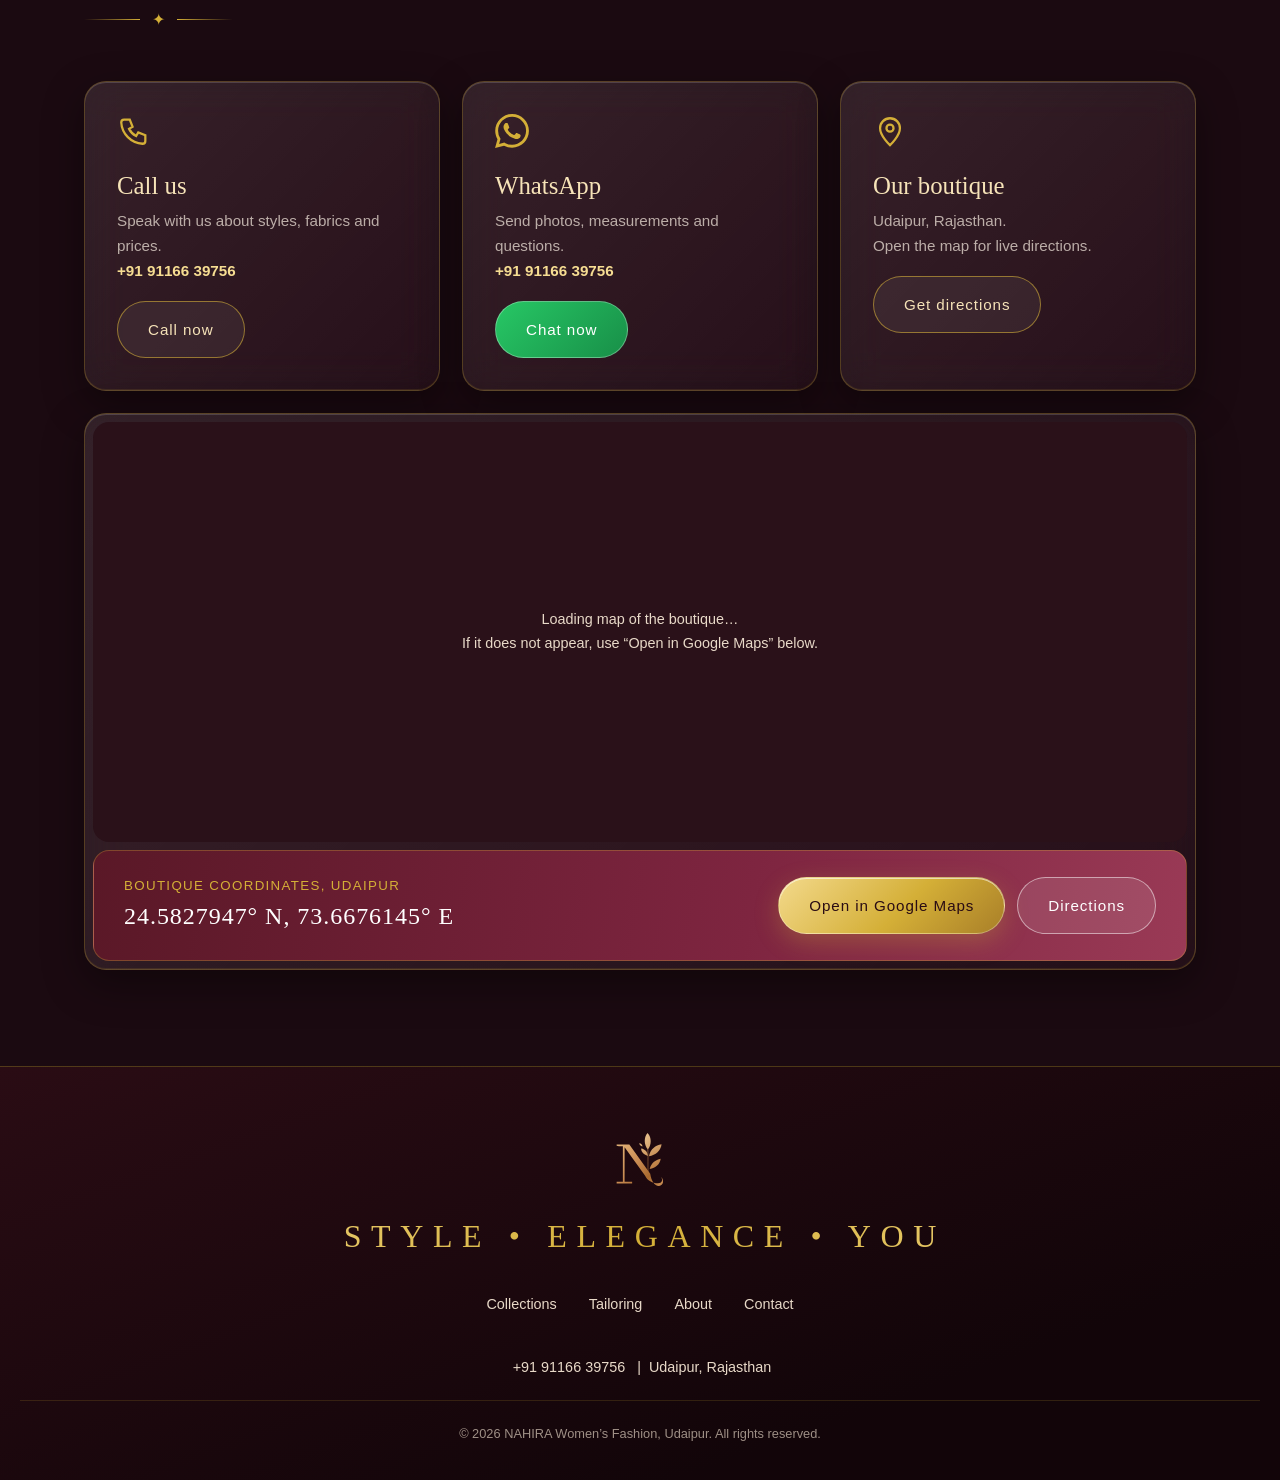
==== commit c3de6ce1: "Update links to point to specific HTML files" ====
--- a/index.html
+++ b/index.html
@@ -7,7 +7,7 @@
 <meta name="viewport" content="width=device-width, initial-scale=1, viewport-fit=cover">
 <meta name="color-scheme" content="dark">
 <title>NAHIRA | Women&rsquo;s Fashion, Udaipur</title>
-<link rel="icon" type="image/jpeg" href="logo.jpg">
+<link rel="icon" href="data:image/svg+xml,%3Csvg xmlns='http://www.w3.org/2000/svg' viewBox='0 0 64 64'%3E%3Crect width='64' height='64' rx='14' fill='%235A1827'/%3E%3Ctext x='32' y='46' font-size='40' text-anchor='middle' fill='%23D4AF37' font-family='Georgia,serif'%3EN%3C/text%3E%3C/svg%3E">
 <meta name="description" content="NAHIRA Women&rsquo;s Fashion, Udaipur: designer readymade suits, premium unstitched fabrics, custom tailoring, and modern burqas and hijabs. Wear your Vibe.">
 <meta property="og:title" content="NAHIRA | Women&rsquo;s Fashion, Udaipur">
 <meta property="og:description" content="Designer suits, premium fabrics, custom tailoring and modest wear in Udaipur. Wear your Vibe.">
@@ -405,7 +405,7 @@
   <a href="#top" class="brand" aria-label="Nahira home"><svg><use href="#logo"/></svg>NAHIRA</a>
   <button class="burger" id="burger" type="button" aria-label="Open menu" aria-controls="links" aria-expanded="false">&#9776;</button>
   <div class="links" id="links">
-    <a href="#collections">Collections</a>
+    <a href="collections.html">Collections</a>
     <a href="#tailoring">Tailoring</a>
     <a href="#about">About</a>
     <a href="#contact">Contact</a>
@@ -421,7 +421,7 @@
     <p class="tag rise" style="animation-delay:.8s">Wear your Vibe</p>
     <p class="motif rise" style="animation-delay:.95s">STYLE • ELEGANCE • YOU</p>
     <div class="cta rise" style="animation-delay:1.1s">
-      <a class="btn b-gold" href="#collections">Explore Collections</a>
+      <a class="btn b-gold" href="collections.html">Explore Collections</a>
       <a class="btn b-wa" href="https://wa.me/919116639756" data-wa="Hello Nahira Fashion, I would like to place an order." target="_blank" rel="noopener">
         <svg width="20" height="20" viewBox="0 0 24 24" fill="currentColor"><use href="#wa"/></svg>Order on WhatsApp</a>
     </div>
@@ -441,20 +441,21 @@
     <div class="fade"><p class="kicker">THE COLLECTIONS</p>
     <h2>Dressed for every occasion</h2>
     <div class="orn"><i></i>&#10022;<i></i></div>
-    <p class="lead">From festive evenings to easy everyday wear, discover <b class="hl">designer suits</b>, <b class="hl">premium fabrics</b> and <b class="hl">perfect-fit tailoring</b>, chosen with care.</p></div>
+    <p class="lead">From festive evenings to easy everyday wear, discover <b class="hl">designer suits</b>, <b class="hl">premium fabrics</b> and <b class="hl">perfect-fit tailoring</b>, chosen with care.</p>
+    <p style="margin-top:22px"><a class="btn b-gold" href="collections.html">View all collections</a></p></div>
     <div class="grid">
-      <a class="card fade" href="https://wa.me/919116639756" data-wa="Hello Nahira Fashion, I would like to see your Readymade Suits.">
+      <a class="card fade" href="category.html?cat=readymade">
         <div class="art a1"></div>
-        <span class="tagc">Partywear</span><div class="ico" aria-hidden="true"><svg viewBox="0 0 64 64" fill="none" stroke="currentColor" stroke-width="1.8" stroke-linecap="round" stroke-linejoin="round"><path d="M23 6c1.5 5 5 8 9 8s7.5-3 9-8l11 7-5 10-6-2 4 35H19l4-35-6 2-5-10z"/><path d="M32 14v42"/><path d="M27 7l5 9 5-9"/><circle cx="32" cy="26" r="1" fill="currentColor"/><circle cx="32" cy="34" r="1" fill="currentColor"/><circle cx="32" cy="42" r="1" fill="currentColor"/></svg></div><div class="txt"><h3>Readymade Suits</h3><p>Designer partywear and daily wear, ready to take home.</p><span class="more">Ask on WhatsApp</span></div></a>
-      <a class="card fade" href="https://wa.me/919116639756" data-wa="Hello Nahira Fashion, I would like to see your Unstitched Fabrics.">
+        <span class="tagc">Partywear</span><div class="ico" aria-hidden="true"><svg viewBox="0 0 64 64" fill="none" stroke="currentColor" stroke-width="1.8" stroke-linecap="round" stroke-linejoin="round"><path d="M23 6c1.5 5 5 8 9 8s7.5-3 9-8l11 7-5 10-6-2 4 35H19l4-35-6 2-5-10z"/><path d="M32 14v42"/><path d="M27 7l5 9 5-9"/><circle cx="32" cy="26" r="1" fill="currentColor"/><circle cx="32" cy="34" r="1" fill="currentColor"/><circle cx="32" cy="42" r="1" fill="currentColor"/></svg></div><div class="txt"><h3>Readymade Suits</h3><p>Designer partywear and daily wear, ready to take home.</p><span class="more">Browse collection &rarr;</span></div></a>
+      <a class="card fade" href="category.html?cat=unstitched">
         <div class="art a2"></div>
-        <span class="tagc">Premium</span><div class="ico" aria-hidden="true"><svg viewBox="0 0 64 64" fill="none" stroke="currentColor" stroke-width="1.8" stroke-linecap="round" stroke-linejoin="round"><ellipse cx="18" cy="26" rx="7" ry="13"/><ellipse cx="18" cy="26" rx="2.5" ry="5"/><path d="M18 13h28c4 0 7 5.8 7 13s-3 13-7 13H18"/><path d="M26 19c3 2 5-2 8 0s5-2 8 0M26 26c3 2 5-2 8 0s5-2 8 0M26 33c3 2 5-2 8 0s5-2 8 0"/><path d="M22 39c5 5 12-1 20 4s9 9 9 14c-9-3-14 2-21-2s-8-9-8-16z"/></svg></div><div class="txt"><h3>Unstitched Fabrics</h3><p>Premium lawn, silk and cotton, ready for stitching.</p><span class="more">Ask on WhatsApp</span></div></a>
+        <span class="tagc">Premium</span><div class="ico" aria-hidden="true"><svg viewBox="0 0 64 64" fill="none" stroke="currentColor" stroke-width="1.8" stroke-linecap="round" stroke-linejoin="round"><ellipse cx="18" cy="26" rx="7" ry="13"/><ellipse cx="18" cy="26" rx="2.5" ry="5"/><path d="M18 13h28c4 0 7 5.8 7 13s-3 13-7 13H18"/><path d="M26 19c3 2 5-2 8 0s5-2 8 0M26 26c3 2 5-2 8 0s5-2 8 0M26 33c3 2 5-2 8 0s5-2 8 0"/><path d="M22 39c5 5 12-1 20 4s9 9 9 14c-9-3-14 2-21-2s-8-9-8-16z"/></svg></div><div class="txt"><h3>Unstitched Fabrics</h3><p>Premium lawn, silk and cotton, ready for stitching.</p><span class="more">Browse collection &rarr;</span></div></a>
       <a class="card fade" href="#tailoring" aria-label="Custom Tailoring: design your outfit in three steps">
         <div class="art a3"></div>
         <span class="tagc">Perfect fit</span><div class="ico" aria-hidden="true"><svg viewBox="0 0 64 64" fill="none" stroke="currentColor" stroke-width="1.8" stroke-linecap="round" stroke-linejoin="round"><circle cx="19" cy="40" r="5.5"/><circle cx="45" cy="40" r="5.5"/><path d="M22 35L44 6M42 35L20 6"/><circle cx="32" cy="22.5" r="1.4" fill="currentColor"/><rect x="5" y="52" width="54" height="8" rx="1.5"/><path d="M12 52v4M19 52v3M26 52v4M33 52v3M40 52v4M47 52v3M54 52v4"/></svg></div><div class="txt"><h3>Custom Tailoring</h3><p>Expert fitting, stitched to your exact measurements.</p><span class="more">Design your outfit &darr;</span></div></a>
-      <a class="card fade" href="https://wa.me/919116639756" data-wa="Hello Nahira Fashion, I would like to see your Burqas and Hijabs.">
+      <a class="card fade" href="category.html?cat=burqas">
         <div class="art a4"></div>
-        <span class="tagc">Modest</span><div class="ico" aria-hidden="true"><svg viewBox="0 0 64 64" fill="none" stroke="currentColor" stroke-width="1.8" stroke-linecap="round" stroke-linejoin="round"><path d="M32 5c-9 0-14 7-14 16 0 6 2 9 2 13L11 58h42l-9-24c0-4 2-7 2-13 0-9-5-16-14-16z"/><ellipse cx="32" cy="22" rx="6.5" ry="8.5"/><path d="M32 34v24M22 40c3 2 6 3 10 3s7-1 10-3"/></svg></div><div class="txt"><h3>Burqas &amp; Hijabs</h3><p>Graceful, modern modest wear in soft, fluid fabrics.</p><span class="more">Ask on WhatsApp</span></div></a>
+        <span class="tagc">Modest</span><div class="ico" aria-hidden="true"><svg viewBox="0 0 64 64" fill="none" stroke="currentColor" stroke-width="1.8" stroke-linecap="round" stroke-linejoin="round"><path d="M32 5c-9 0-14 7-14 16 0 6 2 9 2 13L11 58h42l-9-24c0-4 2-7 2-13 0-9-5-16-14-16z"/><ellipse cx="32" cy="22" rx="6.5" ry="8.5"/><path d="M32 34v24M22 40c3 2 6 3 10 3s7-1 10-3"/></svg></div><div class="txt"><h3>Burqas &amp; Hijabs</h3><p>Graceful, modern modest wear in soft, fluid fabrics.</p><span class="more">Browse collection &rarr;</span></div></a>
     </div>
   </div>
 </section>
@@ -562,7 +563,7 @@
 <footer>
   <svg viewBox="0 0 100 100" aria-hidden="true"><use href="#logo"/></svg>
   <p class="motto">STYLE • ELEGANCE • YOU</p>
-  <div class="fl"><a href="#collections">Collections</a><a href="#tailoring">Tailoring</a><a href="#about">About</a><a href="#contact">Contact</a></div>
+  <div class="fl"><a href="collections.html">Collections</a><a href="#tailoring">Tailoring</a><a href="#about">About</a><a href="#contact">Contact</a></div>
   <p style="font-size:.9rem"><a href="tel:+919116639756">+91 91166 39756</a> &nbsp;|&nbsp; Udaipur, Rajasthan</p>
   <p class="copy">&copy; <span id="yr">2026</span> NAHIRA Women&rsquo;s Fashion, Udaipur. All rights reserved.</p>
 </footer>
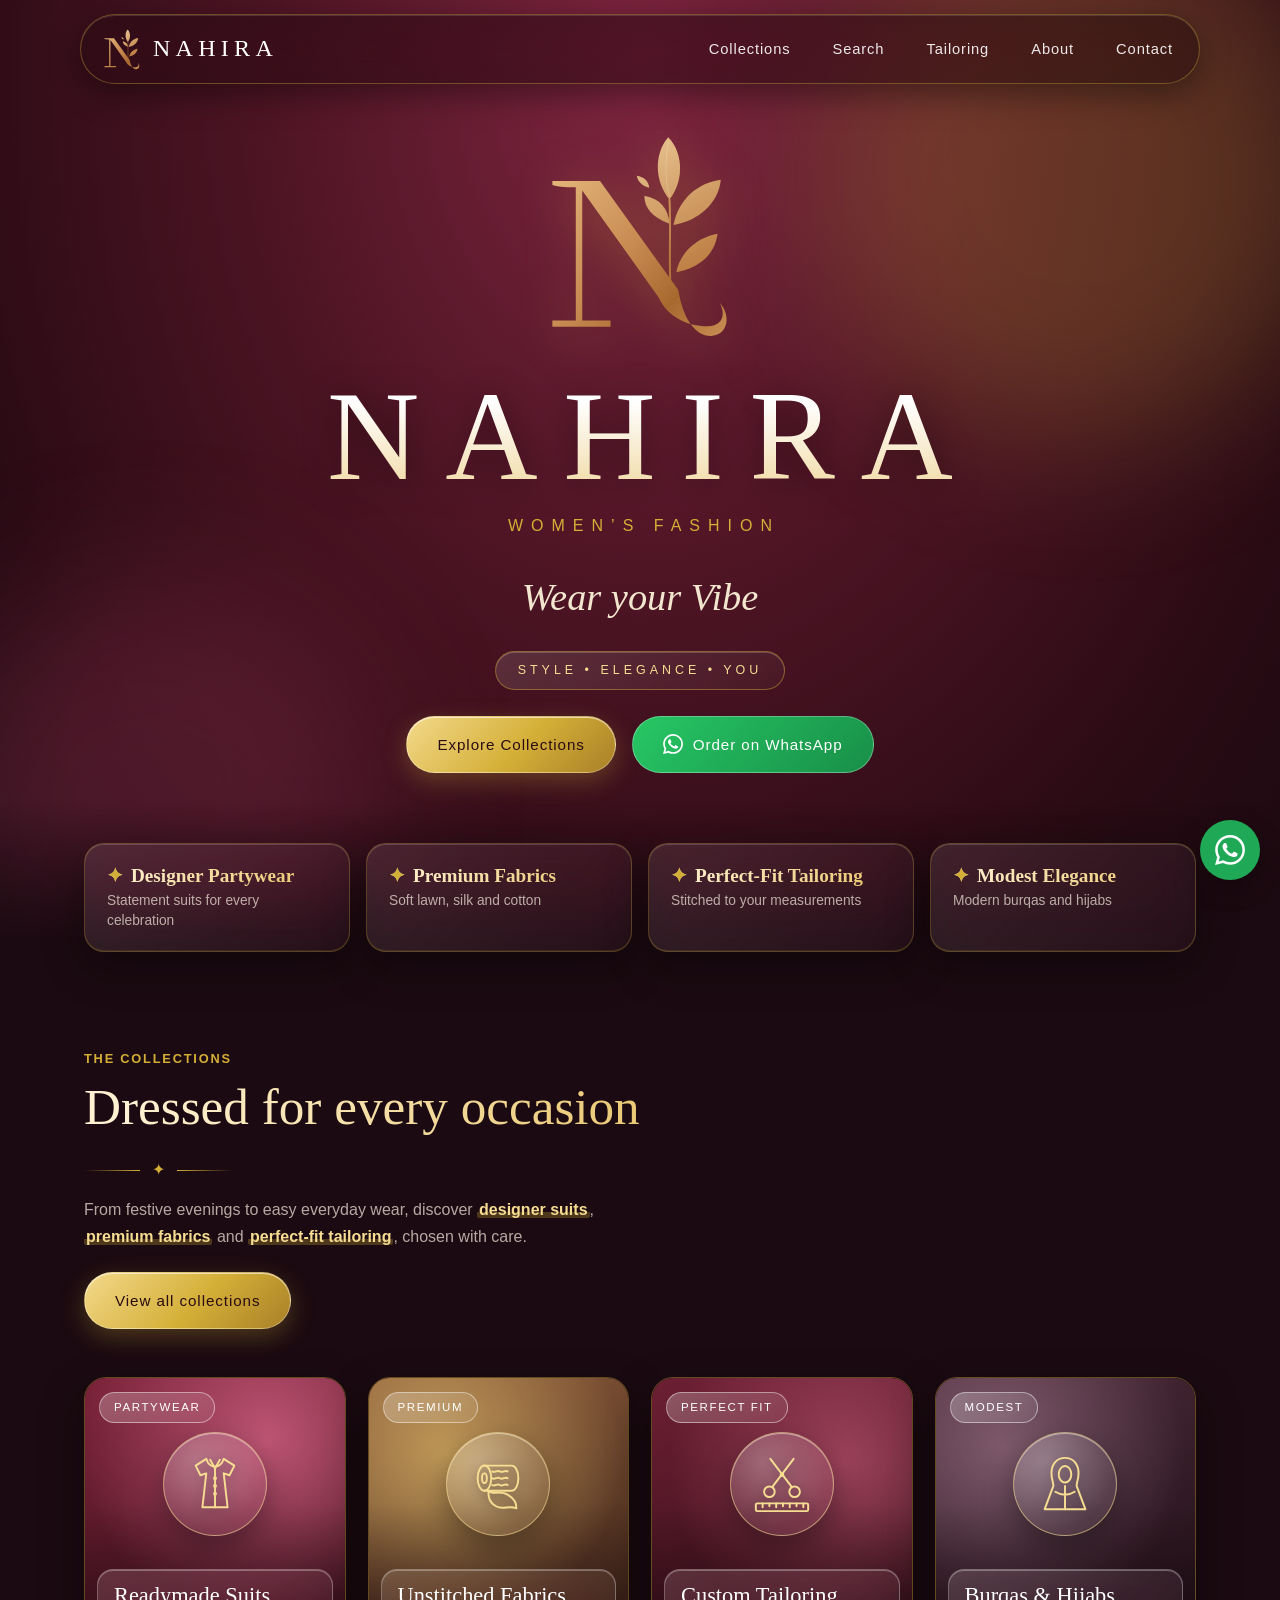
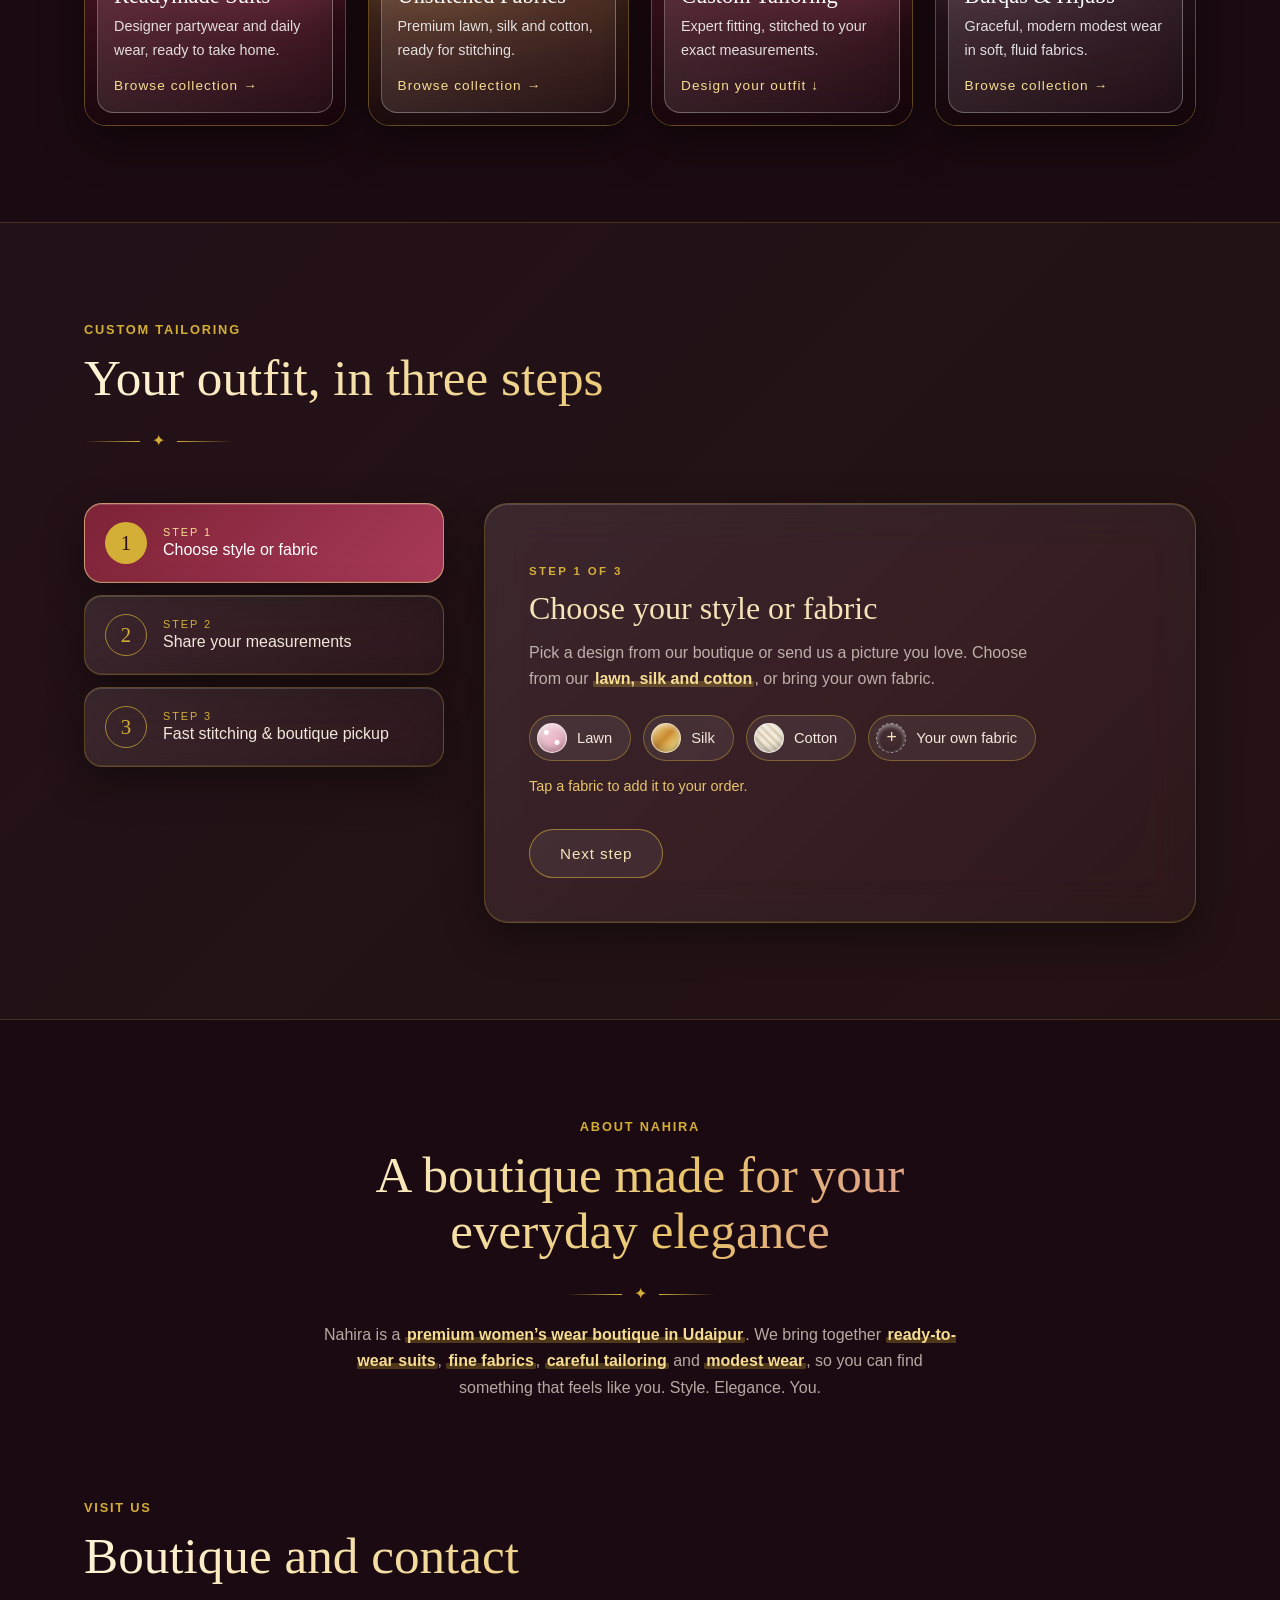
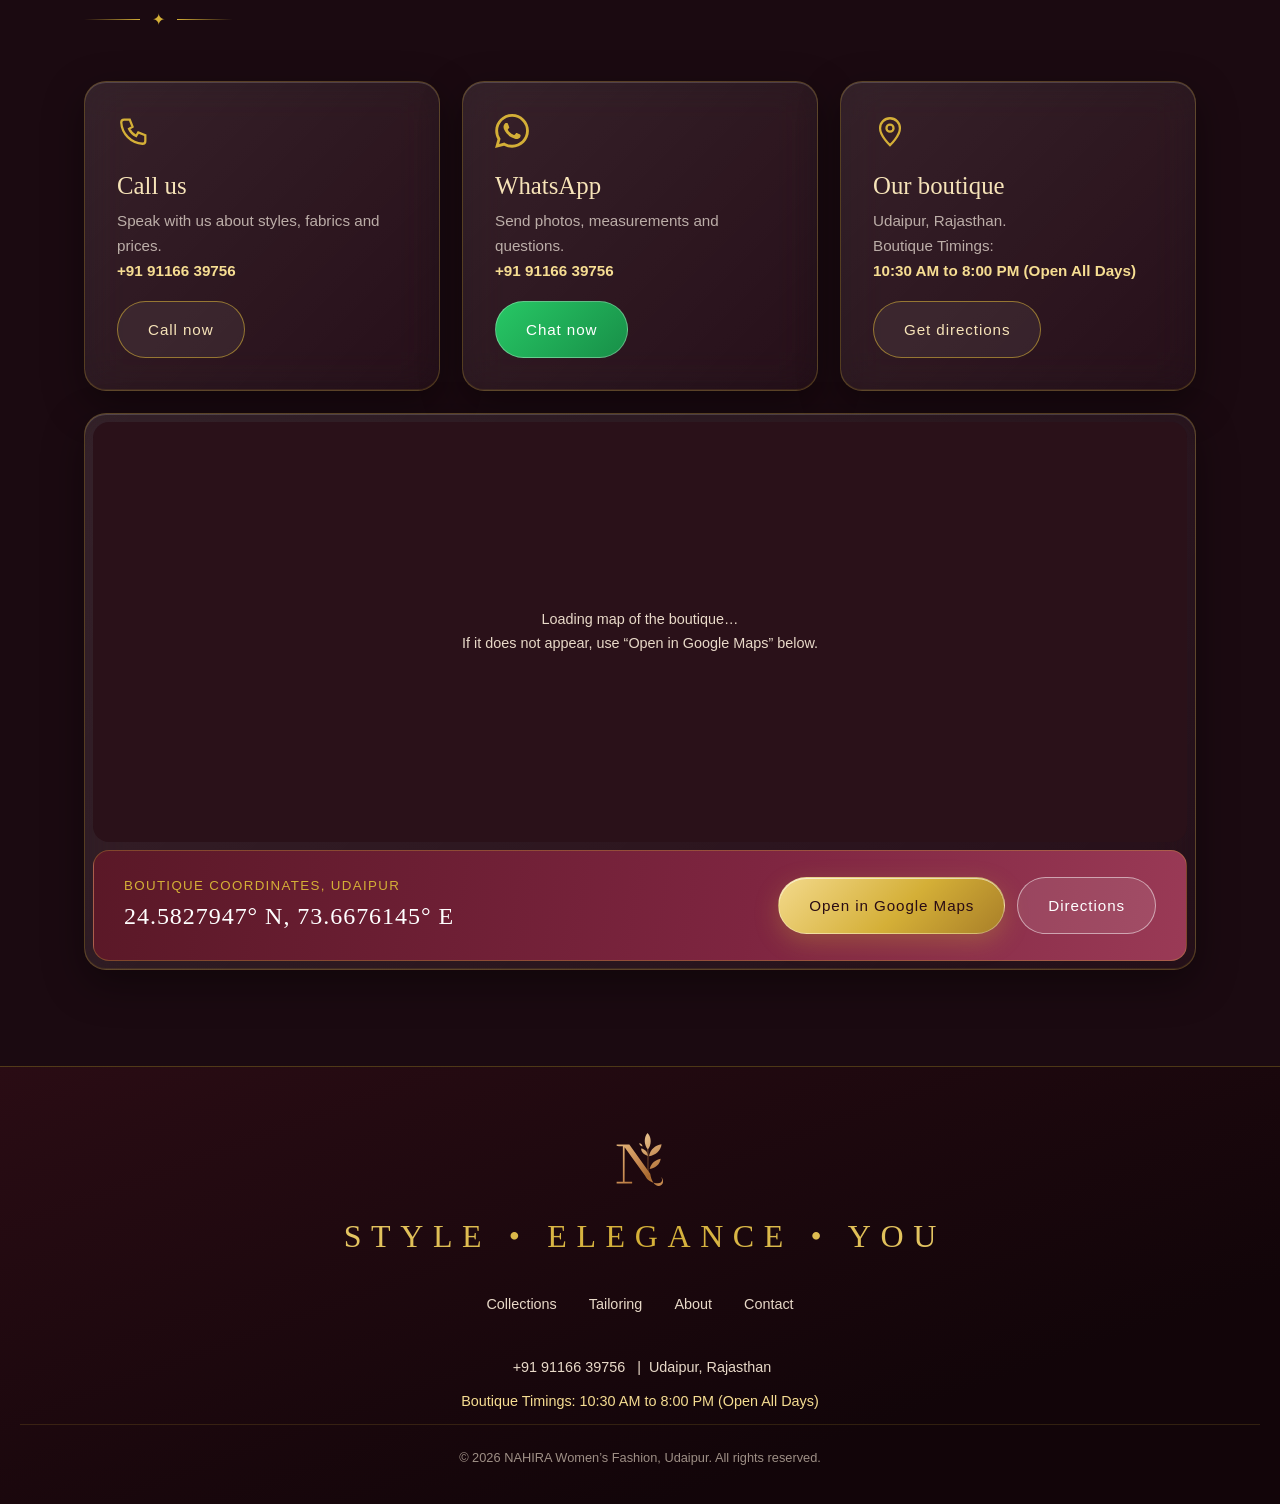
==== commit 2ae92589: "Add files via upload" ====
--- a/index.html
+++ b/index.html
@@ -12,6 +12,7 @@
 <meta property="og:title" content="NAHIRA | Women&rsquo;s Fashion, Udaipur">
 <meta property="og:description" content="Designer suits, premium fabrics, custom tailoring and modest wear in Udaipur. Wear your Vibe.">
 <meta property="og:type" content="website">
+<script type="application/ld+json">{"@context":"https://schema.org","@type":"ClothingStore","name":"NAHIRA Women's Fashion","description":"Designer suits, unstitched fabrics, custom tailoring and modest wear in Udaipur.","telephone":"+919116639756","address":{"@type":"PostalAddress","addressLocality":"Udaipur","addressRegion":"Rajasthan","addressCountry":"IN"},"geo":{"@type":"GeoCoordinates","latitude":24.5827947,"longitude":73.6676145},"openingHours":"Mo-Su 10:30-20:00"}</script>
 <noscript><style>.fade,.rise{opacity:1!important;transform:none!important}.pane.on{opacity:1}
 </style></noscript>
 <style>
@@ -369,6 +370,7 @@
 .card h3{font-size:1.4rem}
 .card .txt{padding:14px 16px}
 
+.hrs{font-size:.9rem;color:#f6dd92;margin-bottom:4px}
 /* ===== v5b: small-screen polish ===== */
 footer{padding-inline:20px}
 .coord b{font-size:clamp(.92rem,4.3vw,1.5rem);white-space:nowrap}
@@ -406,6 +408,7 @@
   <button class="burger" id="burger" type="button" aria-label="Open menu" aria-controls="links" aria-expanded="false">&#9776;</button>
   <div class="links" id="links">
     <a href="collections.html">Collections</a>
+    <a href="category.html?cat=all#search">Search</a>
     <a href="#tailoring">Tailoring</a>
     <a href="#about">About</a>
     <a href="#contact">Contact</a>
@@ -545,7 +548,7 @@
       <div class="ic fade"><svg viewBox="0 0 24 24" fill="currentColor"><use href="#wa"/></svg>
         <h3>WhatsApp</h3><p>Send photos, measurements and questions.<br><b class="num">+91 91166 39756</b></p><a class="btn b-wa" href="https://wa.me/919116639756" data-wa="Hello Nahira Fashion, I have a question." target="_blank" rel="noopener" style="animation:none">Chat now</a></div>
       <div class="ic fade"><svg viewBox="0 0 24 24" fill="none" stroke="currentColor" stroke-width="1.6"><path d="M12 22s7-6.5 7-12a7 7 0 10-14 0c0 5.5 7 12 7 12z"/><circle cx="12" cy="10" r="2.5"/></svg>
-        <h3>Our boutique</h3><p>Udaipur, Rajasthan.<br>Open the map for live directions.</p><a class="btn b-line" id="map" href="https://www.google.com/maps/dir/?api=1&amp;destination=24.5827947,73.6676145" target="_blank" rel="noopener">Get directions</a></div>
+        <h3>Our boutique</h3><p>Udaipur, Rajasthan.<br>Boutique Timings:<br><b class="num">10:30 AM to 8:00 PM (Open All Days)</b></p><a class="btn b-line" id="map" href="https://www.google.com/maps/dir/?api=1&amp;destination=24.5827947,73.6676145" target="_blank" rel="noopener">Get directions</a></div>
     </div>
     <div class="mapbox fade">
       <div class="mapframe"><span>Loading map of the boutique…<br>If it does not appear, use “Open in Google Maps” below.</span><iframe title="Nahira Fashion location on Google Maps" loading="lazy" referrerpolicy="no-referrer-when-downgrade" allowfullscreen
@@ -565,6 +568,7 @@
   <p class="motto">STYLE • ELEGANCE • YOU</p>
   <div class="fl"><a href="collections.html">Collections</a><a href="#tailoring">Tailoring</a><a href="#about">About</a><a href="#contact">Contact</a></div>
   <p style="font-size:.9rem"><a href="tel:+919116639756">+91 91166 39756</a> &nbsp;|&nbsp; Udaipur, Rajasthan</p>
+  <p class="hrs">Boutique Timings: 10:30 AM to 8:00 PM (Open All Days)</p>
   <p class="copy">&copy; <span id="yr">2026</span> NAHIRA Women&rsquo;s Fashion, Udaipur. All rights reserved.</p>
 </footer>
 
@@ -587,21 +591,49 @@
   if (el.classList.contains("card")) { el.target = "_blank"; el.rel = "noopener"; }
 });
 $$("[data-tel]").forEach(el => el.href = "tel:" + PHONE);
-$("#map").href = "https://www.google.com/maps/dir/?api=1&destination=24.5827947,73.6676145";
-$("#yr").textContent = new Date().getFullYear();
-
-/* nav */
+const HOURS    = "10:30 AM to 8:00 PM (Open All Days)";
+const COORDS   = "24.5827947\u00B0 N, 73.6676145\u00B0 E";
+const MAP_LINK = "https://www.google.com/maps/search/?api=1&query=24.5827947,73.6676145";
+const mapEl = $("#map"); if (mapEl) mapEl.href = "https://www.google.com/maps/dir/?api=1&destination=24.5827947,73.6676145";
+const yrEl  = $("#yr");  if (yrEl)  yrEl.textContent = new Date().getFullYear();
+
+/* nav (null-safe) + mobile menu with focus trap */
 const nav = $("#nav"), links = $("#links"), burger = $("#burger");
 let navSolid = false;
-function syncNav(){ const v = scrollY > 60; if (v !== navSolid){ navSolid = v; nav.classList.toggle("solid", v); } }
+function syncNav(){ if (!nav) return; const v = scrollY > 60; if (v !== navSolid){ navSolid = v; nav.classList.toggle("solid", v); } }
 addEventListener("scroll", syncNav, {passive:true}); syncNav();
+const menuOpen = () => !!(links && links.classList.contains("open"));
 function setMenu(open){
+  if (!links || !burger) return;
   links.classList.toggle("open", open);
   burger.setAttribute("aria-expanded", String(open));
   burger.setAttribute("aria-label", open ? "Close menu" : "Open menu");
 }
-burger.addEventListener("click", () => setMenu(!links.classList.contains("open")));
-$$("#links a").forEach(a => a.addEventListener("click", () => setMenu(false)));
+if (burger && links){
+  burger.addEventListener("click", () => setMenu(!menuOpen()));
+  $$("#links a").forEach(a => a.addEventListener("click", () => setMenu(false)));
+  document.addEventListener("pointerdown", e => { if (menuOpen() && !links.contains(e.target) && !burger.contains(e.target)) setMenu(false); });
+  document.addEventListener("keydown", e => {
+    if (!menuOpen()) return;
+    if (e.key === "Escape"){ setMenu(false); burger.focus(); return; }
+    if (e.key === "Tab"){                      /* keep keyboard focus inside the open menu */
+      const f = [burger, ...$$("#links a")], first = f[0], last = f[f.length-1];
+      if (e.shiftKey && document.activeElement === first){ e.preventDefault(); last.focus(); }
+      else if (!e.shiftKey && document.activeElement === last){ e.preventDefault(); first.focus(); }
+    }
+  });
+}
+
+/* soft reveal */
+if ("IntersectionObserver" in window){
+  const io = new IntersectionObserver(es => es.forEach(e => {
+    if (e.isIntersecting){ const t = e.target; t.classList.add("in"); io.unobserve(t); setTimeout(() => { t.style.transitionDelay = ""; }, 1500); }
+  }), {threshold:.12});
+  $$(".fade").forEach((el,i) => { el.style.transitionDelay = (i % 4) * 90 + "ms"; io.observe(el); });
+} else { $$(".fade").forEach(el => el.classList.add("in")); }
+
+/* the tailoring builder only starts if its section exists on the page */
+if ($("#tailoring .panel") && $("#pop")) {
 
 /* tailoring steps */
 const tabs = $$(".tab"), panes = $$(".pane");
@@ -614,14 +646,6 @@
 }
 tabs.forEach((t,i) => t.addEventListener("click", () => go(i)));
 $$("[data-next]").forEach(b => b.addEventListener("click", () => go(Math.min(curStep()+1, 2), true)));
-
-/* soft reveal */
-if ("IntersectionObserver" in window){
-  const io = new IntersectionObserver(es => es.forEach(e => {
-    if (e.isIntersecting){ const t = e.target; t.classList.add("in"); io.unobserve(t); setTimeout(() => { t.style.transitionDelay = ""; }, 1500); }
-  }), {threshold:.12});
-  $$(".fade").forEach((el,i) => { el.style.transitionDelay = (i % 4) * 90 + "ms"; io.observe(el); });
-} else { $$(".fade").forEach(el => el.classList.add("in")); }
 
 /* ---------- tailoring builder: fabric, measurements, summary, WhatsApp message ---------- */
 const MEAS=["Bust","Waist","Hip","Shoulder","Sleeve","Length"];
@@ -684,11 +708,9 @@
 popI.addEventListener("input",()=>{ if(popCfg&&popCfg.mode==="decimal"){ const c=popI.value.replace(/[^\d.,]/g,""); if(c!==popI.value) popI.value=c; } if(popE.textContent) popE.textContent=""; });
 document.addEventListener("pointerdown",e=>{
   if(popTrig&&!pop.contains(e.target)&&!popTrig.contains(e.target)) closePop();
-  if(links.classList.contains("open")&&!links.contains(e.target)&&!burger.contains(e.target)) setMenu(false);
 });
 document.addEventListener("keydown",e=>{
-  if(e.key!=="Escape") return;
-  if(popTrig) closePop(true); else if(links.classList.contains("open")){ setMenu(false); burger.focus(); }
+  if(e.key==="Escape"&&popTrig) closePop(true);
 });
 /* the virtual keyboard fires resize/visualViewport events: these must NOT close the popup or blur the input */
 let lastW=innerWidth;
@@ -746,7 +768,9 @@
     "*MEASUREMENTS"+(ks.length?" ("+unit+")":"")+"*"];
   if(ks.length){ ks.forEach(k=>L.push("• "+k+": "+fmt(state.m[k]))); if(miss.length) L.push("• Still to share: "+miss.join(", ")); }
   else L.push("• I would like guidance on measurements");
-  L.push("","*PICKUP*","• Boutique pickup, Udaipur","","Please confirm the price, availability and stitching time. Thank you!");
+  L.push("","*Reference ID:* CUSTOM-TAILORING");
+  if (/^https?:$/.test(location.protocol)) L.push("*Link:* "+location.origin+location.pathname+"#tailoring");
+  L.push("","*PICKUP*","• NAHIRA boutique, Udaipur ("+COORDS+")","• Timings: "+HOURS,"• Map: "+MAP_LINK,"","Please confirm the price, availability and stitching time. Thank you!");
   return L.join("\n");
 }
 
@@ -784,6 +808,8 @@
   if(k==="ArrowRight"||k==="ArrowDown") n=(i+1)%3; else if(k==="ArrowLeft"||k==="ArrowUp") n=(i+2)%3; else if(k==="Home") n=0; else if(k==="End") n=2;
   if(n>-1){ e.preventDefault(); go(n); tabs[n].focus(); }
 }));
+
+} /* end tailoring builder guard */
 </script>
 </body>
 </html>
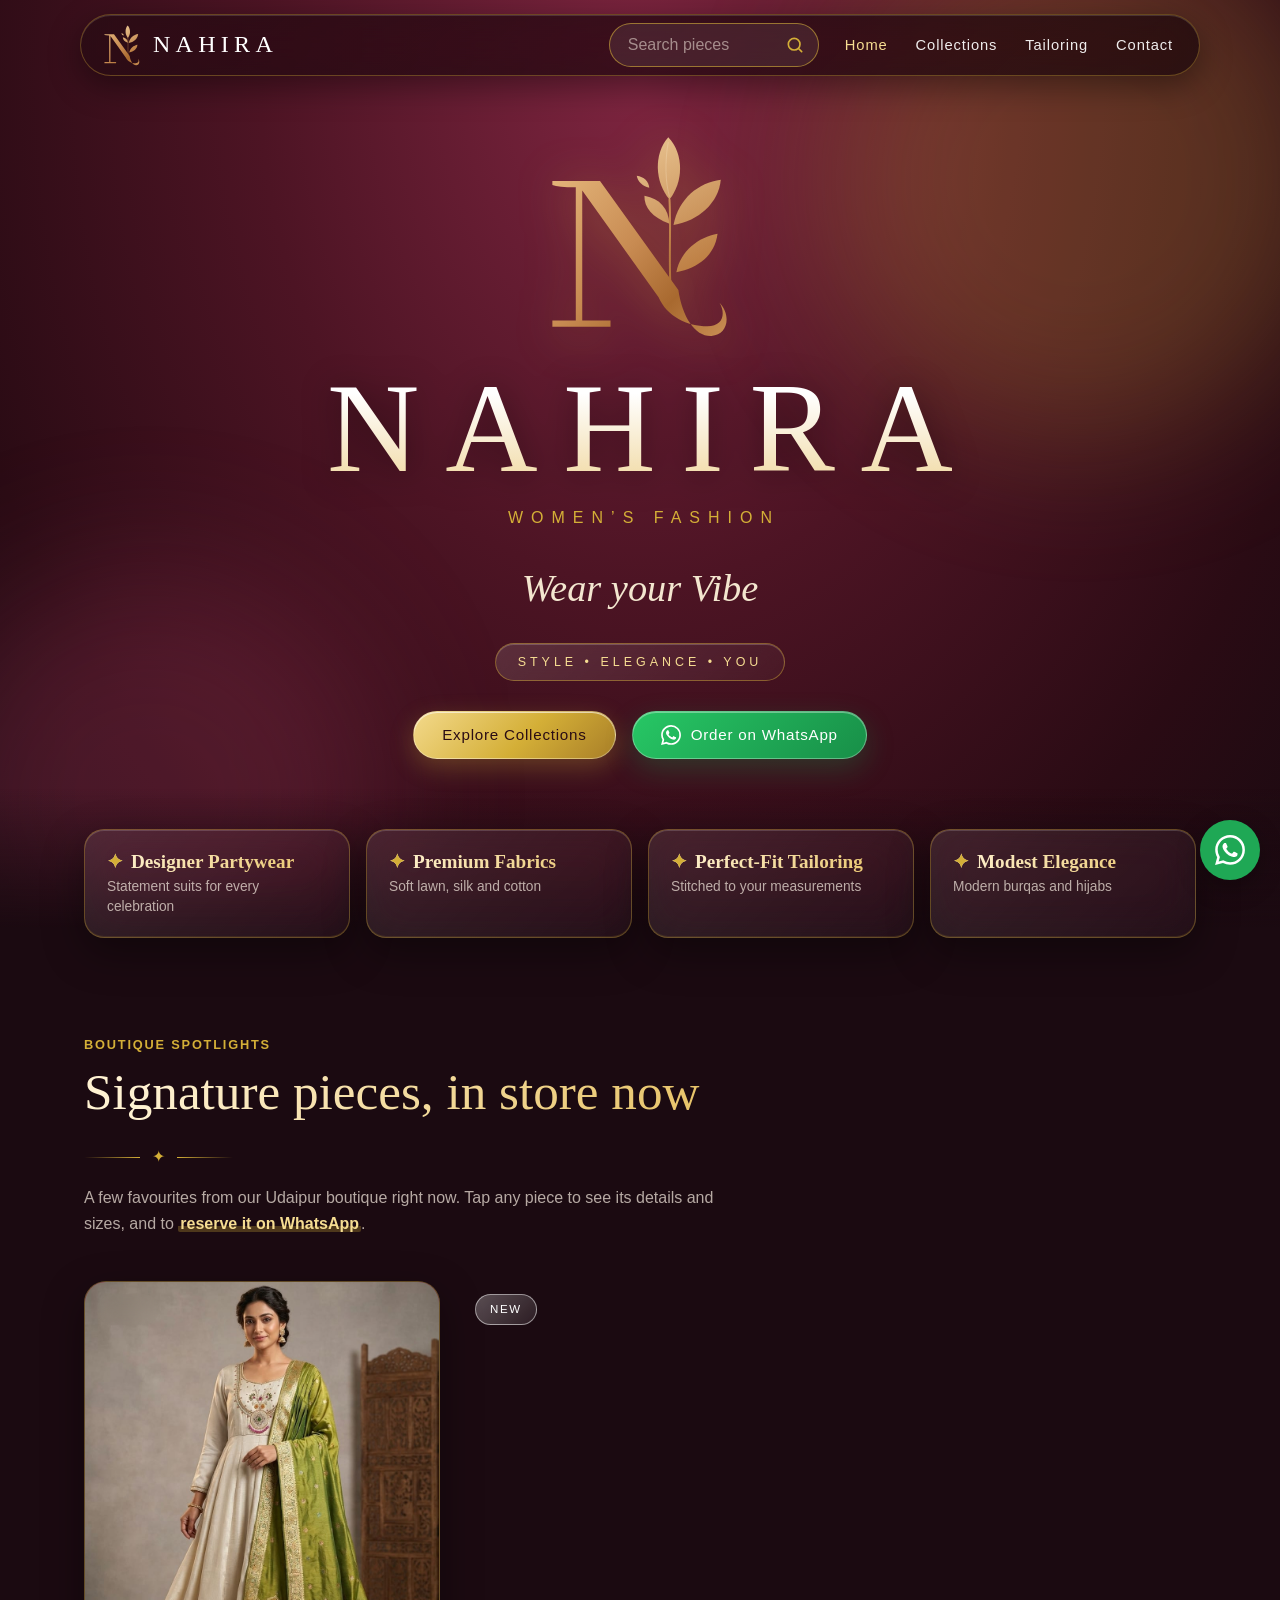
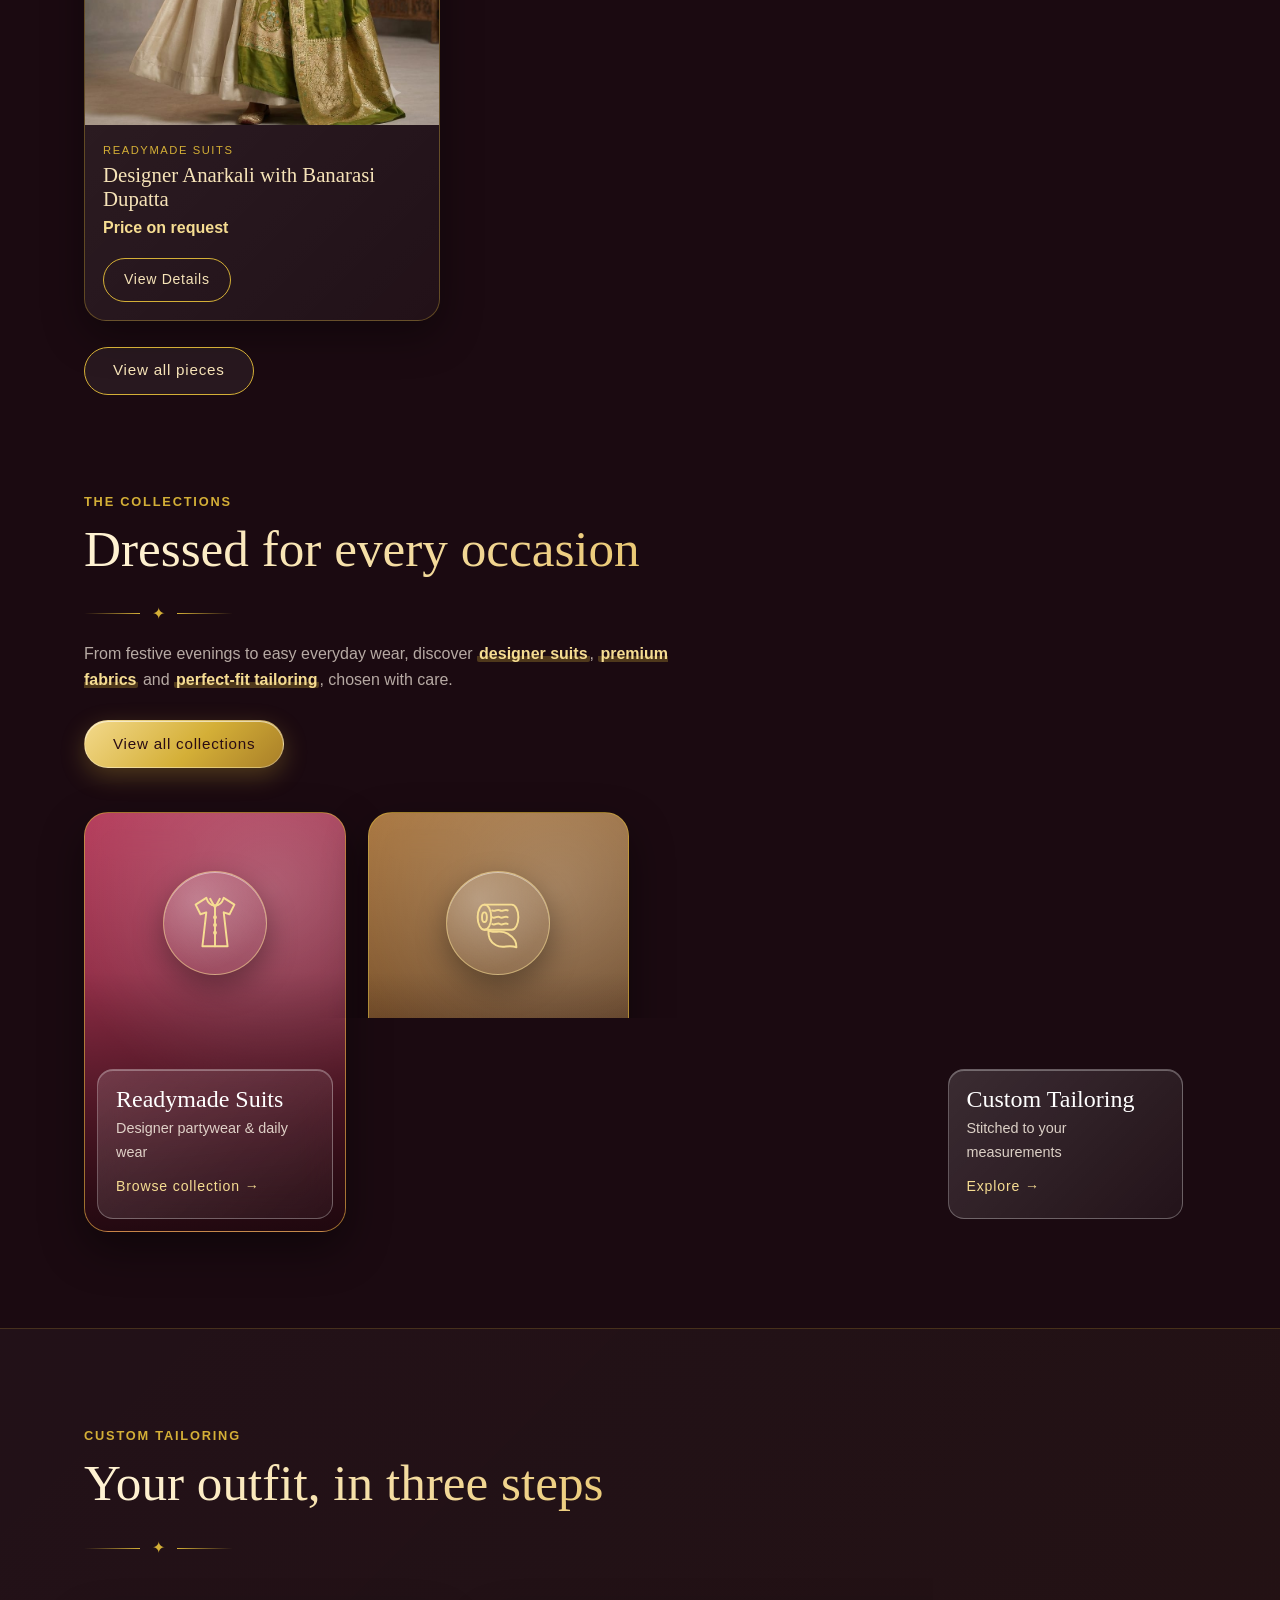
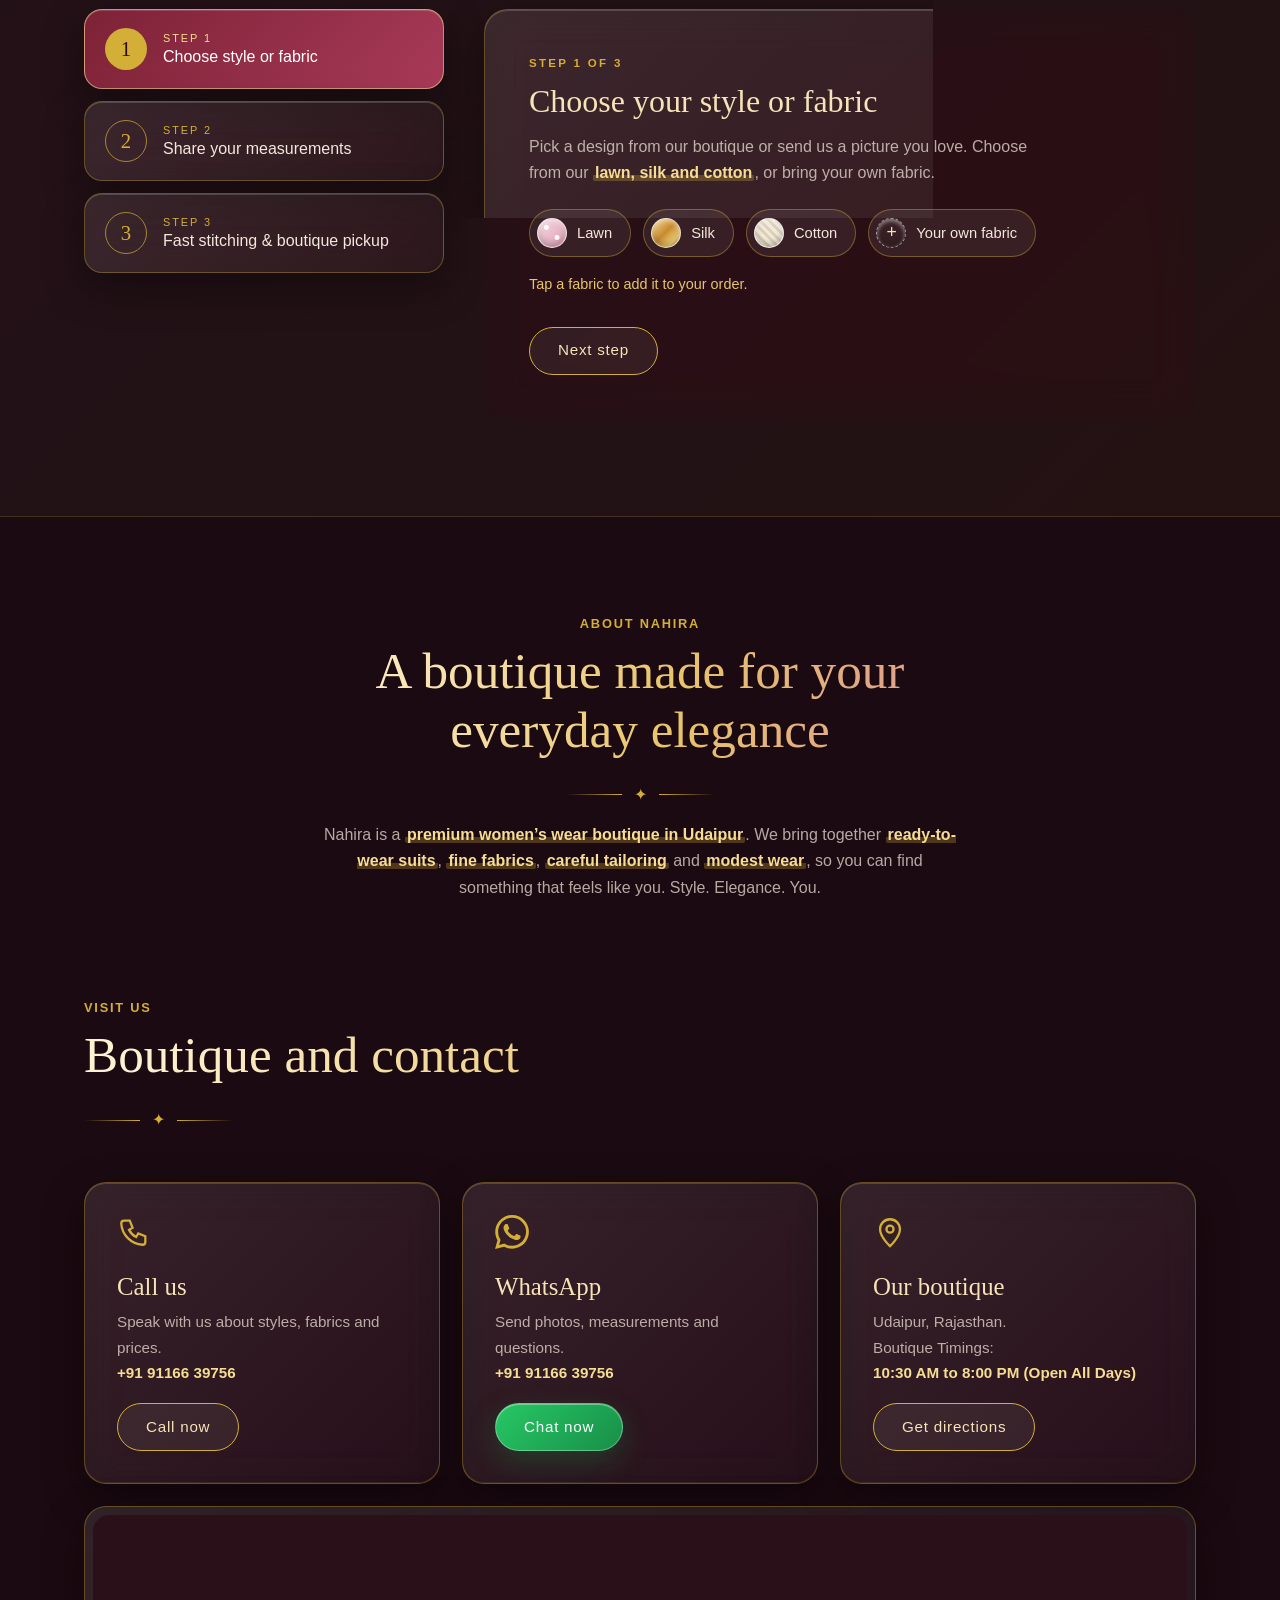
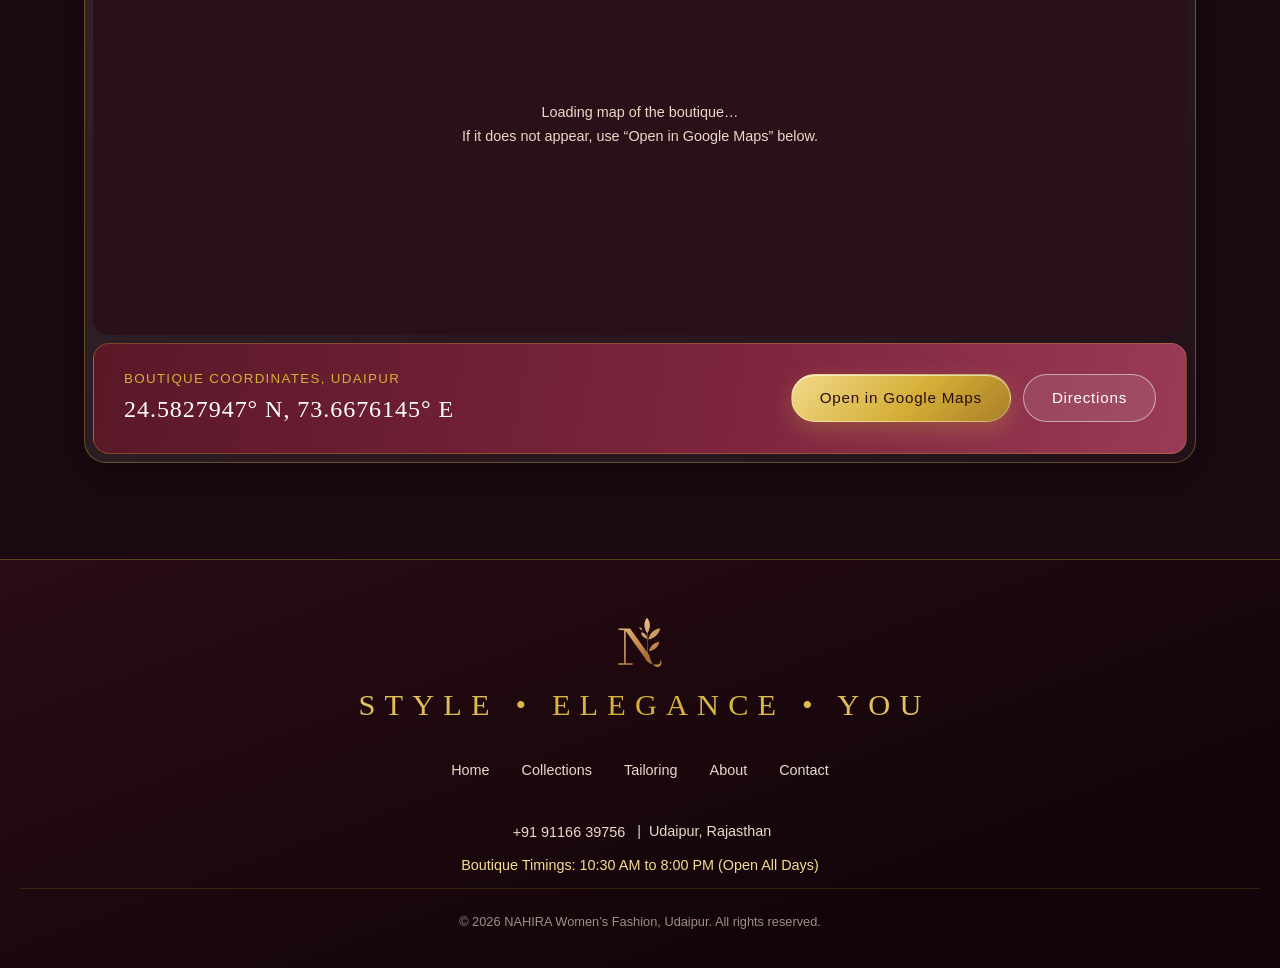
==== commit 6cadc864: "Add files via upload" ====
--- a/index.html
+++ b/index.html
@@ -1,389 +1,24 @@
 <!DOCTYPE html>
 <html lang="en">
 <head>
-  <meta name="google-site-verification" content="kNQYHkYStqjqv9sCTvhbz6NGvwlrKOeceafc1a-KuMM" />
 <meta charset="utf-8">
-<meta name="theme-color" content="#1b0a11">
+<meta name="google-site-verification" content="kNQYHkYStqjqv9sCTvhbz6NGvwlrKOeceafc1a-KuMM" />
 <meta name="viewport" content="width=device-width, initial-scale=1, viewport-fit=cover">
 <meta name="color-scheme" content="dark">
-<title>NAHIRA | Women&rsquo;s Fashion, Udaipur</title>
+<meta name="theme-color" content="#1b0a11">
+<title>NAHIRA | Women&rsquo;s Fashion, Udaipur &ndash; Wear your Vibe</title>
+<meta name="description" content="NAHIRA Women&rsquo;s Fashion, Udaipur: designer readymade suits, premium unstitched fabrics, custom tailoring, and modern burqas and hijabs. Wear your Vibe.">
+<meta property="og:site_name" content="NAHIRA Women&rsquo;s Fashion">
+<meta property="og:title" content="NAHIRA | Women&rsquo;s Fashion, Udaipur &ndash; Wear your Vibe">
+<meta property="og:description" content="NAHIRA Women&rsquo;s Fashion, Udaipur: designer readymade suits, premium unstitched fabrics, custom tailoring, and modern burqas and hijabs. Wear your Vibe.">
+<meta property="og:type" content="website">
+<meta name="twitter:card" content="summary">
+<script type="application/ld+json">{"@context":"https://schema.org","@type":"ClothingStore","name":"NAHIRA Women's Fashion","description":"Designer suits, unstitched fabrics, custom tailoring and modest wear in Udaipur.","telephone":"+919116639756","address":{"@type":"PostalAddress","addressLocality":"Udaipur","addressRegion":"Rajasthan","addressCountry":"IN"},"geo":{"@type":"GeoCoordinates","latitude":24.5827947,"longitude":73.6676145},"openingHours":"Mo-Su 10:30-20:00"}</script>
 <link rel="icon" href="data:image/svg+xml,%3Csvg xmlns='http://www.w3.org/2000/svg' viewBox='0 0 64 64'%3E%3Crect width='64' height='64' rx='14' fill='%235A1827'/%3E%3Ctext x='32' y='46' font-size='40' text-anchor='middle' fill='%23D4AF37' font-family='Georgia,serif'%3EN%3C/text%3E%3C/svg%3E">
-<meta name="description" content="NAHIRA Women&rsquo;s Fashion, Udaipur: designer readymade suits, premium unstitched fabrics, custom tailoring, and modern burqas and hijabs. Wear your Vibe.">
-<meta property="og:title" content="NAHIRA | Women&rsquo;s Fashion, Udaipur">
-<meta property="og:description" content="Designer suits, premium fabrics, custom tailoring and modest wear in Udaipur. Wear your Vibe.">
-<meta property="og:type" content="website">
-<script type="application/ld+json">{"@context":"https://schema.org","@type":"ClothingStore","name":"NAHIRA Women's Fashion","description":"Designer suits, unstitched fabrics, custom tailoring and modest wear in Udaipur.","telephone":"+919116639756","address":{"@type":"PostalAddress","addressLocality":"Udaipur","addressRegion":"Rajasthan","addressCountry":"IN"},"geo":{"@type":"GeoCoordinates","latitude":24.5827947,"longitude":73.6676145},"openingHours":"Mo-Su 10:30-20:00"}</script>
-<noscript><style>.fade,.rise{opacity:1!important;transform:none!important}.pane.on{opacity:1}
-</style></noscript>
-<style>
-:root{--wine:#5A1827;--wine-d:#3b0f19;--cream:#FBF7F2;--gold:#D4AF37;--rose:#b98a6a;--ink:#2a1218;
---serif:"Cormorant Garamond","Playfair Display",Palatino,"Palatino Linotype","Book Antiqua",Georgia,serif;
---sans:"Avenir Next","Segoe UI",Helvetica,Arial,sans-serif}
-*{box-sizing:border-box;margin:0;padding:0}
-html{scroll-behavior:smooth}
-body{font-family:var(--sans);background:var(--cream);color:var(--ink);line-height:1.65;overflow-x:hidden}
-a{color:inherit;text-decoration:none}
-:focus-visible{outline:2px solid var(--gold);outline-offset:3px}
-h1,h2,h3{font-family:var(--serif);font-weight:500;line-height:1.1}
-.wrap{max-width:1160px;margin:0 auto;padding:0 24px}
-section{padding:96px 0;scroll-margin-top:60px}
-.kicker{color:var(--rose);letter-spacing:.14em;font-size:.8rem;margin-bottom:10px}
-h2{font-size:clamp(2rem,4.5vw,3.2rem);color:var(--wine)}
-.lead{max-width:560px;margin-top:14px;color:#5b4a4f}
-.orn{display:flex;align-items:center;gap:12px;color:var(--gold);margin:18px 0 0}
-.orn i{height:1px;width:56px;background:linear-gradient(90deg,transparent,var(--gold))}
-.orn i:last-child{transform:scaleX(-1)}
-
-/* nav */
-nav{position:fixed;top:14px;left:50%;transform:translateX(-50%);width:min(1120px,calc(100% - 24px));z-index:50;
-display:flex;align-items:center;justify-content:space-between;padding:10px 20px;border-radius:999px;
-background:rgba(90,24,39,.55);backdrop-filter:blur(16px) saturate(140%);-webkit-backdrop-filter:blur(16px) saturate(140%);
-border:1px solid rgba(212,175,55,.35);color:#fff;transition:background .5s}
-nav.solid{background:rgba(59,15,25,.88)}
-.brand{display:flex;align-items:center;gap:10px;font-family:var(--serif);font-size:1.5rem;letter-spacing:.22em}
-.brand svg{width:42px;height:42px}
-.links{display:flex;gap:30px;font-size:.92rem;letter-spacing:.06em}
-.links a{position:relative;padding:4px 0;opacity:.9;transition:opacity .4s}
-.links a:after{content:"";position:absolute;left:0;bottom:0;height:1px;width:0;background:var(--gold);transition:width .5s}
-.links a:hover{opacity:1}.links a:hover:after{width:100%}
-.burger{display:none;background:none;border:0;color:#fff;font-size:1.6rem;cursor:pointer}
-@media(max-width:760px){
-.burger{display:block}
-.links{position:absolute;top:calc(100% + 10px);left:0;right:0;flex-direction:column;gap:0;border-radius:24px;padding:10px 24px;
-background:rgba(59,15,25,.96);border:1px solid rgba(212,175,55,.35);opacity:0;pointer-events:none;transform:translateY(-8px);transition:.4s}
-.links.open{opacity:1;pointer-events:auto;transform:none}
-.links a{padding:14px 0;border-bottom:1px solid rgba(212,175,55,.15)}
-.links a:last-child{border:0}}
-
-/* hero */
-.hero{min-height:100vh;min-height:100svh;display:flex;align-items:center;justify-content:center;text-align:center;color:#fff;position:relative;overflow:hidden;padding:130px 0 80px;
-background:radial-gradient(ellipse at 50% 28%,#7d2236 0%,var(--wine) 38%,var(--wine-d) 100%)}
-.glow{position:absolute;border-radius:50%;filter:blur(70px);pointer-events:none;animation:drift 14s ease-in-out infinite alternate}
-.g1{width:420px;height:420px;background:rgba(212,175,55,.22);top:-80px;right:-60px}
-.g2{width:360px;height:360px;background:rgba(185,138,106,.2);bottom:-100px;left:-80px;animation-delay:-6s}
-@keyframes drift{to{transform:translate(40px,30px) scale(1.12)}}
-.hero .wrap{position:relative;z-index:2}
-.emblem{width:clamp(130px,22vw,210px);margin:0 auto 18px;filter:drop-shadow(0 6px 24px rgba(212,175,55,.35))}
-.hero h1{font-size:clamp(3.4rem,12vw,8rem);letter-spacing:.2em;padding-left:.2em;font-weight:400}
-.sub{letter-spacing:.5em;padding-left:.5em;font-size:clamp(.78rem,2vw,1rem);color:var(--gold);margin-top:6px}
-.tag{font-family:var(--serif);font-style:italic;font-size:clamp(1.5rem,4vw,2.4rem);margin-top:26px;color:#f3e6cf}
-.cta{display:flex;gap:16px;justify-content:center;flex-wrap:wrap;margin-top:40px}
-.btn{display:inline-flex;align-items:center;gap:10px;padding:15px 30px;border-radius:999px;font-size:.95rem;letter-spacing:.06em;cursor:pointer;border:1px solid var(--gold);transition:transform .5s,background .5s,color .5s,box-shadow .5s}
-.btn:hover{transform:translateY(-3px)}
-.b-gold{background:var(--gold);color:var(--wine-d)}
-.b-gold:hover{background:#e3c25a;box-shadow:0 10px 30px rgba(212,175,55,.35)}
-.b-wa{background:#1fa855;border-color:#1fa855;color:#fff;animation:pulse 2.6s infinite}
-.b-wa:hover{background:#25c264}
-.b-line{background:transparent;color:var(--wine)}
-.b-line:hover{background:var(--wine);color:#fff}
-@keyframes pulse{0%{box-shadow:0 0 0 0 rgba(31,168,85,.55)}70%{box-shadow:0 0 0 18px rgba(31,168,85,0)}100%{box-shadow:0 0 0 0 rgba(31,168,85,0)}}
-.rise{opacity:0;transform:translateY(22px);animation:rise 1.4s cubic-bezier(.2,.7,.2,1) forwards}
-@keyframes rise{to{opacity:1;transform:none}}
-
-/* collections */
-.grid{display:grid;grid-template-columns:repeat(4,1fr);gap:22px;margin-top:48px}
-@media(max-width:980px){.grid{grid-template-columns:repeat(2,1fr)}}
-@media(max-width:560px){.grid{grid-template-columns:1fr}section{padding:72px 0}}
-.card{position:relative;border-radius:22px;overflow:hidden;aspect-ratio:3/4;display:flex;align-items:flex-end;color:#fff;border:1px solid rgba(212,175,55,.5);cursor:pointer;isolation:isolate}
-.card .art{position:absolute;inset:0;transition:transform 1.4s cubic-bezier(.2,.7,.2,1);z-index:-2}
-.card:hover .art{transform:scale(1.1)}
-.card:after{content:"";position:absolute;inset:0;background:linear-gradient(to top,rgba(30,6,13,.88) 5%,rgba(30,6,13,.1) 60%);z-index:-1}
-.card .txt{padding:22px}
-.card h3{font-size:1.65rem}
-.card p{font-size:.9rem;opacity:.85;margin-top:6px}
-.card .more{display:inline-block;margin-top:12px;color:var(--gold);font-size:.85rem;letter-spacing:.08em;transform:translateY(6px);opacity:0;transition:.5s}
-.card:hover .more,.card:focus-visible .more{opacity:1;transform:none}
-@media(hover:none){.card .more{opacity:1;transform:none}}
-.a1{background:radial-gradient(circle at 70% 20%,#c9566f,transparent 55%),linear-gradient(160deg,#8a2a42,#4a1220)}
-.a2{background:radial-gradient(circle at 30% 25%,#e8cf8a,transparent 50%),linear-gradient(160deg,#b98a6a,#6b4531)}
-.a3{background:radial-gradient(circle at 75% 30%,#d9a0b0,transparent 50%),linear-gradient(160deg,#6d1f33,#2b0a13)}
-.a4{background:radial-gradient(circle at 25% 20%,#8d6d78,transparent 50%),linear-gradient(160deg,#3a1b26,#170810)}
-.art svg{position:absolute;inset:0;width:100%;height:100%;opacity:.5}
-
-/* tailoring */
-#tailoring{background:#fff;border-block:1px solid rgba(212,175,55,.35)}
-.steps{display:grid;grid-template-columns:340px 1fr;gap:40px;margin-top:48px;align-items:stretch}
-@media(max-width:860px){.steps{grid-template-columns:1fr}}
-.tabs{display:flex;flex-direction:column;gap:12px}
-@media(max-width:860px){.tabs{flex-direction:row;overflow-x:auto;padding-bottom:6px}.tab{min-width:230px}}
-.tab{display:flex;gap:16px;align-items:center;text-align:left;padding:18px 20px;border-radius:18px;background:var(--cream);border:1px solid transparent;cursor:pointer;font:inherit;color:var(--ink);transition:.5s}
-.tab:hover{border-color:rgba(212,175,55,.6)}
-.tab .n{flex:none;width:42px;height:42px;border-radius:50%;display:grid;place-items:center;font-family:var(--serif);font-size:1.3rem;border:1px solid var(--gold);color:var(--wine);transition:.5s}
-.tab.on{background:var(--wine);color:#fff;border-color:var(--gold)}
-.tab.on .n{background:var(--gold);color:var(--wine-d)}
-.panel{border-radius:24px;padding:44px;background:linear-gradient(150deg,var(--cream),#f3e8da);border:1px solid rgba(212,175,55,.5);position:relative;min-height:300px}
-@media(max-width:560px){.panel{padding:28px}}
-.pane{display:none;animation:rise .9s forwards;opacity:0}
-.pane.on{display:block}
-.pane h3{font-size:2rem;color:var(--wine)}
-.pane p{margin-top:14px;max-width:520px;color:#5b4a4f}
-.chips{display:flex;flex-wrap:wrap;gap:10px;margin-top:22px}
-.chips span{padding:8px 16px;border-radius:999px;border:1px solid var(--gold);font-size:.86rem;color:var(--wine);background:#fff}
-.nav2{display:flex;gap:12px;margin-top:30px;flex-wrap:wrap}
-
-/* info */
-.info{display:grid;grid-template-columns:repeat(3,1fr);gap:22px;margin-top:48px}
-@media(max-width:860px){.info{grid-template-columns:1fr}}
-.ic{background:#fff;border:1px solid rgba(212,175,55,.5);border-radius:22px;padding:32px;transition:transform .6s,box-shadow .6s}
-.ic:hover{transform:translateY(-6px);box-shadow:0 18px 40px rgba(90,24,39,.12)}
-.ic svg{width:34px;height:34px;color:var(--gold);margin-bottom:16px}
-.ic h3{font-size:1.55rem;color:var(--wine)}
-.ic p{margin:8px 0 18px;color:#5b4a4f;font-size:.95rem}
-.mapbox{margin-top:22px;border-radius:22px;overflow:hidden;border:1px solid var(--gold);background:var(--wine)}
-.mapframe{position:relative;height:clamp(280px,45vw,420px);background:#efe6d8;display:grid;place-items:center;color:var(--wine);font-size:.9rem;text-align:center;padding:20px}
-.mapframe iframe{position:absolute;inset:0;width:100%;height:100%;border:0}
-.coord{padding:24px 30px;color:#fff;display:flex;justify-content:space-between;align-items:center;gap:20px;flex-wrap:wrap}
-.mb{display:flex;gap:12px;flex-wrap:wrap}
-.coord b{display:block;font-family:var(--serif);font-size:1.5rem;font-weight:500;letter-spacing:.04em}
-.coord small{display:block;color:var(--gold);letter-spacing:.1em}
-
-/* footer */
-footer{background:var(--wine-d);color:#e8d9c8;text-align:center;padding:64px 0 36px}
-footer svg{width:56px;margin:0 auto 14px}
-.motto{font-family:var(--serif);font-size:clamp(1.3rem,3.5vw,2rem);letter-spacing:.3em;color:var(--gold);padding-left:.3em}
-.fl{display:flex;gap:26px;justify-content:center;flex-wrap:wrap;margin:26px 0;font-size:.9rem}
-.fl a:hover{color:var(--gold)}
-.copy{font-size:.8rem;opacity:.65;border-top:1px solid rgba(212,175,55,.25);padding-top:22px;margin-top:10px}
-
-/* floating wa */
-.fab{position:fixed;right:20px;bottom:20px;z-index:60;width:60px;height:60px;border-radius:50%;background:#1fa855;display:grid;place-items:center;color:#fff;box-shadow:0 8px 24px rgba(0,0,0,.28);animation:pulse 2.6s infinite;transition:transform .5s}
-.fab:hover{transform:scale(1.08)}
-.fab svg{width:30px;height:30px}
-
-.fade{opacity:0;transform:translateY(18px);transition:opacity 1.2s ease,transform 1.2s cubic-bezier(.2,.7,.2,1)}
-.fade.in{opacity:1;transform:none}
-@media(prefers-reduced-motion:reduce){*{animation:none!important;transition:none!important}.rise,.fade{opacity:1;transform:none}.glow{display:none}}
-
-
-/* ===== v3: deep luxury dark glass ===== */
-:root{--spring:cubic-bezier(.34,1.56,.64,1);--champ:#f6e3b8;--txt:#f3e8dc;--mut:rgba(243,232,220,.72)}
-body{background:#1b0a11;color:var(--txt)}
-body::before{content:"";position:fixed;inset:0;z-index:-1;pointer-events:none;background:
-radial-gradient(640px 520px at 6% 14%,rgba(212,175,55,.10),transparent 62%),
-radial-gradient(720px 600px at 96% 34%,rgba(176,58,98,.20),transparent 62%),
-radial-gradient(700px 600px at 18% 88%,rgba(122,34,56,.30),transparent 62%),
-linear-gradient(180deg,#1b0a11,#260e18 50%,#170810)}
-h2{background:linear-gradient(100deg,#fff2d2 5%,#e8c46a 55%,#d98aa0 108%);-webkit-background-clip:text;background-clip:text;color:transparent;padding-bottom:.08em}
-.kicker{font-weight:600;color:var(--gold)}
-.lead{color:var(--mut)}
-.hl{font-weight:600;color:#f6dd92;background:linear-gradient(transparent 62%,rgba(212,175,55,.28) 0);padding:0 2px;border-radius:2px}
-
-/* nav */
-nav{background:linear-gradient(135deg,rgba(40,12,20,.62),rgba(26,8,14,.48));backdrop-filter:blur(22px) saturate(120%);-webkit-backdrop-filter:blur(22px) saturate(120%);border:1px solid rgba(212,175,55,.38);box-shadow:inset 0 1px 0 rgba(255,255,255,.14),0 10px 32px rgba(0,0,0,.4)}
-nav.solid{background:linear-gradient(135deg,rgba(32,10,17,.9),rgba(26,8,14,.84))}
-.links a{display:inline-block;transition:transform .45s var(--spring),color .3s,opacity .3s;transform-origin:center}
-.links a:hover,.links a:focus-visible{transform:translateY(-2px) scale(1.16);color:#f6dd92;opacity:1}
-@media(max-width:760px){.links a{display:block;transform-origin:left center}.links a:hover{transform:scale(1.06)}}
-
-/* hero */
-.hero{background:radial-gradient(ellipse at 50% 8%,#7e2540 0%,#4d1424 42%,#2a0b14 78%,#1b0a11 100%);padding-bottom:170px}
-.g1{width:520px;height:520px;background:rgba(212,175,55,.22)}
-.g2{width:460px;height:460px;background:rgba(190,70,110,.24)}
-.hero:after{content:"";position:absolute;left:0;right:0;bottom:0;height:140px;background:linear-gradient(to top,#1b0a11,rgba(27,10,17,0));z-index:1}
-.hero h1{background:linear-gradient(180deg,#fff 25%,#efd496 100%);-webkit-background-clip:text;background-clip:text;color:transparent;filter:drop-shadow(0 4px 18px rgba(0,0,0,.45))}
-.motif{display:inline-block;margin-top:22px;padding:8px 22px;border-radius:999px;font-size:.78rem;letter-spacing:.32em;color:#f6dd92;background:linear-gradient(135deg,rgba(255,255,255,.12),rgba(255,255,255,.03));border:1px solid rgba(212,175,55,.45);backdrop-filter:blur(14px);-webkit-backdrop-filter:blur(14px);box-shadow:inset 0 1px 0 rgba(255,255,255,.2)}
-.cta{margin-top:26px}
-
-/* buttons */
-.b-gold{background:linear-gradient(135deg,#f3d98b,#D4AF37 55%,#a97f28);color:#2a0c14;border-color:rgba(255,255,255,.3);box-shadow:inset 0 1px 0 rgba(255,255,255,.6),0 8px 24px rgba(212,175,55,.28)}
-.b-gold:hover{background:linear-gradient(135deg,#f9e5a6,#e0bc48 55%,#bc8f30)}
-.b-wa{background:linear-gradient(135deg,#27c765,#188f48);border-color:rgba(255,255,255,.3)}
-.b-line{background:rgba(255,255,255,.06);color:var(--champ);border-color:rgba(212,175,55,.6)}
-.b-line:hover{background:var(--gold);color:#2a0c14}
-.coord .b-line{background:rgba(255,255,255,.1);border-color:rgba(255,255,255,.5);color:#fff}
-.coord .b-line:hover{background:rgba(255,255,255,.26);color:#fff}
-
-/* dark glass surfaces */
-.feat,.ic,.panel,.tab,.mapbox{background:linear-gradient(135deg,rgba(255,255,255,.10),rgba(255,255,255,.03));backdrop-filter:blur(20px) saturate(140%);-webkit-backdrop-filter:blur(20px) saturate(140%);border:1px solid rgba(212,175,55,.28);box-shadow:0 14px 40px rgba(0,0,0,.38),inset 0 1px 0 rgba(255,255,255,.16),inset 0 -1px 0 rgba(212,175,55,.12);color:var(--txt)}
-
-/* feature strip */
-.strip{position:relative;z-index:3;margin-top:-100px;padding-top:0;display:grid;grid-template-columns:repeat(4,1fr);gap:16px}
-@media(max-width:1100px){.strip{grid-template-columns:repeat(2,1fr);margin-top:-110px}}
-@media(max-width:420px){.strip{grid-template-columns:1fr}}
-.feat{border-radius:20px;padding:20px 22px;display:flex;flex-direction:column;gap:4px;cursor:default;
-transition:opacity 1.2s ease,transform .5s var(--spring),box-shadow .5s,border-color .5s}
-.feat b{font-family:var(--serif);font-size:1.2rem;font-weight:600;line-height:1.2;background:linear-gradient(100deg,#fff2d2,#e8c46a);-webkit-background-clip:text;background-clip:text;color:transparent}
-.feat b:before{content:"\2726";margin-right:8px;color:var(--gold);-webkit-text-fill-color:var(--gold)}
-.feat span{font-size:.86rem;color:var(--mut);line-height:1.45}
-
-/* collection cards */
-.a1{background:radial-gradient(circle at 70% 18%,rgba(220,104,140,.75),transparent 56%),linear-gradient(160deg,#7a2238,#2c0c16)}
-.a2{background:radial-gradient(circle at 30% 22%,rgba(236,200,112,.62),transparent 54%),linear-gradient(160deg,#8a5a3a,#2e1a12)}
-.a3{background:radial-gradient(circle at 74% 24%,rgba(204,94,124,.6),transparent 54%),linear-gradient(160deg,#6d1f33,#1f0910)}
-.a4{background:radial-gradient(circle at 26% 20%,rgba(176,134,156,.55),transparent 54%),linear-gradient(160deg,#4a2a38,#150910)}
-.card{border:1px solid rgba(212,175,55,.4);box-shadow:0 18px 44px rgba(0,0,0,.42);transition:opacity 1.2s ease,transform .5s var(--spring),box-shadow .5s,border-color .5s}
-.card:after{background:linear-gradient(to top,rgba(20,5,10,.82) 0%,rgba(20,5,10,0) 64%)}
-.card .txt{position:relative;z-index:2;margin:auto 12px 0;padding:15px 18px;border-radius:16px;background:linear-gradient(135deg,rgba(255,255,255,.14),rgba(255,255,255,.04));backdrop-filter:blur(16px) saturate(140%);-webkit-backdrop-filter:blur(16px) saturate(140%);border:1px solid rgba(255,255,255,.28);box-shadow:inset 0 1px 0 rgba(255,255,255,.3)}
-.card .more{opacity:1;transform:none;color:#f6dd92}
-.tagc{position:absolute;top:14px;left:14px;z-index:2;padding:5px 14px;border-radius:999px;font-size:.72rem;letter-spacing:.14em;text-transform:uppercase;color:#fff;background:linear-gradient(135deg,rgba(255,255,255,.26),rgba(255,255,255,.06));border:1px solid rgba(255,255,255,.45);backdrop-filter:blur(10px);-webkit-backdrop-filter:blur(10px)}
-.card{flex-direction:column;align-items:stretch;min-height:min-content;padding-bottom:12px}
-.ico{position:relative;flex:none;z-index:2;width:104px;height:104px;margin:54px auto 14px;display:grid;place-items:center;border-radius:50%;color:#f6dd92;
-background:radial-gradient(circle at 32% 28%,rgba(255,255,255,.28),rgba(255,255,255,.06) 70%);border:1px solid rgba(246,221,146,.55);backdrop-filter:blur(10px);-webkit-backdrop-filter:blur(10px);box-shadow:inset 0 1px 0 rgba(255,255,255,.45),0 12px 30px rgba(0,0,0,.35);transition:transform .6s var(--spring),box-shadow .6s}
-.ico svg{width:62px;height:62px;stroke-width:2;filter:drop-shadow(0 2px 6px rgba(0,0,0,.35))}
-.card:hover .ico,.card:focus-visible .ico{transform:scale(1.12) translateY(-4px);box-shadow:inset 0 1px 0 rgba(255,255,255,.5),0 18px 40px rgba(0,0,0,.45),0 0 34px rgba(246,221,146,.28)}
-
-/* tailoring */
-#tailoring{background:linear-gradient(135deg,rgba(255,255,255,.03),rgba(212,175,55,.05));border-block:1px solid rgba(212,175,55,.2)}
-.steps{grid-template-columns:360px 1fr}
-@media(max-width:980px){.steps{grid-template-columns:1fr}.tabs{display:grid;grid-template-columns:repeat(3,1fr);gap:12px;overflow:visible;padding:0}.tab{min-width:0;padding:14px;gap:12px}.tab .n{width:38px;height:38px;flex:none}}
-@media(max-width:640px){.tabs{grid-template-columns:1fr;gap:10px}.tab{padding:12px 14px}}
-.tab{transition:transform .45s var(--spring),box-shadow .45s,border-color .45s,background .45s;color:var(--txt)}
-.tab .n{color:var(--gold);border-color:rgba(212,175,55,.7)}
-.tl{line-height:1.35}
-.tl small{display:block;font-size:.68rem;letter-spacing:.18em;color:var(--gold)}
-.tab.on{background:linear-gradient(135deg,#7d2236,#a83a58);color:#fff;border-color:rgba(246,221,146,.6)}
-.tab.on .n{background:var(--gold);color:#2a0c14}
-.tab.on .tl small{color:#f6dd92}
-.panel{min-height:320px}
-.pk{color:var(--gold);letter-spacing:.2em;font-size:.72rem;font-weight:600;margin-bottom:10px}
-.pane h3{color:var(--champ)}
-.pane p{color:var(--mut)}
-.pane p.pk{color:var(--gold)}
-.chips span,.fo{transition:transform .4s var(--spring),box-shadow .4s,background .4s,border-color .4s}
-.chips span{background:rgba(255,255,255,.06);color:var(--txt);border-color:rgba(212,175,55,.4);cursor:default}
-.fos{display:flex;flex-wrap:wrap;gap:12px;margin-top:22px}
-.fo{display:inline-flex;align-items:center;gap:10px;padding:7px 18px 7px 7px;border-radius:999px;font:inherit;font-size:.92rem;color:var(--txt);cursor:pointer;background:rgba(255,255,255,.07);border:1px solid rgba(212,175,55,.42)}
-.fo i{flex:none;width:30px;height:30px;border-radius:50%;border:1px solid rgba(255,255,255,.55);box-shadow:inset 0 2px 4px rgba(255,255,255,.5),inset 0 -3px 6px rgba(0,0,0,.25);position:relative}
-.sw-lawn{background:radial-gradient(circle at 30% 30%,#fff 0 2px,transparent 3px),radial-gradient(circle at 68% 66%,#fff 0 2px,transparent 3px),linear-gradient(135deg,#f6dbe3,#df9db4)}
-.sw-silk{background:linear-gradient(135deg,#f6dd92,#c98a2f 48%,#f1d27a 78%,#b8791f)}
-.sw-cotton{background:repeating-linear-gradient(45deg,#f1eadb 0 3px,#ddd0b6 3px 6px)}
-.sw-own{background:transparent;border-style:dashed!important;display:grid;place-items:center}
-.sw-own:before{content:"+";color:var(--champ);font-size:1.1rem;line-height:1}
-.fo[aria-pressed=true]{background:linear-gradient(135deg,rgba(212,175,55,.38),rgba(212,175,55,.12));border-color:var(--gold);color:#fff;box-shadow:0 0 0 1px rgba(212,175,55,.5),0 10px 26px rgba(212,175,55,.2)}
-.selnote{margin-top:16px;font-size:.9rem;color:#e8c46a!important;min-height:1.5em}
-
-/* info cards, map, footer */
-.ic{transition:opacity 1.2s ease,transform .5s var(--spring),box-shadow .5s,border-color .5s}
-.ic h3{color:var(--champ)}
-.ic p{color:var(--mut)}
-.ic p b{color:#f6dd92!important}
-.mapbox{padding:8px}
-.mapframe{border-radius:16px;overflow:hidden;background:#2a1119;color:#e8d9c8}
-.coord{margin-top:8px;border-radius:16px;background:linear-gradient(100deg,#5A1827,#7e2540 60%,#9a3a56);border:1px solid rgba(212,175,55,.3)}
-footer{background:linear-gradient(160deg,#2a0c14,#120509 75%);border-top:1px solid rgba(212,175,55,.3)}
-.motto{background:linear-gradient(90deg,#f6dd92,#D4AF37,#f6dd92);-webkit-background-clip:text;background-clip:text;color:transparent}
-
-/* hover pop-ups (hover-capable devices) */
-@media(hover:hover){
-.feat:hover{transform:translateY(-9px) scale(1.05);border-color:rgba(246,221,146,.75);box-shadow:0 24px 54px rgba(0,0,0,.55),0 0 30px rgba(212,175,55,.2),inset 0 1px 0 rgba(255,255,255,.2)}
-.card:hover{transform:translateY(-8px) scale(1.025);border-color:rgba(246,221,146,.7);box-shadow:0 28px 60px rgba(0,0,0,.55),0 0 30px rgba(212,175,55,.18)}
-.ic:hover{transform:translateY(-8px) scale(1.03);border-color:rgba(246,221,146,.6);box-shadow:0 24px 54px rgba(0,0,0,.5)}
-.tab:hover{transform:translateY(-4px) scale(1.04);border-color:rgba(246,221,146,.75);box-shadow:0 16px 36px rgba(0,0,0,.45)}
-.fo:hover{transform:translateY(-5px) scale(1.09);border-color:var(--gold);box-shadow:0 14px 30px rgba(0,0,0,.45),0 0 18px rgba(212,175,55,.22)}
-.chips span:hover{transform:translateY(-4px) scale(1.1);border-color:var(--gold);background:rgba(212,175,55,.16);box-shadow:0 10px 22px rgba(0,0,0,.4)}
-}
-
-/* diagonal light sweep: glides top-left to bottom-right on hover, reverses on leave */
-.feat,.ic,.tab,.panel,.btn,.mapbox{position:relative;overflow:hidden}
-.feat::after,.ic::after,.tab::after,.panel::after,.btn::after,.mapbox::after,.card::before,.hero::before{content:"";position:absolute;inset:0;border-radius:inherit;pointer-events:none;z-index:3;
-background:linear-gradient(135deg,transparent 46.5%,rgba(255,238,196,.34) 50%,transparent 53.5%);background-size:300% 300%;background-position:0 0;transition:background-position 1.15s cubic-bezier(.45,0,.2,1)}
-.card::before{z-index:1}
-.hero::before{z-index:1;background-image:linear-gradient(135deg,transparent 47.5%,rgba(255,238,196,.16) 50%,transparent 52.5%);transition-duration:1.6s}
-.feat:hover::after,.ic:hover::after,.tab:hover::after,.panel:hover::after,.btn:hover::after,.mapbox:hover::after,.card:hover::before,.hero:hover::before{background-position:100% 100%}
-
-@media(max-width:1100px){.ico{width:92px;height:92px;margin-top:50px}.ico svg{width:54px;height:54px}}
-@media(max-width:560px){
-.ico{width:88px;height:88px}.ico svg{width:46px;height:46px}
-.fo{font-size:.86rem}.panel{padding:26px 22px}.coord{padding:20px}}
-
-/* ===== v4: popup inputs, summary, smooth scroll ===== */
-@media(prefers-reduced-motion:reduce){html{scroll-behavior:auto}}
-.panel{overflow:visible}
-.fo-t{max-width:190px;overflow:hidden;text-overflow:ellipsis;white-space:nowrap}
-.fo[aria-expanded=true]{border-color:var(--gold);box-shadow:0 0 0 1px rgba(212,175,55,.5)}
-.mhead{display:flex;align-items:center;justify-content:space-between;gap:12px;flex-wrap:wrap;margin-top:20px}
-.mcount{font-size:.86rem;color:#e8c46a;margin:0!important}
-.unit{display:inline-flex;gap:2px;padding:3px;border-radius:999px;border:1px solid rgba(212,175,55,.4);background:rgba(255,255,255,.05)}
-.unit button{font:inherit;font-size:.8rem;letter-spacing:.08em;padding:6px 16px;border-radius:999px;border:0;background:transparent;color:var(--mut);cursor:pointer;transition:background .35s,color .35s}
-.unit button[aria-pressed=true]{background:linear-gradient(135deg,#f3d98b,#D4AF37);color:#2a0c14}
-.mcs{display:flex;flex-wrap:wrap;gap:10px;margin-top:16px}
-.mc{font:inherit;font-size:.88rem;display:inline-flex;align-items:center;gap:8px;padding:9px 16px 9px 12px;border-radius:999px;cursor:pointer;color:var(--txt);background:rgba(255,255,255,.06);border:1px solid rgba(212,175,55,.4);transition:transform .4s var(--spring),box-shadow .4s,background .4s,border-color .4s}
-.mc:before{content:"+";display:grid;place-items:center;width:20px;height:20px;border-radius:50%;border:1px solid rgba(212,175,55,.6);color:var(--gold);font-size:.95rem;line-height:1}
-.mc b{display:none;font-weight:600;color:#f6dd92}
-.mc.set{background:linear-gradient(135deg,rgba(212,175,55,.32),rgba(212,175,55,.1));border-color:var(--gold);color:#fff}
-.mc.set:before{content:"\2713";background:var(--gold);color:#2a0c14;border-color:var(--gold);font-size:.7rem}
-.mc.set b{display:inline}
-.mc[aria-expanded=true]{border-color:#f6dd92;box-shadow:0 0 0 3px rgba(212,175,55,.2)}
-@media(hover:hover){.mc:hover{transform:translateY(-5px) scale(1.08);border-color:var(--gold);box-shadow:0 12px 26px rgba(0,0,0,.45),0 0 16px rgba(212,175,55,.2)}}
-
-/* popup input */
-.pop{position:absolute;z-index:20;left:0;top:0;visibility:hidden;opacity:0;transform:translateY(10px) scale(.96);transform-origin:var(--ax,50%) 0;
-transition:opacity .3s ease,transform .5s var(--spring),visibility 0s .5s;padding:16px 16px 14px;border-radius:18px;
-background:linear-gradient(135deg,rgba(66,20,34,.97),rgba(30,9,16,.98));backdrop-filter:blur(22px);-webkit-backdrop-filter:blur(22px);
-border:1px solid rgba(246,221,146,.55);box-shadow:0 26px 60px rgba(0,0,0,.6),inset 0 1px 0 rgba(255,255,255,.18),0 0 30px rgba(212,175,55,.15)}
-.pop.show{visibility:visible;opacity:1;transform:none;transition-delay:0s}
-.pop-arrow{position:absolute;top:-7px;left:var(--ax,50%);width:12px;height:12px;margin-left:-6px;transform:rotate(45deg);background:rgb(66,20,34);border-left:1px solid rgba(246,221,146,.55);border-top:1px solid rgba(246,221,146,.55)}
-.pop-h{display:flex;justify-content:space-between;align-items:center;margin-bottom:10px;gap:10px}
-.pop-h b{font-family:var(--serif);font-size:1.25rem;font-weight:500;color:var(--champ)}
-.pop-x{flex:none;width:28px;height:28px;border-radius:50%;border:1px solid rgba(212,175,55,.5);background:rgba(255,255,255,.06);color:var(--champ);font-size:1.1rem;line-height:1;cursor:pointer;transition:transform .35s var(--spring),background .3s}
-.pop-x:hover{transform:rotate(90deg) scale(1.1);background:rgba(212,175,55,.25)}
-.pop-f{display:flex;align-items:center;gap:8px;padding:0 14px;border-radius:12px;background:rgba(255,255,255,.07);border:1px solid rgba(212,175,55,.45);transition:border-color .3s,box-shadow .3s}
-.pop-f:focus-within{border-color:#f6dd92;box-shadow:0 0 0 3px rgba(212,175,55,.2)}
-.pop-f input{flex:1;min-width:0;background:none;border:0;outline:0;color:#fff;font:inherit;font-size:16px;padding:12px 0}
-.pop-f input::placeholder{color:rgba(243,232,220,.4)}
-.pop-f span{color:#f6dd92;font-size:.85rem;white-space:nowrap}
-.pop-e{min-height:1.3em;margin:8px 0 2px!important;font-size:.8rem;color:#ff9fb0!important}
-.pop-b{display:flex;gap:10px;justify-content:flex-end;margin-top:4px}
-.pbtn{font:inherit;font-size:.86rem;padding:9px 22px;border-radius:999px;cursor:pointer;border:1px solid var(--gold);background:linear-gradient(135deg,#f3d98b,#D4AF37 55%,#a97f28);color:#2a0c14;transition:transform .35s var(--spring),box-shadow .35s}
-.pbtn:hover{transform:translateY(-2px) scale(1.05);box-shadow:0 8px 20px rgba(212,175,55,.3)}
-.pbtn.ghost{background:transparent;color:var(--champ)}
-.pop.shake{animation:shake .4s}
-@keyframes shake{20%,60%{transform:translateX(-6px)}40%,80%{transform:translateX(6px)}}
-
-/* order summary */
-.summary{margin-top:22px;padding:18px 20px 8px;border-radius:18px;background:rgba(0,0,0,.24);border:1px solid rgba(212,175,55,.35);box-shadow:inset 0 1px 0 rgba(255,255,255,.08);max-width:560px}
-.pane .sum-h{font-family:var(--serif);font-size:1.25rem;color:var(--champ);margin:0 0 6px;max-width:none}
-.srow{display:grid;grid-template-columns:116px 1fr auto;gap:12px;align-items:start;padding:11px 0;border-top:1px solid rgba(212,175,55,.18);font-size:.92rem}
-.srow .k{color:var(--gold);font-size:.72rem;letter-spacing:.14em;text-transform:uppercase;padding-top:4px}
-.srow .v{color:var(--txt);word-break:break-word;min-width:0}
-.srow .edit{background:none;border:0;color:#f6dd92;font:inherit;font-size:.82rem;cursor:pointer;text-decoration:underline;text-underline-offset:3px;padding:2px 0}
-.empty{color:var(--mut);font-style:italic}
-.mg{display:grid;grid-template-columns:repeat(auto-fill,minmax(120px,1fr));gap:6px 14px}
-.mg b{color:#f6dd92;font-weight:600}
-@media(max-width:560px){
-.srow{grid-template-columns:1fr auto}.srow .k{grid-column:1/-1;padding-top:0}.srow .v{grid-column:1}.srow .edit,.srow>span:last-child{grid-column:2}
-.summary{padding:16px 16px 6px}.fo-t{max-width:150px}}
-/* ===== v5: audit fixes ===== */
-:root{color-scheme:dark}
-html{-webkit-text-size-adjust:100%;text-size-adjust:100%}
-a,button{-webkit-tap-highlight-color:transparent;touch-action:manipulation}
-button{font-family:inherit}
-::selection{background:rgba(212,175,55,.4);color:#fff}
-.skip{position:fixed;left:12px;top:-60px;z-index:100;padding:10px 18px;border-radius:999px;background:var(--gold);color:#2a0c14;transition:top .3s}
-.skip:focus{top:12px}
-.num{color:#f6dd92;font-weight:600}
-nav{top:calc(14px + env(safe-area-inset-top,0px))}
-.fab{right:calc(20px + env(safe-area-inset-right,0px));bottom:calc(20px + env(safe-area-inset-bottom,0px))}
-.burger{width:44px;height:44px;margin-right:-8px;place-items:center;font-size:1.5rem;line-height:1;border-radius:50%}
-@media(max-width:760px){
-.burger{display:grid}
-.links{visibility:hidden;transition:opacity .4s,transform .4s,visibility 0s .4s}
-.links.open{visibility:visible;transition-delay:0s}}
-@media(min-width:761px){.links a{padding:12px 6px}}
-.card::before{z-index:3}
-.panel{scroll-margin-top:96px}
-#contact{scroll-margin-top:110px}
-.fl a{padding:12px 6px}
-footer p a{display:inline-block;padding:10px 4px}
-@media(max-width:560px){footer{padding-bottom:100px}.glow{filter:blur(50px)}}
-@media(prefers-reduced-motion:reduce){.pane{opacity:1}.fade{opacity:1;transform:none}}
-.card h3{font-size:1.4rem}
-.card .txt{padding:14px 16px}
-
-.hrs{font-size:.9rem;color:#f6dd92;margin-bottom:4px}
-/* ===== v5b: small-screen polish ===== */
-footer{padding-inline:20px}
-.coord b{font-size:clamp(.92rem,4.3vw,1.5rem);white-space:nowrap}
-.motto{font-size:clamp(.95rem,4.2vw,2rem);letter-spacing:.2em;padding-left:.2em}
-@media(min-width:561px){.motto{letter-spacing:.3em;padding-left:.3em}}
-@media(max-width:560px){.card{aspect-ratio:auto;min-height:370px}}
-.fl{gap:0 20px;margin:18px 0}
-</style>
+<link rel="stylesheet" href="style.css">
+<script>document.documentElement.classList.add("js");</script>
 </head>
 <body>
-<a class="skip" href="#collections">Skip to content</a>
-
-<!-- Reusable logo: serif N + botanical leaf sprig -->
 <svg width="0" height="0" style="position:absolute" aria-hidden="true">
 <defs>
 <linearGradient id="bz" gradientUnits="userSpaceOnUse" x1="118" y1="246" x2="530" y2="625"><stop offset="0" stop-color="#e3b479"/><stop offset=".45" stop-color="#c88b52"/><stop offset=".75" stop-color="#a8692f"/><stop offset="1" stop-color="#c58a50"/></linearGradient>
@@ -402,414 +37,398 @@
 </symbol>
 </defs>
 </svg>
+<svg width="0" height="0" style="position:absolute" aria-hidden="true"><symbol id="wa" viewBox="0 0 24 24"><path d="M17.47 14.38c-.3-.15-1.76-.87-2.03-.97-.27-.1-.47-.15-.67.15-.2.3-.77.97-.94 1.16-.17.2-.35.22-.64.07-.3-.15-1.26-.46-2.39-1.47-.88-.79-1.48-1.76-1.65-2.06-.17-.3-.02-.46.13-.6.13-.13.3-.35.45-.52.15-.17.2-.3.3-.5.1-.2.05-.37-.03-.52-.07-.15-.67-1.61-.92-2.2-.24-.58-.49-.5-.67-.51h-.57c-.2 0-.52.08-.79.37-.27.3-1.04 1.02-1.04 2.48s1.07 2.88 1.21 3.07c.15.2 2.1 3.2 5.08 4.49.71.3 1.26.49 1.69.62.71.23 1.36.2 1.87.12.57-.08 1.76-.72 2-1.41.25-.7.25-1.29.17-1.41-.07-.13-.27-.2-.57-.35zM12.05 21.78a9.87 9.87 0 01-5.03-1.38l-.36-.21-3.74.98 1-3.65-.24-.37a9.86 9.86 0 01-1.51-5.26c0-5.45 4.44-9.88 9.89-9.88 2.64 0 5.12 1.03 6.99 2.9a9.82 9.82 0 012.89 6.99c0 5.45-4.44 9.88-9.89 9.88zm8.41-18.3A11.82 11.82 0 0012.05 0C5.5 0 .16 5.34.16 11.89c0 2.1.55 4.14 1.59 5.95L.06 24l6.3-1.65a11.88 11.88 0 005.69 1.45c6.55 0 11.89-5.34 11.89-11.89 0-3.18-1.24-6.17-3.48-8.42z"/></symbol></svg>
+<a class="skip" href="#main">Skip to content</a>
 
 <nav id="nav" aria-label="Main">
-  <a href="#top" class="brand" aria-label="Nahira home"><svg><use href="#logo"/></svg>NAHIRA</a>
-  <button class="burger" id="burger" type="button" aria-label="Open menu" aria-controls="links" aria-expanded="false">&#9776;</button>
-  <div class="links" id="links">
-    <a href="collections.html">Collections</a>
-    <a href="category.html?cat=all#search">Search</a>
-    <a href="#tailoring">Tailoring</a>
-    <a href="#about">About</a>
-    <a href="#contact">Contact</a>
+  <a href="index.html" class="brand" aria-label="Nahira home"><svg aria-hidden="true"><use href="#logo"/></svg>NAHIRA</a>
+  <button class="burger" id="burger" type="button" aria-label="Open menu" aria-controls="links" aria-expanded="false"><span aria-hidden="true">&#9776;</span></button>
+  <div class="menu" id="links">
+    <form class="nsearch" id="navSearch" role="search" action="products-list.html" method="get">
+      <input type="hidden" name="cat" value="all">
+      <input id="gq" name="q" type="search" placeholder="Search pieces" aria-label="Search all pieces" autocomplete="off" autocapitalize="off" autocorrect="off" spellcheck="false" enterkeyhint="search" maxlength="80">
+      <button type="submit" aria-label="Search"><svg viewBox="0 0 24 24" fill="none" stroke="currentColor" stroke-width="2" stroke-linecap="round" aria-hidden="true"><circle cx="11" cy="11" r="7"/><path d="M20 20l-3.5-3.5"/></svg></button>
+    </form>
+    <a href="index.html" aria-current="page">Home</a><a href="collections.html">Collections</a><a href="index.html#tailoring">Tailoring</a><a href="index.html#contact">Contact</a>
   </div>
 </nav>
 
 <header class="hero" id="top">
-  <div class="glow g1"></div><div class="glow g2"></div>
+  <div class="glow glow--a"></div><div class="glow glow--b"></div>
   <div class="wrap">
-    <svg class="emblem rise" viewBox="0 0 100 100" role="img" aria-label="Nahira logo"><use href="#logo"/></svg>
-    <h1 class="rise" style="animation-delay:.25s">NAHIRA</h1>
-    <p class="sub rise" style="animation-delay:.5s">WOMEN&rsquo;S FASHION</p>
-    <p class="tag rise" style="animation-delay:.8s">Wear your Vibe</p>
-    <p class="motif rise" style="animation-delay:.95s">STYLE • ELEGANCE • YOU</p>
-    <div class="cta rise" style="animation-delay:1.1s">
-      <a class="btn b-gold" href="collections.html">Explore Collections</a>
-      <a class="btn b-wa" href="https://wa.me/919116639756" data-wa="Hello Nahira Fashion, I would like to place an order." target="_blank" rel="noopener">
-        <svg width="20" height="20" viewBox="0 0 24 24" fill="currentColor"><use href="#wa"/></svg>Order on WhatsApp</a>
+    <svg class="hero-emblem rise" viewBox="0 0 100 100" role="img" aria-label="Nahira logo"><use href="#logo"/></svg>
+    <h1 class="hero-title rise" style="animation-delay:.25s">NAHIRA</h1>
+    <p class="hero-sub rise" style="animation-delay:.5s">WOMEN&rsquo;S FASHION</p>
+    <p class="hero-tag rise" style="animation-delay:.8s">Wear your Vibe</p>
+    <p class="hero-motif rise" style="animation-delay:.95s">STYLE &bull; ELEGANCE &bull; YOU</p>
+    <div class="hero-cta rise" style="animation-delay:1.1s">
+      <a class="btn btn-gold" href="collections.html">Explore Collections</a>
+      <a class="btn btn-wa pulse" href="https://wa.me/919116639756" data-wa="Hello Nahira Fashion, I would like to place an order." target="_blank" rel="noopener"><svg viewBox="0 0 24 24" fill="currentColor" aria-hidden="true"><use href="#wa"/></svg>Order on WhatsApp</a>
     </div>
   </div>
 </header>
 
-<div class="wrap strip">
-  <div class="feat fade"><b>Designer Partywear</b><span>Statement suits for every celebration</span></div>
-  <div class="feat fade"><b>Premium Fabrics</b><span>Soft lawn, silk and cotton</span></div>
-  <div class="feat fade"><b>Perfect-Fit Tailoring</b><span>Stitched to your measurements</span></div>
-  <div class="feat fade"><b>Modest Elegance</b><span>Modern burqas and hijabs</span></div>
+<main id="main">
+<div class="wrap feat-strip">
+  <div class="feat glass rv"><b>Designer Partywear</b><span>Statement suits for every celebration</span></div>
+  <div class="feat glass rv"><b>Premium Fabrics</b><span>Soft lawn, silk and cotton</span></div>
+  <div class="feat glass rv"><b>Perfect-Fit Tailoring</b><span>Stitched to your measurements</span></div>
+  <div class="feat glass rv"><b>Modest Elegance</b><span>Modern burqas and hijabs</span></div>
 </div>
 
-<main>
-<section id="collections">
+<section class="sec" id="spotlights" aria-labelledby="spotT">
   <div class="wrap">
-    <div class="fade"><p class="kicker">THE COLLECTIONS</p>
-    <h2>Dressed for every occasion</h2>
-    <div class="orn"><i></i>&#10022;<i></i></div>
-    <p class="lead">From festive evenings to easy everyday wear, discover <b class="hl">designer suits</b>, <b class="hl">premium fabrics</b> and <b class="hl">perfect-fit tailoring</b>, chosen with care.</p>
-    <p style="margin-top:22px"><a class="btn b-gold" href="collections.html">View all collections</a></p></div>
-    <div class="grid">
-      <a class="card fade" href="category.html?cat=readymade">
-        <div class="art a1"></div>
-        <span class="tagc">Partywear</span><div class="ico" aria-hidden="true"><svg viewBox="0 0 64 64" fill="none" stroke="currentColor" stroke-width="1.8" stroke-linecap="round" stroke-linejoin="round"><path d="M23 6c1.5 5 5 8 9 8s7.5-3 9-8l11 7-5 10-6-2 4 35H19l4-35-6 2-5-10z"/><path d="M32 14v42"/><path d="M27 7l5 9 5-9"/><circle cx="32" cy="26" r="1" fill="currentColor"/><circle cx="32" cy="34" r="1" fill="currentColor"/><circle cx="32" cy="42" r="1" fill="currentColor"/></svg></div><div class="txt"><h3>Readymade Suits</h3><p>Designer partywear and daily wear, ready to take home.</p><span class="more">Browse collection &rarr;</span></div></a>
-      <a class="card fade" href="category.html?cat=unstitched">
-        <div class="art a2"></div>
-        <span class="tagc">Premium</span><div class="ico" aria-hidden="true"><svg viewBox="0 0 64 64" fill="none" stroke="currentColor" stroke-width="1.8" stroke-linecap="round" stroke-linejoin="round"><ellipse cx="18" cy="26" rx="7" ry="13"/><ellipse cx="18" cy="26" rx="2.5" ry="5"/><path d="M18 13h28c4 0 7 5.8 7 13s-3 13-7 13H18"/><path d="M26 19c3 2 5-2 8 0s5-2 8 0M26 26c3 2 5-2 8 0s5-2 8 0M26 33c3 2 5-2 8 0s5-2 8 0"/><path d="M22 39c5 5 12-1 20 4s9 9 9 14c-9-3-14 2-21-2s-8-9-8-16z"/></svg></div><div class="txt"><h3>Unstitched Fabrics</h3><p>Premium lawn, silk and cotton, ready for stitching.</p><span class="more">Browse collection &rarr;</span></div></a>
-      <a class="card fade" href="#tailoring" aria-label="Custom Tailoring: design your outfit in three steps">
-        <div class="art a3"></div>
-        <span class="tagc">Perfect fit</span><div class="ico" aria-hidden="true"><svg viewBox="0 0 64 64" fill="none" stroke="currentColor" stroke-width="1.8" stroke-linecap="round" stroke-linejoin="round"><circle cx="19" cy="40" r="5.5"/><circle cx="45" cy="40" r="5.5"/><path d="M22 35L44 6M42 35L20 6"/><circle cx="32" cy="22.5" r="1.4" fill="currentColor"/><rect x="5" y="52" width="54" height="8" rx="1.5"/><path d="M12 52v4M19 52v3M26 52v4M33 52v3M40 52v4M47 52v3M54 52v4"/></svg></div><div class="txt"><h3>Custom Tailoring</h3><p>Expert fitting, stitched to your exact measurements.</p><span class="more">Design your outfit &darr;</span></div></a>
-      <a class="card fade" href="category.html?cat=burqas">
-        <div class="art a4"></div>
-        <span class="tagc">Modest</span><div class="ico" aria-hidden="true"><svg viewBox="0 0 64 64" fill="none" stroke="currentColor" stroke-width="1.8" stroke-linecap="round" stroke-linejoin="round"><path d="M32 5c-9 0-14 7-14 16 0 6 2 9 2 13L11 58h42l-9-24c0-4 2-7 2-13 0-9-5-16-14-16z"/><ellipse cx="32" cy="22" rx="6.5" ry="8.5"/><path d="M32 34v24M22 40c3 2 6 3 10 3s7-1 10-3"/></svg></div><div class="txt"><h3>Burqas &amp; Hijabs</h3><p>Graceful, modern modest wear in soft, fluid fabrics.</p><span class="more">Browse collection &rarr;</span></div></a>
-    </div>
+    <div class="rv">
+      <p class="kicker">Boutique Spotlights</p>
+      <h2 class="sec-title" id="spotT">Signature pieces, in store now</h2>
+      <div class="orn"><i></i>&#10022;<i></i></div>
+      <p class="lead">A few favourites from our Udaipur boutique right now. Tap any piece to see its details and sizes, and to <b class="hl">reserve it on WhatsApp</b>.</p>
+    </div>
+    <div class="grid-prod grid-prod--3 mt-lg" id="spotGrid"><noscript><p class="lead">Please enable JavaScript to see our spotlight pieces.</p></noscript></div>
+    <p class="sec-cta"><a class="btn btn-line" href="products-list.html?cat=all">View all pieces</a></p>
   </div>
 </section>
 
-<section id="tailoring">
+<section class="sec sec--tight" id="collections" aria-labelledby="colT">
   <div class="wrap">
-    <div class="fade"><p class="kicker">CUSTOM TAILORING</p>
-    <h2>Your outfit, in three steps</h2>
-    <div class="orn"><i></i>&#10022;<i></i></div></div>
-    <div class="steps fade">
-      <div class="tabs" role="tablist" aria-label="Tailoring steps">
-        <button type="button" class="tab on" role="tab" id="tab-0" aria-controls="pane-0" aria-selected="true" tabindex="0"><span class="n">1</span><span class="tl"><small>STEP 1</small>Choose style or fabric</span></button>
-        <button type="button" class="tab" role="tab" id="tab-1" aria-controls="pane-1" aria-selected="false" tabindex="-1"><span class="n">2</span><span class="tl"><small>STEP 2</small>Share your measurements</span></button>
-        <button type="button" class="tab" role="tab" id="tab-2" aria-controls="pane-2" aria-selected="false" tabindex="-1"><span class="n">3</span><span class="tl"><small>STEP 3</small>Fast stitching &amp; boutique pickup</span></button>
+    <div class="rv">
+      <p class="kicker">The Collections</p>
+      <h2 class="sec-title" id="colT">Dressed for every occasion</h2>
+      <div class="orn"><i></i>&#10022;<i></i></div>
+      <p class="lead">From festive evenings to easy everyday wear, discover <b class="hl">designer suits</b>, <b class="hl">premium fabrics</b> and <b class="hl">perfect-fit tailoring</b>, chosen with care.</p>
+      <p class="sec-cta"><a class="btn btn-gold" href="collections.html">View all collections</a></p>
+    </div>
+    <div class="grid-dept mt-lg" id="deptGrid"><noscript><p class="lead"><a class="hl" href="products-list.html?cat=readymade">Readymade Suits</a> &middot; <a class="hl" href="products-list.html?cat=unstitched">Unstitched Fabrics</a> &middot; <a class="hl" href="products-list.html?cat=burqas">Burqas &amp; Hijabs</a></p></noscript></div>
+  </div>
+</section>
+
+<section class="sec sec--band" id="tailoring" aria-labelledby="tbT">
+  <div class="wrap">
+    <div class="rv">
+      <p class="kicker">Custom Tailoring</p>
+      <h2 class="sec-title" id="tbT">Your outfit, in three steps</h2>
+      <div class="orn"><i></i>&#10022;<i></i></div>
+    </div>
+    <div class="tb rv">
+      <div class="tb-tabs" role="tablist" aria-label="Tailoring steps">
+        <button type="button" class="tb-tab is-on" role="tab" id="tab-0" aria-controls="pane-0" aria-selected="true" tabindex="0"><span class="tb-num">1</span><span class="tb-tab__txt"><small>STEP 1</small>Choose style or fabric</span></button>
+        <button type="button" class="tb-tab" role="tab" id="tab-1" aria-controls="pane-1" aria-selected="false" tabindex="-1"><span class="tb-num">2</span><span class="tb-tab__txt"><small>STEP 2</small>Share your measurements</span></button>
+        <button type="button" class="tb-tab" role="tab" id="tab-2" aria-controls="pane-2" aria-selected="false" tabindex="-1"><span class="tb-num">3</span><span class="tb-tab__txt"><small>STEP 3</small>Fast stitching &amp; boutique pickup</span></button>
       </div>
-      <div class="panel">
-        <div class="pop" id="pop" role="dialog" aria-modal="false" aria-labelledby="popT" aria-hidden="true">
-          <i class="pop-arrow"></i>
-          <div class="pop-h"><b id="popT"></b><button type="button" class="pop-x" id="popX" aria-label="Close">&times;</button></div>
-          <label class="pop-f"><input id="popI" type="text" autocomplete="off" autocorrect="off" autocapitalize="words" spellcheck="false" enterkeyhint="done" aria-label="Value"><span id="popU"></span></label>
-          <p class="pop-e" id="popE" role="alert"></p>
-          <div class="pop-b"><button type="button" class="pbtn ghost" id="popC">Clear</button><button type="button" class="pbtn" id="popS">Save</button></div>
+      <div class="tb-panel">
+        <div class="tb-pop" id="pop" role="dialog" aria-modal="false" aria-labelledby="popT" aria-hidden="true">
+          <i class="tb-pop-arrow"></i>
+          <div class="tb-pop-h"><b id="popT"></b><button type="button" class="tb-pop-x" id="popX" aria-label="Close">&times;</button></div>
+          <label class="tb-pop-f"><input id="popI" type="text" autocomplete="off" autocorrect="off" autocapitalize="words" spellcheck="false" enterkeyhint="done" aria-label="Value"><span id="popU"></span></label>
+          <p class="tb-pop-e" id="popE" role="alert"></p>
+          <div class="tb-pop-b"><button type="button" class="pbtn is-ghost" id="popC">Clear</button><button type="button" class="pbtn" id="popS">Save</button></div>
         </div>
-        <div class="pane on" role="tabpanel" id="pane-0" aria-labelledby="tab-0">
-          <p class="pk">STEP 1 OF 3</p><h3>Choose your style or fabric</h3>
+
+        <div class="tb-pane is-on" role="tabpanel" id="pane-0" aria-labelledby="tab-0">
+          <p class="tb-kicker">STEP 1 OF 3</p><h3>Choose your style or fabric</h3>
           <p>Pick a design from our boutique or send us a picture you love. Choose from our <b class="hl">lawn, silk and cotton</b>, or bring your own fabric.</p>
-          <div class="fos" role="group" aria-label="Fabric options">
-            <button type="button" class="fo" aria-pressed="false" data-f="Lawn"><i class="sw-lawn"></i>Lawn</button>
-            <button type="button" class="fo" aria-pressed="false" data-f="Silk"><i class="sw-silk"></i>Silk</button>
-            <button type="button" class="fo" aria-pressed="false" data-f="Cotton"><i class="sw-cotton"></i>Cotton</button>
-            <button type="button" class="fo" aria-pressed="false" aria-haspopup="dialog" aria-expanded="false" data-f="own"><i class="sw-own"></i><span class="fo-t">Your own fabric</span></button>
+          <div class="tb-fabrics" role="group" aria-label="Fabric options">
+            <button type="button" class="tb-fabric" aria-pressed="false" data-f="Lawn"><i class="swatch-lawn"></i>Lawn</button>
+            <button type="button" class="tb-fabric" aria-pressed="false" data-f="Silk"><i class="swatch-silk"></i>Silk</button>
+            <button type="button" class="tb-fabric" aria-pressed="false" data-f="Cotton"><i class="swatch-cotton"></i>Cotton</button>
+            <button type="button" class="tb-fabric" aria-pressed="false" aria-haspopup="dialog" aria-expanded="false" data-f="own"><i class="swatch-own"></i><span class="tb-fabric__t">Your own fabric</span></button>
           </div>
-          <p class="selnote" id="selnote" aria-live="polite">Tap a fabric to add it to your order.</p>
-          <div class="nav2"><button type="button" class="btn b-line" data-next>Next step</button></div>
+          <p class="tb-note" id="selnote" aria-live="polite">Tap a fabric to add it to your order.</p>
+          <div class="tb-actions"><button type="button" class="btn btn-line" data-next>Next step</button></div>
         </div>
-        <div class="pane" role="tabpanel" id="pane-1" aria-labelledby="tab-1">
-          <p class="pk">STEP 2 OF 3</p><h3>Share your measurements</h3>
+
+        <div class="tb-pane" role="tabpanel" id="pane-1" aria-labelledby="tab-1">
+          <p class="tb-kicker">STEP 2 OF 3</p><h3>Share your measurements</h3>
           <p>Visit the boutique for a precise fitting, or tap a measurement below to type it in. We will guide you on what to measure and <b class="hl">double-check everything before cutting</b>.</p>
-          <div class="mhead">
-            <div class="unit" role="group" aria-label="Measurement unit"><button type="button" data-u="in" aria-pressed="true">Inches</button><button type="button" data-u="cm" aria-pressed="false">cm</button></div>
-            <p class="mcount" id="mcount" aria-live="polite">0 of 6 measurements added</p>
+          <div class="tb-mhead">
+            <div class="unit-toggle" role="group" aria-label="Measurement unit"><button type="button" data-u="in" aria-pressed="true">Inches</button><button type="button" data-u="cm" aria-pressed="false">cm</button></div>
+            <p class="tb-count" id="mcount" aria-live="polite">0 of 6 measurements added</p>
           </div>
-          <div class="mcs" role="group" aria-label="Measurements">
-            <button type="button" class="mc" data-m="Bust" aria-haspopup="dialog" aria-expanded="false">Bust <b></b></button>
-            <button type="button" class="mc" data-m="Waist" aria-haspopup="dialog" aria-expanded="false">Waist <b></b></button>
-            <button type="button" class="mc" data-m="Hip" aria-haspopup="dialog" aria-expanded="false">Hip <b></b></button>
-            <button type="button" class="mc" data-m="Shoulder" aria-haspopup="dialog" aria-expanded="false">Shoulder <b></b></button>
-            <button type="button" class="mc" data-m="Sleeve" aria-haspopup="dialog" aria-expanded="false">Sleeve <b></b></button>
-            <button type="button" class="mc" data-m="Length" aria-haspopup="dialog" aria-expanded="false">Length <b></b></button>
+          <div class="tb-meas-list" role="group" aria-label="Measurements">
+            <button type="button" class="tb-meas" data-m="Bust" aria-haspopup="dialog" aria-expanded="false">Bust <b></b></button>
+            <button type="button" class="tb-meas" data-m="Waist" aria-haspopup="dialog" aria-expanded="false">Waist <b></b></button>
+            <button type="button" class="tb-meas" data-m="Hip" aria-haspopup="dialog" aria-expanded="false">Hip <b></b></button>
+            <button type="button" class="tb-meas" data-m="Shoulder" aria-haspopup="dialog" aria-expanded="false">Shoulder <b></b></button>
+            <button type="button" class="tb-meas" data-m="Sleeve" aria-haspopup="dialog" aria-expanded="false">Sleeve <b></b></button>
+            <button type="button" class="tb-meas" data-m="Length" aria-haspopup="dialog" aria-expanded="false">Length <b></b></button>
           </div>
-          <div class="nav2"><button type="button" class="btn b-line" data-next>Next step</button></div>
+          <div class="tb-actions"><button type="button" class="btn btn-line" data-next>Next step</button></div>
         </div>
-        <div class="pane" role="tabpanel" id="pane-2" aria-labelledby="tab-2">
-          <p class="pk">STEP 3 OF 3</p><h3>Fast stitching &amp; boutique pickup</h3>
+
+        <div class="tb-pane" role="tabpanel" id="pane-2" aria-labelledby="tab-2">
+          <p class="tb-kicker">STEP 3 OF 3</p><h3>Fast stitching &amp; boutique pickup</h3>
           <p>Your outfit is <b class="hl">stitched quickly</b> and finished by hand. Once it is ready, <b class="hl">collect it from our Udaipur boutique</b>.</p>
-          <div class="chips"><span>Hand-finished</span><span>Final fitting check</span><span>Boutique pickup</span></div>
-          <div class="summary" aria-live="polite">
-            <p class="sum-h">Your order summary</p>
-            <div class="srow"><span class="k">Fabric</span><div class="v" id="sFabric"></div><button type="button" class="edit" data-go="0">Edit</button></div>
-              <div class="srow"><span class="k">Measurements</span><div class="v" id="sMeas"></div><button type="button" class="edit" data-go="1">Edit</button></div>
-              <div class="srow"><span class="k">Pickup</span><div class="v">Boutique, Udaipur</div><span></span></div>
+          <div class="tb-chips"><span>Hand-finished</span><span>Final fitting check</span><span>Boutique pickup</span></div>
+          <div class="tb-summary" aria-live="polite">
+            <p class="tb-sum-h">Your order summary</p>
+            <div class="tb-row"><span class="k">Fabric</span><div class="v" id="sFabric"></div><button type="button" class="tb-edit" data-go="0">Edit</button></div>
+            <div class="tb-row"><span class="k">Measurements</span><div class="v" id="sMeas"></div><button type="button" class="tb-edit" data-go="1">Edit</button></div>
+            <div class="tb-row"><span class="k">Price</span><div class="v">Price on request</div><span></span></div>
+            <div class="tb-row"><span class="k">Pickup</span><div class="v">Boutique, Udaipur</div><span></span></div>
           </div>
-          <div class="nav2"><a class="btn b-wa" id="startOrder" href="#" target="_blank" rel="noopener">Start my order on WhatsApp</a></div>
+          <div class="tb-actions"><a class="btn btn-wa" id="startOrder" href="https://wa.me/919116639756" target="_blank" rel="noopener">Start my order on WhatsApp</a></div>
+          <p class="tb-note" id="tokNote">Order token: <b class="num" id="tokVal"></b>. It is added to your WhatsApp message.</p>
         </div>
       </div>
     </div>
   </div>
 </section>
 
-<section id="about">
-  <div class="wrap fade" style="text-align:center;max-width:760px">
-    <p class="kicker">ABOUT NAHIRA</p>
-    <h2>A boutique made for your everyday elegance</h2>
-    <div class="orn" style="justify-content:center"><i></i>&#10022;<i></i></div>
-    <p class="lead" style="margin-inline:auto;max-width:640px">Nahira is a <b class="hl">premium women&rsquo;s wear boutique in Udaipur</b>. We bring together <b class="hl">ready-to-wear suits</b>, <b class="hl">fine fabrics</b>, <b class="hl">careful tailoring</b> and <b class="hl">modest wear</b>, so you can find something that feels like you. Style. Elegance. You.</p>
+<section class="sec" id="about" aria-labelledby="abT">
+  <div class="wrap rv center" style="max-width:760px">
+    <p class="kicker">About Nahira</p>
+    <h2 class="sec-title" id="abT">A boutique made for your everyday elegance</h2>
+    <div class="orn"><i></i>&#10022;<i></i></div>
+    <p class="lead">Nahira is a <b class="hl">premium women&rsquo;s wear boutique in Udaipur</b>. We bring together <b class="hl">ready-to-wear suits</b>, <b class="hl">fine fabrics</b>, <b class="hl">careful tailoring</b> and <b class="hl">modest wear</b>, so you can find something that feels like you. Style. Elegance. You.</p>
   </div>
 </section>
 
-<section id="contact" style="padding-top:0">
+<section class="sec sec--tight" id="contact" aria-labelledby="ctT" style="scroll-margin-top:110px">
   <div class="wrap">
-    <div class="fade"><p class="kicker">VISIT US</p>
-    <h2>Boutique and contact</h2>
-    <div class="orn"><i></i>&#10022;<i></i></div></div>
-    <div class="info">
-      <div class="ic fade"><svg viewBox="0 0 24 24" fill="none" stroke="currentColor" stroke-width="1.6"><path d="M5 4h4l2 5-2.5 1.5a11 11 0 005 5L15 13l5 2v4a2 2 0 01-2 2A16 16 0 013 6a2 2 0 012-2z"/></svg>
-        <h3>Call us</h3><p>Speak with us about styles, fabrics and prices.<br><b class="num">+91 91166 39756</b></p><a class="btn b-line" href="tel:+919116639756" data-tel>Call now</a></div>
-      <div class="ic fade"><svg viewBox="0 0 24 24" fill="currentColor"><use href="#wa"/></svg>
-        <h3>WhatsApp</h3><p>Send photos, measurements and questions.<br><b class="num">+91 91166 39756</b></p><a class="btn b-wa" href="https://wa.me/919116639756" data-wa="Hello Nahira Fashion, I have a question." target="_blank" rel="noopener" style="animation:none">Chat now</a></div>
-      <div class="ic fade"><svg viewBox="0 0 24 24" fill="none" stroke="currentColor" stroke-width="1.6"><path d="M12 22s7-6.5 7-12a7 7 0 10-14 0c0 5.5 7 12 7 12z"/><circle cx="12" cy="10" r="2.5"/></svg>
-        <h3>Our boutique</h3><p>Udaipur, Rajasthan.<br>Boutique Timings:<br><b class="num">10:30 AM to 8:00 PM (Open All Days)</b></p><a class="btn b-line" id="map" href="https://www.google.com/maps/dir/?api=1&amp;destination=24.5827947,73.6676145" target="_blank" rel="noopener">Get directions</a></div>
-    </div>
-    <div class="mapbox fade">
-      <div class="mapframe"><span>Loading map of the boutique…<br>If it does not appear, use “Open in Google Maps” below.</span><iframe title="Nahira Fashion location on Google Maps" loading="lazy" referrerpolicy="no-referrer-when-downgrade" allowfullscreen
-        src="https://maps.google.com/maps?q=24.5827947,73.6676145&amp;z=16&amp;output=embed"></iframe></div>
+    <div class="rv">
+      <p class="kicker">Visit Us</p>
+      <h2 class="sec-title" id="ctT">Boutique and contact</h2>
+      <div class="orn"><i></i>&#10022;<i></i></div>
+    </div>
+    <div class="info-grid">
+      <div class="info-card glass rv"><svg viewBox="0 0 24 24" fill="none" stroke="currentColor" stroke-width="1.6" aria-hidden="true"><path d="M5 4h4l2 5-2.5 1.5a11 11 0 005 5L15 13l5 2v4a2 2 0 01-2 2A16 16 0 013 6a2 2 0 012-2z"/></svg>
+        <h3>Call us</h3><p>Speak with us about styles, fabrics and prices.<br><b class="num">+91 91166 39756</b></p><a class="btn btn-line" href="tel:+919116639756">Call now</a></div>
+      <div class="info-card glass rv"><svg viewBox="0 0 24 24" fill="currentColor" aria-hidden="true"><use href="#wa"/></svg>
+        <h3>WhatsApp</h3><p>Send photos, measurements and questions.<br><b class="num">+91 91166 39756</b></p><a class="btn btn-wa" href="https://wa.me/919116639756" data-wa="Hello Nahira Fashion, I have a question." target="_blank" rel="noopener">Chat now</a></div>
+      <div class="info-card glass rv"><svg viewBox="0 0 24 24" fill="none" stroke="currentColor" stroke-width="1.6" aria-hidden="true"><path d="M12 22s7-6.5 7-12a7 7 0 10-14 0c0 5.5 7 12 7 12z"/><circle cx="12" cy="10" r="2.5"/></svg>
+        <h3>Our boutique</h3><p>Udaipur, Rajasthan.<br>Boutique Timings:<br><b class="num">10:30 AM to 8:00 PM (Open All Days)</b></p><a class="btn btn-line" href="https://www.google.com/maps/dir/?api=1&amp;destination=24.5827947,73.6676145" target="_blank" rel="noopener">Get directions</a></div>
+    </div>
+    <div class="mapbox rv">
+      <div class="mapframe"><span>Loading map of the boutique&hellip;<br>If it does not appear, use &ldquo;Open in Google Maps&rdquo; below.</span><iframe title="NAHIRA Fashion location on Google Maps" loading="lazy" referrerpolicy="no-referrer-when-downgrade" allowfullscreen src="https://maps.google.com/maps?q=24.5827947,73.6676145&amp;z=16&amp;output=embed"></iframe></div>
       <div class="coord">
-        <div><small>BOUTIQUE COORDINATES, UDAIPUR</small><b>24.5827947° N, 73.6676145° E</b></div>
-        <div class="mb"><a class="btn b-gold" href="https://www.google.com/maps/search/?api=1&amp;query=24.5827947,73.6676145" target="_blank" rel="noopener">Open in Google Maps</a>
-        <a class="btn b-line" style="color:#fff" href="https://www.google.com/maps/dir/?api=1&amp;destination=24.5827947,73.6676145" target="_blank" rel="noopener">Directions</a></div>
+        <div><small>BOUTIQUE COORDINATES, UDAIPUR</small><b>24.5827947&deg; N, 73.6676145&deg; E</b></div>
+        <div class="coord-btns"><a class="btn btn-gold" href="https://www.google.com/maps/search/?api=1&amp;query=24.5827947,73.6676145" target="_blank" rel="noopener">Open in Google Maps</a>
+        <a class="btn btn-line" href="https://www.google.com/maps/dir/?api=1&amp;destination=24.5827947,73.6676145" target="_blank" rel="noopener">Directions</a></div>
       </div>
     </div>
   </div>
 </section>
 </main>
 
-<footer>
-  <svg viewBox="0 0 100 100" aria-hidden="true"><use href="#logo"/></svg>
-  <p class="motto">STYLE • ELEGANCE • YOU</p>
-  <div class="fl"><a href="collections.html">Collections</a><a href="#tailoring">Tailoring</a><a href="#about">About</a><a href="#contact">Contact</a></div>
-  <p style="font-size:.9rem"><a href="tel:+919116639756">+91 91166 39756</a> &nbsp;|&nbsp; Udaipur, Rajasthan</p>
+<footer class="foot">
+  <svg class="foot-emblem" viewBox="0 0 100 100" aria-hidden="true"><use href="#logo"/></svg>
+  <p class="motto">STYLE &bull; ELEGANCE &bull; YOU</p>
+  <div class="foot-links"><a href="index.html">Home</a><a href="collections.html">Collections</a><a href="index.html#tailoring">Tailoring</a><a href="index.html#about">About</a><a href="index.html#contact">Contact</a></div>
+  <p class="foot-contact"><a href="tel:+919116639756">+91 91166 39756</a> &nbsp;|&nbsp; Udaipur, Rajasthan</p>
   <p class="hrs">Boutique Timings: 10:30 AM to 8:00 PM (Open All Days)</p>
   <p class="copy">&copy; <span id="yr">2026</span> NAHIRA Women&rsquo;s Fashion, Udaipur. All rights reserved.</p>
 </footer>
 
-<a class="fab" href="https://wa.me/919116639756" data-wa="Hello Nahira Fashion, I would like to chat." target="_blank" rel="noopener" aria-label="Chat on WhatsApp">
-  <svg viewBox="0 0 24 24" fill="currentColor"><use href="#wa"/></svg>
-</a>
-
-<svg width="0" height="0" style="position:absolute" aria-hidden="true"><symbol id="wa" viewBox="0 0 24 24"><path d="M17.47 14.38c-.3-.15-1.76-.87-2.03-.97-.27-.1-.47-.15-.67.15-.2.3-.77.97-.94 1.16-.17.2-.35.22-.64.07-.3-.15-1.26-.46-2.39-1.47-.88-.79-1.48-1.76-1.65-2.06-.17-.3-.02-.46.13-.6.13-.13.3-.35.45-.52.15-.17.2-.3.3-.5.1-.2.05-.37-.03-.52-.07-.15-.67-1.61-.92-2.2-.24-.58-.49-.5-.67-.51h-.57c-.2 0-.52.08-.79.37-.27.3-1.04 1.02-1.04 2.48s1.07 2.88 1.21 3.07c.15.2 2.1 3.2 5.08 4.49.71.3 1.26.49 1.69.62.71.23 1.36.2 1.87.12.57-.08 1.76-.72 2-1.41.25-.7.25-1.29.17-1.41-.07-.13-.27-.2-.57-.35zM12.05 21.78a9.87 9.87 0 01-5.03-1.38l-.36-.21-3.74.98 1-3.65-.24-.37a9.86 9.86 0 01-1.51-5.26c0-5.45 4.44-9.88 9.89-9.88 2.64 0 5.12 1.03 6.99 2.9a9.82 9.82 0 012.89 6.99c0 5.45-4.44 9.88-9.89 9.88zm8.41-18.3A11.82 11.82 0 0012.05 0C5.5 0 .16 5.34.16 11.89c0 2.1.55 4.14 1.59 5.95L.06 24l6.3-1.65a11.88 11.88 0 005.69 1.45c6.55 0 11.89-5.34 11.89-11.89 0-3.18-1.24-6.17-3.48-8.42z"/></symbol></svg>
-
+<a class="fab" id="fab" href="https://wa.me/919116639756" target="_blank" rel="noopener" aria-label="Chat on WhatsApp"><svg viewBox="0 0 24 24" fill="currentColor" aria-hidden="true"><use href="#wa"/></svg></a>
+
+<script src="inventory.js"></script>
 <script>
-/* ====== EDIT THESE TWO LINES: your shop number, country code first, digits only ====== */
-const WA_NUMBER = "919116639756";   // WhatsApp number
-const PHONE     = "+919116639756";  // Call number
-
-const $ = (s, r=document) => r.querySelector(s), $$ = (s, r=document) => [...r.querySelectorAll(s)];
-const wa = t => `https://wa.me/${WA_NUMBER}?text=${encodeURIComponent(t)}`;
-
-$$("[data-wa]").forEach(el => {
-  el.href = wa(el.dataset.wa);
-  if (el.classList.contains("card")) { el.target = "_blank"; el.rel = "noopener"; }
-});
-$$("[data-tel]").forEach(el => el.href = "tel:" + PHONE);
-const HOURS    = "10:30 AM to 8:00 PM (Open All Days)";
-const COORDS   = "24.5827947\u00B0 N, 73.6676145\u00B0 E";
-const MAP_LINK = "https://www.google.com/maps/search/?api=1&query=24.5827947,73.6676145";
-const mapEl = $("#map"); if (mapEl) mapEl.href = "https://www.google.com/maps/dir/?api=1&destination=24.5827947,73.6676145";
-const yrEl  = $("#yr");  if (yrEl)  yrEl.textContent = new Date().getFullYear();
-
-/* nav (null-safe) + mobile menu with focus trap */
-const nav = $("#nav"), links = $("#links"), burger = $("#burger");
-let navSolid = false;
-function syncNav(){ if (!nav) return; const v = scrollY > 60; if (v !== navSolid){ navSolid = v; nav.classList.toggle("solid", v); } }
-addEventListener("scroll", syncNav, {passive:true}); syncNav();
-const menuOpen = () => !!(links && links.classList.contains("open"));
-function setMenu(open){
-  if (!links || !burger) return;
-  links.classList.toggle("open", open);
-  burger.setAttribute("aria-expanded", String(open));
-  burger.setAttribute("aria-label", open ? "Close menu" : "Open menu");
-}
-if (burger && links){
-  burger.addEventListener("click", () => setMenu(!menuOpen()));
-  $$("#links a").forEach(a => a.addEventListener("click", () => setMenu(false)));
-  document.addEventListener("pointerdown", e => { if (menuOpen() && !links.contains(e.target) && !burger.contains(e.target)) setMenu(false); });
-  document.addEventListener("keydown", e => {
-    if (!menuOpen()) return;
-    if (e.key === "Escape"){ setMenu(false); burger.focus(); return; }
-    if (e.key === "Tab"){                      /* keep keyboard focus inside the open menu */
-      const f = [burger, ...$$("#links a")], first = f[0], last = f[f.length-1];
-      if (e.shiftKey && document.activeElement === first){ e.preventDefault(); last.focus(); }
-      else if (!e.shiftKey && document.activeElement === last){ e.preventDefault(); first.focus(); }
+(function () {
+"use strict";
+var N = window.NAHIRA;
+var $ = function (s, r) { return (r || document).querySelector(s); };
+var $$ = function (s, r) { return [].slice.call((r || document).querySelectorAll(s)); };
+
+/* inventory.js could not load: keep the page readable and the WhatsApp / call links working */
+if (!N) { $$(".rv").forEach(function (e) { e.classList.add("in"); }); return; }
+
+N.initShell();
+$$("[data-wa]").forEach(function (el) { el.href = N.wa(el.dataset.wa); });
+
+/* ---------- Boutique Spotlights (ids come from inventory.js) ---------- */
+var spot = $("#spotGrid"), spotSec = $("#spotlights");
+if (spot) {
+  var picks = (N.config.spotlights || []).map(function (id) { return N.product(id); }).filter(Boolean).slice(0, 3);
+  if (picks.length) spot.innerHTML = picks.map(N.card).join(""); else if (spotSec) spotSec.hidden = true;
+}
+
+/* ---------- Department cards ---------- */
+var dg = $("#deptGrid");
+if (dg && N.categories.length) dg.innerHTML = N.categories.map(N.dept).join("");
+
+/* ---------- Custom tailoring builder (only runs if its section exists) ---------- */
+var panel = $(".tb-panel"), pop = $("#pop");
+if (!panel || !pop) return;
+
+var tabs = $$(".tb-tab"), panes = $$(".tb-pane");
+var curStep = function () { return tabs.findIndex(function (t) { return t.classList.contains("is-on"); }); };
+function go(i, toPanel) {
+  closePop();
+  tabs.forEach(function (t, k) { var on = k === i; t.classList.toggle("is-on", on); t.setAttribute("aria-selected", String(on)); t.tabIndex = on ? 0 : -1; });
+  panes.forEach(function (p, k) { p.classList.toggle("is-on", k === i); });
+  if (toPanel) { var r = panel.getBoundingClientRect(); if (r.top < 80 || r.top > innerHeight * 0.6) panel.scrollIntoView({ behavior: "smooth", block: "start" }); }
+}
+tabs.forEach(function (t, i) {
+  t.addEventListener("click", function () { go(i); });
+  t.addEventListener("keydown", function (e) {
+    var k = e.key, n = -1;
+    if (k === "ArrowRight" || k === "ArrowDown") n = (i + 1) % 3; else if (k === "ArrowLeft" || k === "ArrowUp") n = (i + 2) % 3; else if (k === "Home") n = 0; else if (k === "End") n = 2;
+    if (n > -1) { e.preventDefault(); go(n); tabs[n].focus(); }
+  });
+});
+$$("[data-next]").forEach(function (b) { b.addEventListener("click", function () { go(Math.min(curStep() + 1, 2), true); }); });
+$$("[data-go]").forEach(function (b) { b.addEventListener("click", function () { go(+b.dataset.go, true); }); });
+
+var MEAS = ["Bust", "Waist", "Hip", "Shoulder", "Sleeve", "Length"];
+var state = { fabric: "", own: false, unit: "in", m: {} };
+var tok = N.generateToken();
+var popT = $("#popT"), popI = $("#popI"), popU = $("#popU"), popE = $("#popE"), popC = $("#popC");
+var note = $("#selnote"), order = $("#startOrder");
+var popCfg = null, popTrig = null, openedAt = 0, refocused = false, popIntent = false;
+
+/* ----- popup input (iOS / Android keyboard safe) ----- */
+function placePop() {
+  if (!popTrig) return;
+  pop.style.width = Math.min(300, panel.clientWidth - 24) + "px";
+  var pr = panel.getBoundingClientRect(), tr = popTrig.getBoundingClientRect(), w = pop.offsetWidth;
+  var cx = tr.left - pr.left + tr.width / 2;
+  var left = Math.max(12, Math.min(cx - w / 2, pr.width - w - 12));
+  pop.style.left = left + "px"; pop.style.top = (tr.bottom - pr.top + 12) + "px";
+  pop.style.setProperty("--ax", Math.max(24, Math.min(cx - left, w - 24)) + "px");
+}
+function ensureVisible() {                                   /* keep the popup above the on-screen keyboard */
+  if (!popTrig) return;
+  var r = pop.getBoundingClientRect(), vv = window.visualViewport;
+  var top = 84, bottom = (vv ? vv.offsetTop + vv.height : innerHeight) - 12, d = 0;
+  if (r.bottom > bottom) d = Math.min(r.bottom - bottom, r.top - top); else if (r.top < top) d = r.top - top;
+  if (d) { try { scrollBy({ top: d, behavior: "instant" }); } catch (e) { scrollBy(0, d); } }
+}
+function openPop(trig, cfg) {
+  if (popTrig && popTrig !== trig) popTrig.setAttribute("aria-expanded", "false");
+  popCfg = cfg; popTrig = trig; openedAt = Date.now(); refocused = false;
+  popT.textContent = cfg.title; popI.value = cfg.value || ""; popI.placeholder = cfg.ph;
+  popI.setAttribute("inputmode", cfg.mode); popI.setAttribute("autocapitalize", cfg.mode === "text" ? "words" : "off"); popI.maxLength = cfg.max;
+  popI.setAttribute("aria-label", cfg.title + (cfg.unit ? " in " + cfg.unit : ""));
+  popU.textContent = cfg.unit || ""; popU.style.display = cfg.unit ? "" : "none";
+  popC.style.display = cfg.canClear ? "" : "none"; popE.textContent = "";
+  placePop();
+  pop.classList.add("is-open"); pop.setAttribute("aria-hidden", "false"); trig.setAttribute("aria-expanded", "true");
+  popI.focus({ preventScroll: true });                       /* focus inside the tap gesture (iOS needs this to raise the keyboard) */
+  setTimeout(function () { if (popTrig === trig && document.activeElement !== popI) popI.focus({ preventScroll: true }); }, 50);
+  setTimeout(ensureVisible, 350);
+}
+function closePop(refocus) {
+  if (!popTrig) return;
+  pop.classList.remove("is-open"); pop.setAttribute("aria-hidden", "true");
+  popTrig.setAttribute("aria-expanded", "false");
+  if (refocus) popTrig.focus({ preventScroll: true });
+  popCfg = null; popTrig = null;
+}
+function savePop() {
+  if (!popCfg) return;
+  var r = popCfg.validate(popI.value);
+  if (r.err) { popE.textContent = r.err; pop.classList.remove("is-bad"); void pop.offsetWidth; pop.classList.add("is-bad"); popI.focus(); return; }
+  popCfg.onSave(r.val); closePop(true);
+}
+$("#popS").addEventListener("click", savePop);
+$("#popX").addEventListener("click", function () { closePop(true); });
+popC.addEventListener("click", function () { if (popCfg) { popCfg.onClear(); closePop(true); } });
+popI.addEventListener("keydown", function (e) { if (e.key === "Enter") { e.preventDefault(); savePop(); } });
+popI.addEventListener("input", function () {
+  if (popCfg && popCfg.mode === "decimal") { var c = popI.value.replace(/[^\d.,]/g, ""); if (c !== popI.value) popI.value = c; }
+  if (popE.textContent) popE.textContent = "";
+});
+document.addEventListener("pointerdown", function (e) { if (popTrig && !pop.contains(e.target) && !popTrig.contains(e.target)) closePop(); });
+document.addEventListener("keydown", function (e) { if (e.key === "Escape" && popTrig) closePop(true); });
+/* the on-screen keyboard fires resize events: they must NOT close the popup or blur the input */
+var lastW = innerWidth;
+addEventListener("resize", function () { if (innerWidth !== lastW) { lastW = innerWidth; placePop(); } });
+if (window.visualViewport) visualViewport.addEventListener("resize", function () { if (popTrig) ensureVisible(); });
+pop.addEventListener("pointerdown", function () { popIntent = true; setTimeout(function () { popIntent = false; }, 400); }, true);
+popI.addEventListener("blur", function () {                  /* if layout settling steals focus right after opening, take it back once */
+  if (!popTrig || popIntent || refocused || Date.now() - openedAt > 800) return;
+  refocused = true; setTimeout(function () { if (popTrig && document.activeElement !== popI) popI.focus({ preventScroll: true }); }, 0);
+});
+
+/* ----- validation + units (values are stored in inches, so switching unit never drifts) ----- */
+function vFabric(v) { v = v.replace(/[*_~`]/g, "").replace(/\s+/g, " ").trim(); return v.length < 2 ? { err: "Please type your fabric name (at least 2 letters)." } : { val: v }; }
+function toIn(n) { return state.unit === "in" ? n : n / 2.54; }
+function fmt(v) { return String(state.unit === "in" ? +v.toFixed(2) : +(v * 2.54).toFixed(1)); }
+function vMeas(v) {
+  v = v.trim().replace(",", ".");
+  var max = state.unit === "in" ? 120 : 300;
+  if (!/^\d{1,3}(\.\d{1,2})?$/.test(v) || +v < 1 || +v > max) return { err: "Enter a number between 1 and " + max + " (" + (state.unit === "in" ? "inches" : "cm") + ")." };
+  return { val: toIn(Number(v)) };
+}
+
+/* ----- fabric options ----- */
+$$(".tb-fabric").forEach(function (b) {
+  b.addEventListener("click", function () {
+    if (b.dataset.f === "own") {
+      if (popTrig === b) { closePop(); return; }
+      openPop(b, { title: "Your own fabric", ph: "e.g. Chanderi silk", mode: "text", max: 40, value: state.own ? state.fabric : "", canClear: state.own,
+        validate: vFabric, onSave: function (v) { state.fabric = v; state.own = true; render(); }, onClear: function () { state.fabric = ""; state.own = false; render(); } });
+      return;
     }
-  });
-}
-
-/* soft reveal */
-if ("IntersectionObserver" in window){
-  const io = new IntersectionObserver(es => es.forEach(e => {
-    if (e.isIntersecting){ const t = e.target; t.classList.add("in"); io.unobserve(t); setTimeout(() => { t.style.transitionDelay = ""; }, 1500); }
-  }), {threshold:.12});
-  $$(".fade").forEach((el,i) => { el.style.transitionDelay = (i % 4) * 90 + "ms"; io.observe(el); });
-} else { $$(".fade").forEach(el => el.classList.add("in")); }
-
-/* the tailoring builder only starts if its section exists on the page */
-if ($("#tailoring .panel") && $("#pop")) {
-
-/* tailoring steps */
-const tabs = $$(".tab"), panes = $$(".pane");
-const curStep = () => tabs.findIndex(t => t.classList.contains("on"));
-function go(i, toPanel){
-  closePop();
-  tabs.forEach((t,k) => { const on = k===i; t.classList.toggle("on", on); t.setAttribute("aria-selected", String(on)); t.tabIndex = on ? 0 : -1; });
-  panes.forEach((p,k) => p.classList.toggle("on", k===i));
-  if (toPanel){ const r = panel.getBoundingClientRect(); if (r.top < 80 || r.top > innerHeight*.6) panel.scrollIntoView({behavior:"smooth", block:"start"}); }
-}
-tabs.forEach((t,i) => t.addEventListener("click", () => go(i)));
-$$("[data-next]").forEach(b => b.addEventListener("click", () => go(Math.min(curStep()+1, 2), true)));
-
-/* ---------- tailoring builder: fabric, measurements, summary, WhatsApp message ---------- */
-const MEAS=["Bust","Waist","Hip","Shoulder","Sleeve","Length"];
-const state={fabric:"",own:false,unit:"in",m:{}};
-const panel=$(".panel"), pop=$("#pop"), popT=$("#popT"), popI=$("#popI"), popU=$("#popU"), popE=$("#popE"), popC=$("#popC");
-const note=$("#selnote"), order=$("#startOrder");
-let popCfg=null, popTrig=null;
-
-let openedAt=0, refocused=false, popIntent=false;
-function placePop(){
-  if(!popTrig) return;
-  pop.style.width=Math.min(300,panel.clientWidth-24)+"px";
-  const pr=panel.getBoundingClientRect(), tr=popTrig.getBoundingClientRect(), w=pop.offsetWidth;
-  const cx=tr.left-pr.left+tr.width/2;
-  const left=Math.max(12,Math.min(cx-w/2,pr.width-w-12));
-  pop.style.left=left+"px"; pop.style.top=(tr.bottom-pr.top+12)+"px";
-  pop.style.setProperty("--ax",Math.max(24,Math.min(cx-left,w-24))+"px");
-}
-/* keep the popup above the on-screen keyboard (never closes or blurs anything) */
-function ensureVisible(){
-  if(!popTrig) return;
-  const r=pop.getBoundingClientRect(), vv=window.visualViewport;
-  const top=84, bottom=(vv?vv.offsetTop+vv.height:innerHeight)-12;
-  let d=0;
-  if(r.bottom>bottom) d=Math.min(r.bottom-bottom,r.top-top); else if(r.top<top) d=r.top-top;
-  if(d){ try{ scrollBy({top:d,behavior:"instant"}); }catch(_){ scrollBy(0,d); } }
-}
-function openPop(trig,cfg){
-  if(popTrig&&popTrig!==trig) popTrig.setAttribute("aria-expanded","false");
-  popCfg=cfg; popTrig=trig; openedAt=Date.now(); refocused=false;
-  popT.textContent=cfg.title; popI.value=cfg.value||""; popI.placeholder=cfg.ph;
-  popI.setAttribute("inputmode",cfg.mode); popI.setAttribute("autocapitalize",cfg.mode==="text"?"words":"off"); popI.maxLength=cfg.max;
-  popI.setAttribute("aria-label",cfg.title+(cfg.unit?" in "+cfg.unit:""));
-  popU.textContent=cfg.unit||""; popU.style.display=cfg.unit?"":"none";
-  popC.style.display=cfg.canClear?"":"none"; popE.textContent="";
-  placePop();
-  pop.classList.add("show"); pop.setAttribute("aria-hidden","false"); trig.setAttribute("aria-expanded","true");
-  /* focus inside the tap gesture (required by iOS to raise the keyboard), then again after a short delay as a safety net */
-  popI.focus({preventScroll:true});
-  setTimeout(()=>{ if(popTrig===trig&&document.activeElement!==popI) popI.focus({preventScroll:true}); },50);
-  setTimeout(ensureVisible,350);
-}
-function closePop(refocus){
-  if(!popTrig) return;
-  pop.classList.remove("show"); pop.setAttribute("aria-hidden","true");
-  popTrig.setAttribute("aria-expanded","false");
-  if(refocus) popTrig.focus({preventScroll:true});
-  popCfg=null; popTrig=null;
-}
-function savePop(){
-  if(!popCfg) return;
-  const r=popCfg.validate(popI.value);
-  if(r.err){ popE.textContent=r.err; pop.classList.remove("shake"); void pop.offsetWidth; pop.classList.add("shake"); popI.focus(); return; }
-  popCfg.onSave(r.val); closePop(true);
-}
-$("#popS").onclick=savePop;
-$("#popX").onclick=()=>closePop(true);
-popC.onclick=()=>{ if(popCfg){ popCfg.onClear(); closePop(true); } };
-popI.addEventListener("keydown",e=>{ if(e.key==="Enter"){ e.preventDefault(); savePop(); } });
-popI.addEventListener("input",()=>{ if(popCfg&&popCfg.mode==="decimal"){ const c=popI.value.replace(/[^\d.,]/g,""); if(c!==popI.value) popI.value=c; } if(popE.textContent) popE.textContent=""; });
-document.addEventListener("pointerdown",e=>{
-  if(popTrig&&!pop.contains(e.target)&&!popTrig.contains(e.target)) closePop();
-});
-document.addEventListener("keydown",e=>{
-  if(e.key==="Escape"&&popTrig) closePop(true);
-});
-/* the virtual keyboard fires resize/visualViewport events: these must NOT close the popup or blur the input */
-let lastW=innerWidth;
-addEventListener("resize",()=>{ if(innerWidth!==lastW){ lastW=innerWidth; placePop(); } });
-if(window.visualViewport) visualViewport.addEventListener("resize",()=>{ if(popTrig) ensureVisible(); });
-pop.addEventListener("pointerdown",()=>{ popIntent=true; setTimeout(()=>{popIntent=false},400); },true);
-popI.addEventListener("blur",()=>{
-  /* if layout settling steals focus right after opening, take it back once */
-  if(!popTrig||popIntent||refocused||Date.now()-openedAt>800) return;
-  refocused=true; setTimeout(()=>{ if(popTrig&&document.activeElement!==popI) popI.focus({preventScroll:true}); },0);
-});
-
-const vFabric=v=>{ v=v.replace(/[*_~`]/g,"").replace(/\s+/g," ").trim(); return v.length<2?{err:"Please type your fabric name (at least 2 letters)."}:{val:v}; };
-const toIn = n => state.unit==="in" ? n : n/2.54;
-const fmt  = v => String(state.unit==="in" ? +v.toFixed(2) : +(v*2.54).toFixed(1));
-const vMeas=v=>{
-  v=v.trim().replace(",",".");
-  const max=state.unit==="in"?120:300;
-  if(!/^\d{1,3}(\.\d{1,2})?$/.test(v)||+v<1||+v>max) return {err:`Enter a number between 1 and ${max} (${state.unit==="in"?"inches":"cm"}).`};
-  return {val:toIn(Number(v))};
-};
-
-/* fabric options */
-$$(".fo").forEach(b=>b.onclick=()=>{
-  if(b.dataset.f==="own"){
-    if(popTrig===b){ closePop(); return; }
-    openPop(b,{title:"Your own fabric",ph:"e.g. Chanderi silk",mode:"text",max:40,value:state.own?state.fabric:"",canClear:state.own,
-      validate:vFabric,onSave:v=>{state.fabric=v;state.own=true;render();},onClear:()=>{state.fabric="";state.own=false;render();}});
-    return;
-  }
-  closePop();
-  const on=!state.own&&state.fabric===b.dataset.f;
-  state.fabric=on?"":b.dataset.f; state.own=false; render();
-});
-
-/* measurements */
-$$(".mc").forEach(b=>b.onclick=()=>{
-  const n=b.dataset.m;
-  if(popTrig===b){ closePop(); return; }
-  openPop(b,{title:n,ph:state.unit==="in"?"e.g. 36":"e.g. 91",mode:"decimal",max:6,unit:state.unit==="in"?"inches":"cm",value:state.m[n]?fmt(state.m[n]):"",canClear:!!state.m[n],
-    validate:vMeas,onSave:v=>{state.m[n]=v;render();},onClear:()=>{delete state.m[n];render();}});
-});
-$$(".unit button").forEach(b=>b.addEventListener("click",()=>{
-  const u=b.dataset.u; if(u===state.unit) return;
-  state.unit=u; closePop(); render();
-}));
-$$("[data-go]").forEach(b=>b.addEventListener("click",()=>go(+b.dataset.go,true)));
-
-/* WhatsApp order message */
-function buildMsg(){
-  const unit=state.unit==="in"?"inches":"cm", ks=MEAS.filter(k=>state.m[k]), miss=MEAS.filter(k=>!state.m[k]);
-  const L=["*NAHIRA FASHION | Custom Tailoring Order*","",
-    "Hello Nahira Fashion, I would like to place a custom tailoring order with the details below.","",
-    "*FABRIC*","• "+(state.fabric?state.fabric+(state.own?" (my own fabric)":""):"To be discussed"),"",
-    "*MEASUREMENTS"+(ks.length?" ("+unit+")":"")+"*"];
-  if(ks.length){ ks.forEach(k=>L.push("• "+k+": "+fmt(state.m[k]))); if(miss.length) L.push("• Still to share: "+miss.join(", ")); }
-  else L.push("• I would like guidance on measurements");
-  L.push("","*Reference ID:* CUSTOM-TAILORING");
-  if (/^https?:$/.test(location.protocol)) L.push("*Link:* "+location.origin+location.pathname+"#tailoring");
-  L.push("","*PICKUP*","• NAHIRA boutique, Udaipur ("+COORDS+")","• Timings: "+HOURS,"• Map: "+MAP_LINK,"","Please confirm the price, availability and stitching time. Thank you!");
-  return L.join("\n");
-}
-
-/* render everything that depends on the selections */
-function render(){
-  $$(".fo").forEach(b=>{
-    const own=b.dataset.f==="own", on=own?state.own:(!state.own&&b.dataset.f===state.fabric);
-    b.setAttribute("aria-pressed",String(on));
-    if(own) $(".fo-t",b).textContent=state.own?"Own: "+state.fabric:"Your own fabric";
-  });
-  note.textContent=state.fabric?"Selected fabric: "+state.fabric+".":"Tap a fabric to add it to your order.";
-  let c=0;
-  $$(".mc").forEach(b=>{
-    const n=b.dataset.m, v=state.m[n]; if(v) c++;
-    b.classList.toggle("set",!!v); $("b",b).textContent=v?fmt(v)+" "+state.unit:"";
-    b.setAttribute("aria-label",v?n+": "+fmt(v)+" "+state.unit+". Tap to edit":"Add "+n+" measurement");
-  });
-  $$(".unit button").forEach(b=>b.setAttribute("aria-pressed",String(b.dataset.u===state.unit)));
-  $("#mcount").textContent=c+" of 6 measurements added";
-  const sf=$("#sFabric"); sf.textContent=state.fabric?state.fabric+(state.own?" (your own fabric)":""):"Not selected yet"; sf.classList.toggle("empty",!state.fabric);
-  const sm=$("#sMeas"); sm.textContent=""; sm.classList.remove("empty");
-  const ks=MEAS.filter(k=>state.m[k]);
-  if(ks.length){ const g=document.createElement("div"); g.className="mg";
-    ks.forEach(k=>{ const d=document.createElement("span"); d.textContent=k+" "; const b=document.createElement("b"); b.textContent=fmt(state.m[k])+" "+state.unit; d.appendChild(b); g.appendChild(d); });
+    closePop();
+    var on = !state.own && state.fabric === b.dataset.f;
+    state.fabric = on ? "" : b.dataset.f; state.own = false; render();
+  });
+});
+
+/* ----- measurements ----- */
+$$(".tb-meas").forEach(function (b) {
+  b.addEventListener("click", function () {
+    var n = b.dataset.m;
+    if (popTrig === b) { closePop(); return; }
+    openPop(b, { title: n, ph: state.unit === "in" ? "e.g. 36" : "e.g. 91", mode: "decimal", max: 6, unit: state.unit === "in" ? "inches" : "cm", value: state.m[n] ? fmt(state.m[n]) : "", canClear: !!state.m[n],
+      validate: vMeas, onSave: function (v) { state.m[n] = v; render(); }, onClear: function () { delete state.m[n]; render(); } });
+  });
+});
+$$(".unit-toggle button", panel).forEach(function (b) {
+  b.addEventListener("click", function () { if (b.dataset.u === state.unit) return; state.unit = b.dataset.u; closePop(); render(); });
+});
+
+/* ----- WhatsApp order (same format as product orders, with a unique token) ----- */
+function buildMsg() {
+  var unit = state.unit === "in" ? "inches" : "cm";
+  var ks = MEAS.filter(function (k) { return state.m[k]; }), miss = MEAS.filter(function (k) { return !state.m[k]; });
+  var rows = [];
+  if (ks.length) { ks.forEach(function (k) { rows.push("\u2022 " + k + ": " + fmt(state.m[k])); }); if (miss.length) rows.push("\u2022 Still to share: " + miss.join(", ")); }
+  else rows.push("\u2022 I would like guidance on measurements");
+  return N.orderMessage({
+    title: "Custom Tailoring Order", token: tok,
+    intro: "Hello Nahira Fashion, I would like to place a custom tailoring order with the details below.",
+    facts: [["Service", "Custom Tailoring"], ["Quantity", "1 outfit"], ["Price", "Price on request"]],
+    blocks: [{ h: "FABRIC", rows: ["\u2022 " + (state.fabric ? state.fabric + (state.own ? " (my own fabric)" : "") : "To be discussed")] },
+             { h: "MEASUREMENTS" + (ks.length ? " (" + unit + ")" : ""), rows: rows }],
+    sku: "CUSTOM-TAILORING", url: N.abs("index.html#tailoring"),
+    closing: "Please confirm the price, availability and stitching time."
+  });
+}
+
+function render() {
+  $$(".tb-fabric").forEach(function (b) {
+    var own = b.dataset.f === "own", on = own ? state.own : (!state.own && b.dataset.f === state.fabric);
+    b.setAttribute("aria-pressed", String(on));
+    if (own) $(".tb-fabric__t", b).textContent = state.own ? "Own: " + state.fabric : "Your own fabric";
+  });
+  note.textContent = state.fabric ? "Selected fabric: " + state.fabric + "." : "Tap a fabric to add it to your order.";
+  var c = 0;
+  $$(".tb-meas").forEach(function (b) {
+    var n = b.dataset.m, v = state.m[n]; if (v) c++;
+    b.classList.toggle("is-set", !!v); $("b", b).textContent = v ? fmt(v) + " " + state.unit : "";
+    b.setAttribute("aria-label", v ? n + ": " + fmt(v) + " " + state.unit + ". Tap to edit" : "Add " + n + " measurement");
+  });
+  $$(".unit-toggle button", panel).forEach(function (b) { b.setAttribute("aria-pressed", String(b.dataset.u === state.unit)); });
+  $("#mcount").textContent = c + " of 6 measurements added";
+  var sf = $("#sFabric"); sf.textContent = state.fabric ? state.fabric + (state.own ? " (your own fabric)" : "") : "Not selected yet"; sf.classList.toggle("is-empty", !state.fabric);
+  var sm = $("#sMeas"); sm.textContent = ""; sm.classList.remove("is-empty");
+  var ks = MEAS.filter(function (k) { return state.m[k]; });
+  if (ks.length) {
+    var g = document.createElement("div"); g.className = "tb-mg";
+    ks.forEach(function (k) { var d = document.createElement("span"); d.textContent = k + " "; var b = document.createElement("b"); b.textContent = fmt(state.m[k]) + " " + state.unit; d.appendChild(b); g.appendChild(d); });
     sm.appendChild(g);
-  } else { sm.textContent="None added yet. We will guide you on WhatsApp."; sm.classList.add("empty"); }
-  order.href=wa(buildMsg());
-}
-order.addEventListener("click",()=>{ order.href=wa(buildMsg()); });
+  } else { sm.textContent = "None added yet. We will guide you on WhatsApp."; sm.classList.add("is-empty"); }
+  $("#tokVal").textContent = tok;
+  order.href = N.wa(buildMsg());
+}
+order.addEventListener("click", function () {
+  order.href = N.wa(buildMsg());                              /* message (with this token) is opened now ... */
+  setTimeout(function () { tok = N.generateToken(); render(); }, 900);   /* ... and the next order gets a fresh token */
+});
 render();
-
-/* keyboard support for the step tabs */
-tabs.forEach((t,i)=>t.addEventListener("keydown",e=>{
-  const k=e.key; let n=-1;
-  if(k==="ArrowRight"||k==="ArrowDown") n=(i+1)%3; else if(k==="ArrowLeft"||k==="ArrowUp") n=(i+2)%3; else if(k==="Home") n=0; else if(k==="End") n=2;
-  if(n>-1){ e.preventDefault(); go(n); tabs[n].focus(); }
-}));
-
-} /* end tailoring builder guard */
+})();
 </script>
 </body>
 </html>
--- a/style.css
+++ b/style.css
@@ -0,0 +1,445 @@
+/* =====================================================================
+   NAHIRA WOMEN'S FASHION  |  style.css  (single shared design system)
+   Used by: index.html, collections.html, products-list.html, product-details.html
+   Naming: every component has its own prefix so nothing can collide
+     .nav / .menu / .nsearch   navigation          .btn-*     buttons
+     .hero-* / .feat-*          homepage hero        .pcard-*   product card
+     .dept-*                    department card      .tb-*      tailoring builder
+     .pd-* / .size-* / .modal   product page         .info-*    contact cards
+   State classes always start with "is-" (is-on, is-open, is-set, is-empty).
+   ===================================================================== */
+
+/* ---------- 1. Tokens ---------- */
+:root{
+  --bg:#1b0a11; --wine:#5A1827; --wine-d:#3b0f19;
+  --gold:#D4AF37; --gold-l:#f6dd92; --champ:#f6e3b8; --rose:#d98aa0;
+  --txt:#f3e8dc; --mut:rgba(243,232,220,.72);
+  --wa1:#27c765; --wa2:#1fa855;
+  --line:rgba(212,175,55,.35); --line-s:rgba(212,175,55,.6);
+  --serif:"Cormorant Garamond","Playfair Display",Georgia,serif;
+  --sans:"Avenir Next","Segoe UI",Helvetica,Arial,sans-serif;
+  --spring:cubic-bezier(.34,1.56,.64,1); --ease:cubic-bezier(.2,.7,.2,1);
+  --glass:linear-gradient(135deg,rgba(255,255,255,.10),rgba(255,255,255,.03));
+  color-scheme:dark;
+}
+
+/* ---------- 2. Base ---------- */
+*,*::before,*::after{box-sizing:border-box}
+*{margin:0;padding:0}
+[hidden]{display:none!important}
+html{scroll-behavior:smooth;-webkit-text-size-adjust:100%;text-size-adjust:100%;overflow-x:hidden;overflow-x:clip}
+body{font-family:var(--sans);background:var(--bg);color:var(--txt);line-height:1.65;overflow-x:hidden;overflow-x:clip;min-height:100vh;display:flex;flex-direction:column;-webkit-font-smoothing:antialiased}
+body::before{content:"";position:fixed;inset:0;z-index:-1;pointer-events:none;background:
+  radial-gradient(640px 520px at 6% 14%,rgba(212,175,55,.10),transparent 62%),
+  radial-gradient(720px 600px at 96% 34%,rgba(176,58,98,.20),transparent 62%),
+  radial-gradient(700px 600px at 18% 88%,rgba(122,34,56,.30),transparent 62%),
+  linear-gradient(180deg,#1b0a11,#260e18 50%,#170810)}
+a{color:inherit;text-decoration:none}
+button,input,select{font-family:inherit}
+button{color:inherit}
+a,button,input,select{-webkit-tap-highlight-color:transparent}
+a,button{touch-action:manipulation}
+img{max-width:100%;display:block}
+:focus-visible{outline:2px solid var(--gold);outline-offset:3px}
+::selection{background:rgba(212,175,55,.4);color:#fff}
+.sr-only{position:absolute;width:1px;height:1px;overflow:hidden;clip:rect(0 0 0 0);white-space:nowrap}
+.skip{position:fixed;left:12px;top:-64px;z-index:100;padding:12px 20px;border-radius:999px;background:var(--gold);color:#2a0c14;transition:top .3s}
+.skip:focus{top:calc(12px + env(safe-area-inset-top,0px))}
+
+/* ---------- 3. Layout ---------- */
+.wrap{max-width:1160px;margin:0 auto;padding:0 24px;width:100%}
+main{flex:1}
+.page{padding:132px 0 84px}
+.sec{padding:96px 0;scroll-margin-top:90px}
+.sec--tight{padding-top:0}
+.sec--band{background:linear-gradient(135deg,rgba(255,255,255,.03),rgba(212,175,55,.05));border-block:1px solid rgba(212,175,55,.2)}
+@media(max-width:560px){.sec{padding:72px 0}.page{padding:116px 0 72px}}
+
+/* ---------- 4. Typography ---------- */
+h1,h2,h3{font-family:var(--serif);font-weight:500;line-height:1.15}
+.kicker{color:var(--gold);letter-spacing:.14em;font-size:.8rem;font-weight:600;text-transform:uppercase}
+.title,.sec-title{margin-top:8px;padding-bottom:.08em;background:linear-gradient(100deg,#fff2d2 5%,#e8c46a 55%,#d98aa0 108%);-webkit-background-clip:text;background-clip:text;color:transparent}
+.title{font-size:clamp(2.2rem,5.5vw,3.8rem)}
+.sec-title{font-size:clamp(2rem,4.5vw,3.2rem)}
+.lead{max-width:640px;margin-top:14px;color:var(--mut)}
+.orn{display:flex;align-items:center;gap:12px;color:var(--gold);margin-top:18px}
+.orn i{height:1px;width:56px;background:linear-gradient(90deg,transparent,var(--gold))}
+.orn i:last-child{transform:scaleX(-1)}
+.center{text-align:center}.center .orn{justify-content:center}.center .lead{margin-inline:auto}
+.hl{font-weight:600;color:var(--gold-l);background:linear-gradient(transparent 62%,rgba(212,175,55,.28) 0);padding:0 2px;border-radius:2px}
+.num{color:var(--gold-l);font-weight:600}
+.crumbs{display:flex;flex-wrap:wrap;align-items:center;gap:0 10px;font-size:.86rem;color:var(--mut);margin-bottom:14px}
+.crumbs a{display:inline-flex;align-items:center;min-height:44px;min-width:44px;color:var(--champ);transition:color .3s}
+.crumbs a:hover{color:var(--gold)}
+.crumbs i{font-style:normal;opacity:.45}
+
+/* ---------- 5. Motion + reveal ---------- */
+@keyframes rise{from{opacity:0;transform:translateY(20px)}}
+@keyframes pulse{0%{box-shadow:0 0 0 0 rgba(31,168,85,.55)}70%{box-shadow:0 0 0 18px rgba(31,168,85,0)}100%{box-shadow:0 0 0 0 rgba(31,168,85,0)}}
+@keyframes drift{to{transform:translate(40px,30px) scale(1.12)}}
+@keyframes shake{20%,60%{transform:translateX(-6px)}40%,80%{transform:translateX(6px)}}
+.rise{animation:rise 1.2s var(--ease) both}
+.js .rv{opacity:0;transform:translateY(18px);transition:opacity 1.2s ease,transform 1.2s var(--ease)}
+.js .rv.in{opacity:1;transform:none}
+.is-bad{animation:shake .4s}
+
+/* ---------- 6. Glass + diagonal light-sweep (hover: top-left to bottom-right, leave: reverses) ---------- */
+.glass{background:var(--glass);backdrop-filter:blur(20px) saturate(140%);-webkit-backdrop-filter:blur(20px) saturate(140%);border:1px solid var(--line);box-shadow:0 14px 40px rgba(0,0,0,.38),inset 0 1px 0 rgba(255,255,255,.16),inset 0 -1px 0 rgba(212,175,55,.12)}
+.sw,.feat,.dept,.pcard,.tb-tab,.info-card,.mapbox,.btn{position:relative;overflow:hidden}
+.sw::after,.feat::after,.dept::after,.pcard::after,.tb-tab::after,.tb-panel::after,.info-card::after,.mapbox::after,.btn::after,.hero::before{
+  content:"";position:absolute;inset:0;border-radius:inherit;pointer-events:none;z-index:3;
+  background:linear-gradient(135deg,transparent 46.5%,rgba(255,238,196,.34) 50%,transparent 53.5%);
+  background-size:300% 300%;background-position:0 0;transition:background-position 1.15s cubic-bezier(.45,0,.2,1)}
+.hero::before{z-index:1;background-image:linear-gradient(135deg,transparent 47.5%,rgba(255,238,196,.16) 50%,transparent 52.5%);transition-duration:1.6s}
+.sw:hover::after,.feat:hover::after,.dept:hover::after,.pcard:hover::after,.tb-tab:hover::after,.tb-panel:hover::after,.info-card:hover::after,.mapbox:hover::after,.btn:hover::after,.hero:hover::before{background-position:100% 100%}
+
+/* ---------- 7. Buttons ---------- */
+.btn{display:inline-flex;align-items:center;justify-content:center;gap:10px;min-height:48px;padding:12px 28px;border-radius:999px;font-size:.95rem;letter-spacing:.05em;line-height:1.2;text-align:center;cursor:pointer;
+  border:1px solid var(--gold);color:var(--champ);background:rgba(255,255,255,.06);transition:transform .45s var(--spring),box-shadow .4s,background .4s,color .4s}
+.btn:hover{transform:translateY(-3px)}
+.btn svg{width:20px;height:20px;flex:none}
+.btn-gold{background:linear-gradient(135deg,#f3d98b,#D4AF37 55%,#a97f28);color:#2a0c14;border-color:rgba(255,255,255,.3);box-shadow:inset 0 1px 0 rgba(255,255,255,.6),0 8px 24px rgba(212,175,55,.28)}
+.btn-gold:hover{background:linear-gradient(135deg,#f9e5a6,#e0bc48 55%,#bc8f30)}
+.btn-wa{background:linear-gradient(135deg,var(--wa1),#188f48);border-color:rgba(255,255,255,.3);color:#fff;box-shadow:inset 0 1px 0 rgba(255,255,255,.35),0 10px 28px rgba(24,143,72,.3)}
+.btn-line:hover{background:var(--gold);color:#2a0c14}
+.btn-block{width:100%;min-height:56px;font-size:1rem}
+.pulse{animation:pulse 2.6s infinite}
+.link-btn{display:inline-flex;align-items:center;gap:8px;min-height:44px;padding:0 6px;background:none;border:0;color:var(--gold-l);font-size:.88rem;letter-spacing:.04em;text-decoration:underline;text-underline-offset:4px;cursor:pointer}
+.link-btn svg{width:20px;height:20px;flex:none}
+
+/* ---------- 8. Navigation ---------- */
+#nav{position:fixed;top:calc(14px + env(safe-area-inset-top,0px));left:50%;transform:translateX(-50%);width:min(1120px,calc(100% - 24px));z-index:50;
+  display:flex;align-items:center;justify-content:space-between;gap:16px;padding:8px 14px 8px 20px;border-radius:999px;color:#fff;
+  background:linear-gradient(135deg,rgba(40,12,20,.82),rgba(26,8,14,.74));backdrop-filter:blur(20px) saturate(140%);-webkit-backdrop-filter:blur(20px) saturate(140%);
+  border:1px solid var(--line);box-shadow:inset 0 1px 0 rgba(255,255,255,.14),0 10px 32px rgba(0,0,0,.4)}
+.brand{display:flex;align-items:center;gap:10px;flex:none;min-height:44px;font-family:var(--serif);font-size:1.5rem;letter-spacing:.22em}
+.brand svg{width:42px;height:42px}
+.menu{display:flex;align-items:center;gap:4px}
+.menu>a{display:inline-flex;align-items:center;min-height:44px;padding:0 12px;font-size:.92rem;letter-spacing:.06em;opacity:.92;transition:transform .45s var(--spring),color .3s,opacity .3s}
+.menu>a:hover,.menu>a:focus-visible,.menu>a[aria-current=page]{color:var(--gold-l);opacity:1}
+.menu>a:hover{transform:translateY(-2px) scale(1.1)}
+.nsearch{position:relative;display:flex;align-items:center;margin-right:10px}
+.nsearch input{width:210px;min-height:44px;padding:0 46px 0 18px;border-radius:999px;border:1px solid var(--line-s);background:rgba(255,255,255,.08);color:var(--txt);font-size:16px;-webkit-appearance:none;appearance:none;transition:border-color .3s,box-shadow .3s,background .3s}
+.nsearch input::placeholder{color:rgba(243,232,220,.55)}
+.nsearch input:focus{outline:none;border-color:var(--gold-l);box-shadow:0 0 0 3px rgba(212,175,55,.22);background:rgba(255,255,255,.12)}
+.nsearch input::-webkit-search-cancel-button,.nsearch input::-webkit-search-decoration{display:none;-webkit-appearance:none}
+.nsearch button{position:absolute;right:2px;width:44px;height:44px;display:grid;place-items:center;border:0;border-radius:50%;background:none;color:var(--gold);cursor:pointer;transition:background .3s,transform .4s var(--spring)}
+.nsearch button:hover{background:rgba(212,175,55,.22);transform:scale(1.1)}
+.nsearch svg{width:20px;height:20px}
+.burger{display:none;width:44px;height:44px;place-items:center;border:0;border-radius:50%;background:none;color:#fff;font-size:1.5rem;line-height:1;cursor:pointer}
+@media(max-width:1040px){
+  .burger{display:grid}
+  .menu{position:absolute;top:calc(100% + 10px);left:0;right:0;flex-direction:column;align-items:stretch;gap:0;padding:12px 22px 8px;border-radius:24px;
+    background:rgba(26,8,14,.97);border:1px solid var(--line);box-shadow:0 20px 50px rgba(0,0,0,.5);
+    opacity:0;visibility:hidden;pointer-events:none;transform:translateY(-8px);transition:opacity .4s,transform .4s,visibility 0s .4s}
+  .menu.is-open{opacity:1;visibility:visible;pointer-events:auto;transform:none;transition-delay:0s}
+  .menu>a{padding:0 4px;border-bottom:1px solid rgba(212,175,55,.15);font-size:1rem}
+  .menu>a:last-child{border-bottom:0}
+  .menu>a:hover{transform:none}
+  .nsearch{margin:0 0 8px}
+  .nsearch input{width:100%}
+}
+
+/* ---------- 9. Hero + feature strip (homepage) ---------- */
+.hero{position:relative;overflow:hidden;min-height:100vh;min-height:100svh;display:flex;align-items:center;justify-content:center;text-align:center;color:#fff;padding:130px 0 170px;
+  background:radial-gradient(ellipse at 50% 8%,#7e2540 0%,#4d1424 42%,#2a0b14 78%,var(--bg) 100%)}
+.hero::after{content:"";position:absolute;left:0;right:0;bottom:0;height:140px;z-index:1;pointer-events:none;background:linear-gradient(to top,var(--bg),rgba(27,10,17,0))}
+.hero .wrap{position:relative;z-index:2}
+.glow{position:absolute;border-radius:50%;filter:blur(70px);pointer-events:none;animation:drift 14s ease-in-out infinite alternate}
+.glow--a{width:520px;height:520px;background:rgba(212,175,55,.22);top:-80px;right:-60px}
+.glow--b{width:460px;height:460px;background:rgba(190,70,110,.24);bottom:-100px;left:-80px;animation-delay:-6s}
+.hero-emblem{display:block;width:clamp(130px,22vw,210px);height:auto;margin:0 auto 18px;filter:drop-shadow(0 6px 24px rgba(212,175,55,.35))}
+.hero-title{font-size:clamp(2.7rem,12vw,8rem);font-weight:400;letter-spacing:.2em;padding-left:.2em;line-height:1.1;background:linear-gradient(180deg,#fff 25%,#efd496 100%);-webkit-background-clip:text;background-clip:text;color:transparent;filter:drop-shadow(0 4px 18px rgba(0,0,0,.45))}
+.hero-sub{margin-top:6px;letter-spacing:.5em;padding-left:.5em;font-size:clamp(.78rem,2vw,1rem);color:var(--gold)}
+.hero-tag{margin-top:26px;font-family:var(--serif);font-style:italic;font-size:clamp(1.5rem,4vw,2.4rem);color:#f3e6cf}
+.hero-motif{display:inline-block;margin-top:22px;padding:8px 22px;border-radius:999px;font-size:.78rem;letter-spacing:.32em;color:var(--gold-l);background:linear-gradient(135deg,rgba(255,255,255,.12),rgba(255,255,255,.03));border:1px solid rgba(212,175,55,.45);backdrop-filter:blur(14px);-webkit-backdrop-filter:blur(14px);box-shadow:inset 0 1px 0 rgba(255,255,255,.2)}
+.hero-cta{display:flex;flex-wrap:wrap;justify-content:center;gap:16px;margin-top:30px}
+.feat-strip{position:relative;z-index:3;margin-top:-100px;display:grid;grid-template-columns:repeat(4,1fr);gap:16px}
+.feat{display:flex;flex-direction:column;gap:4px;padding:20px 22px;border-radius:20px;cursor:default;transition:opacity 1.2s ease,transform .5s var(--spring),box-shadow .5s,border-color .5s}
+.feat b{font-family:var(--serif);font-size:1.2rem;font-weight:600;line-height:1.2;background:linear-gradient(100deg,#fff2d2,#e8c46a);-webkit-background-clip:text;background-clip:text;color:transparent}
+.feat b::before{content:"\2726";margin-right:8px;color:var(--gold);-webkit-text-fill-color:var(--gold)}
+.feat span{font-size:.86rem;line-height:1.45;color:var(--mut)}
+@media(max-width:1100px){.feat-strip{grid-template-columns:repeat(2,1fr);margin-top:-110px}}
+@media(max-width:420px){.feat-strip{grid-template-columns:1fr}}
+
+/* ---------- 10. Pictures, product cards, grids ---------- */
+.media{position:relative;aspect-ratio:4/5;overflow:hidden;background:radial-gradient(circle at 70% 18%,rgba(255,255,255,.18),transparent 55%),linear-gradient(160deg,var(--c1,#7a2238),var(--c2,#2c0c16))}
+.media img{position:absolute;inset:0;width:100%;height:100%;object-fit:cover;transition:transform 1.2s var(--ease)}
+.media-ph{position:absolute;inset:0;display:grid;place-items:center}
+.media-ph span{display:grid;place-items:center;width:96px;height:96px;border-radius:50%;color:var(--gold-l);background:radial-gradient(circle at 32% 28%,rgba(255,255,255,.28),rgba(255,255,255,.06) 70%);border:1px solid rgba(246,221,146,.55);box-shadow:inset 0 1px 0 rgba(255,255,255,.45),0 12px 30px rgba(0,0,0,.35)}
+.media-ph svg{width:52px;height:52px}
+.media-badge{position:absolute;top:12px;left:12px;z-index:2;padding:5px 14px;border-radius:999px;font-size:.72rem;letter-spacing:.14em;text-transform:uppercase;color:#fff;background:linear-gradient(135deg,rgba(255,255,255,.28),rgba(255,255,255,.08));border:1px solid rgba(255,255,255,.5);backdrop-filter:blur(10px);-webkit-backdrop-filter:blur(10px)}
+.media-wrap{position:relative}
+.grid-prod{display:grid;grid-template-columns:repeat(auto-fill,minmax(250px,1fr));gap:22px}
+.grid-prod--3{grid-template-columns:repeat(3,minmax(0,1fr))}
+.grid-dept{display:grid;grid-template-columns:repeat(auto-fit,minmax(250px,1fr));gap:22px}
+@media(max-width:560px){.grid-prod{grid-template-columns:repeat(2,minmax(0,1fr));gap:14px}.grid-prod--3{grid-template-columns:minmax(0,1fr)}.grid-prod--3 .media{aspect-ratio:1/1.15}.media-ph span{width:72px;height:72px}.media-ph svg{width:38px;height:38px}}
+@media(max-width:360px){.grid-prod{grid-template-columns:minmax(0,1fr)}}
+.pcard{display:flex;flex-direction:column;border-radius:22px;border:1px solid var(--line);background:var(--glass);box-shadow:0 14px 40px rgba(0,0,0,.38);animation:rise .8s var(--ease) both;transition:transform .5s var(--spring),box-shadow .5s,border-color .5s}
+.pcard-info{display:flex;flex-direction:column;gap:4px;flex:1;padding:16px 18px 18px}
+.pcard-cat{font-size:.7rem;letter-spacing:.14em;text-transform:uppercase;color:var(--gold)}
+.pcard-name{font-size:1.3rem;color:var(--champ)}
+.pcard-price{font-weight:600;color:var(--gold-l)}
+.pcard-price s{margin-left:6px;font-size:.88em;font-weight:400;color:var(--mut)}
+.pcard-cta{align-self:flex-start;display:inline-flex;align-items:center;min-height:44px;margin-top:12px;padding:0 20px;border-radius:999px;border:1px solid var(--gold);color:var(--champ);font-size:.88rem;letter-spacing:.05em;transition:background .4s,color .4s}
+@media(max-width:560px){.pcard-info{padding:12px 12px 14px}.pcard-name{font-size:1.1rem}.pcard-cta{align-self:stretch;justify-content:center;padding:0 10px}}
+@media(hover:hover){
+  .pcard:hover{transform:translateY(-8px) scale(1.02);border-color:rgba(246,221,146,.7);box-shadow:0 28px 60px rgba(0,0,0,.55),0 0 30px rgba(212,175,55,.18)}
+  .pcard:hover .media img{transform:scale(1.07)}
+  .pcard:hover .pcard-cta{background:var(--gold);color:#2a0c14}
+}
+
+/* ---------- 11. Department cards (homepage + collections hub) ---------- */
+.dept{display:flex;flex-direction:column;justify-content:flex-end;min-height:420px;padding:12px;border-radius:24px;border:1px solid var(--line-s);box-shadow:0 18px 44px rgba(0,0,0,.42);isolation:isolate;
+  background:radial-gradient(circle at 72% 18%,rgba(255,255,255,.22),transparent 56%),linear-gradient(160deg,var(--c1),var(--c2));animation:rise .9s var(--ease) both;transition:transform .5s var(--spring),box-shadow .5s,border-color .5s}
+.dept::before{content:"";position:absolute;inset:0;z-index:-1;background:linear-gradient(to top,rgba(20,5,10,.78),rgba(20,5,10,0) 62%)}
+.dept-tag{position:absolute;top:16px;left:16px;z-index:2;padding:5px 14px;border-radius:999px;font-size:.72rem;letter-spacing:.14em;text-transform:uppercase;color:#fff;background:linear-gradient(135deg,rgba(255,255,255,.26),rgba(255,255,255,.06));border:1px solid rgba(255,255,255,.45);backdrop-filter:blur(10px);-webkit-backdrop-filter:blur(10px)}
+.dept-ico{display:grid;place-items:center;width:104px;height:104px;margin:46px auto auto;border-radius:50%;color:var(--gold-l);background:radial-gradient(circle at 32% 28%,rgba(255,255,255,.28),rgba(255,255,255,.06) 70%);border:1px solid rgba(246,221,146,.55);box-shadow:inset 0 1px 0 rgba(255,255,255,.45),0 12px 30px rgba(0,0,0,.35);transition:transform .6s var(--spring)}
+.dept-ico svg{width:62px;height:62px}
+.dept-body{margin-top:18px;min-height:150px;padding:16px 18px;border-radius:16px;background:linear-gradient(135deg,rgba(255,255,255,.14),rgba(255,255,255,.04));backdrop-filter:blur(16px);-webkit-backdrop-filter:blur(16px);border:1px solid rgba(255,255,255,.28);box-shadow:inset 0 1px 0 rgba(255,255,255,.3)}
+.dept-body h3{font-size:1.5rem;color:#fff}
+.dept-body p{margin-top:4px;font-size:.9rem;opacity:.88}
+.dept-more{display:inline-block;margin-top:10px;font-size:.88rem;letter-spacing:.06em;color:var(--gold-l)}
+@media(hover:hover){.dept:hover{transform:translateY(-8px) scale(1.025);border-color:rgba(246,221,146,.7);box-shadow:0 28px 60px rgba(0,0,0,.55),0 0 30px rgba(212,175,55,.18)}.dept:hover .dept-ico{transform:scale(1.12) translateY(-4px)}}
+@media(max-width:560px){.dept{min-height:380px}}
+.sec-cta{margin-top:26px}
+
+/* ---------- 12. Notices + toast ---------- */
+.notice{max-width:620px;margin:40px auto 0;padding:40px 28px;border-radius:24px;text-align:center;animation:rise .8s var(--ease) both}
+.notice svg{width:46px;height:46px;margin-bottom:14px;color:var(--gold)}
+.notice h2{font-size:1.8rem;color:var(--champ)}
+.notice p{margin:10px 0 22px;color:var(--mut)}
+.notice-row{display:flex;flex-wrap:wrap;justify-content:center;gap:12px}
+.toast{position:fixed;left:50%;bottom:calc(96px + env(safe-area-inset-bottom,0px));z-index:120;max-width:calc(100% - 32px);padding:14px 22px;border-radius:999px;font-size:.92rem;text-align:center;color:#fff;
+  background:linear-gradient(135deg,rgba(66,20,34,.97),rgba(28,9,16,.98));border:1px solid var(--line-s);box-shadow:0 16px 40px rgba(0,0,0,.55);opacity:0;visibility:hidden;transform:translate(-50%,12px);transition:opacity .35s,transform .45s var(--spring),visibility 0s .45s}
+.toast.is-open{opacity:1;visibility:visible;transform:translate(-50%,0);transition-delay:0s}
+
+/* ---------- 13. Product list page ---------- */
+.list-head{max-width:760px}
+.list-bar{display:flex;flex-wrap:wrap;align-items:center;justify-content:space-between;gap:14px 20px;margin:30px 0 26px}
+.filter-chips{display:flex;flex-wrap:wrap;gap:10px}
+.filter-chip{display:inline-flex;align-items:center;min-height:44px;padding:0 20px;border-radius:999px;font-size:.9rem;color:var(--txt);border:1px solid rgba(212,175,55,.4);background:rgba(255,255,255,.06);transition:transform .45s var(--spring),background .4s,color .4s,border-color .4s}
+.filter-chip:hover{transform:translateY(-3px);border-color:var(--gold)}
+.filter-chip[aria-current=true]{background:linear-gradient(135deg,#f3d98b,#D4AF37 55%,#a97f28);color:#2a0c14;border-color:rgba(255,255,255,.3);font-weight:600}
+.list-tools{display:flex;align-items:center;gap:14px;font-size:.9rem;color:var(--mut)}
+.sort-select{min-height:44px;padding:0 40px 0 18px;border-radius:999px;border:1px solid var(--line-s);color:var(--txt);font-size:16px;cursor:pointer;-webkit-appearance:none;appearance:none;
+  background:rgba(255,255,255,.07) url("data:image/svg+xml,%3Csvg xmlns='http://www.w3.org/2000/svg' width='12' height='8' viewBox='0 0 12 8'%3E%3Cpath d='M1 1l5 5 5-5' fill='none' stroke='%23D4AF37' stroke-width='1.8' stroke-linecap='round'/%3E%3C/svg%3E") no-repeat right 16px center}
+.sort-select option{background:#2a0c14;color:#f3e8dc}
+.list-info{min-height:1.5em;margin-bottom:18px;font-size:.92rem;color:#e8c46a}
+@media(max-width:560px){.list-tools{width:100%;justify-content:space-between}}
+
+/* ---------- 14. Product details page ---------- */
+.pd{display:grid;grid-template-columns:minmax(0,1.05fr) minmax(0,1fr);gap:44px;align-items:start;margin-top:10px}
+@media(max-width:900px){.pd{grid-template-columns:minmax(0,1fr);gap:26px}}
+@media(min-width:901px) and (min-height:760px){.pd-gallery{position:sticky;top:110px}}
+.pd-main{border-radius:24px;overflow:hidden;border:1px solid var(--line-s);box-shadow:0 18px 44px rgba(0,0,0,.42)}
+.pd-main .media-ph span{width:128px;height:128px}.pd-main .media-ph svg{width:70px;height:70px}
+.thumbs{display:flex;flex-wrap:wrap;gap:10px;margin-top:12px}
+.thumbs button{width:68px;height:84px;padding:0;border-radius:12px;overflow:hidden;cursor:pointer;border:1px solid rgba(212,175,55,.4);background:none}
+.thumbs button[aria-current=true]{border-color:var(--gold);box-shadow:0 0 0 2px rgba(212,175,55,.35)}
+.thumbs .media{aspect-ratio:auto;height:100%}
+.pd-cat{display:inline-flex;align-items:center;min-height:44px;padding:0 16px;border-radius:999px;font-size:.74rem;letter-spacing:.14em;text-transform:uppercase;color:var(--gold);border:1px solid rgba(212,175,55,.5);background:rgba(212,175,55,.08);transition:background .4s,color .4s}
+.pd-cat:hover{background:var(--gold);color:#2a0c14}
+.pd-info .title{font-size:clamp(2rem,4.6vw,3rem)}
+.pd-price{margin-top:14px;font-family:var(--serif);font-size:1.7rem;line-height:1.2;color:var(--gold-l)}
+.pd-note{margin-top:6px;font-size:.9rem;color:var(--mut)}
+.pd-desc{margin-top:18px}
+.pd-fabric{margin-top:14px;font-size:.92rem;color:var(--mut)}.pd-fabric b{color:var(--gold-l);font-weight:600}
+.pd-details{list-style:none;display:grid;gap:6px;margin-top:14px}
+.pd-details li{display:flex;gap:10px;font-size:.94rem;color:var(--mut)}
+.pd-details li::before{content:"\2726";flex:none;color:var(--gold)}
+.pd-opt{margin-top:26px}
+.pd-labrow{display:flex;align-items:center;justify-content:space-between;gap:12px;margin-bottom:8px}
+.pd-label{display:block;margin-bottom:10px;font-size:.74rem;letter-spacing:.16em;text-transform:uppercase;color:var(--gold)}
+.pd-labrow .pd-label{margin:0}
+.size-list{display:flex;flex-wrap:wrap;gap:10px}
+.size-btn{min-width:56px;min-height:48px;padding:0 18px;border-radius:14px;border:1px solid rgba(212,175,55,.45);background:rgba(255,255,255,.06);color:var(--txt);font-size:.95rem;cursor:pointer;transition:transform .4s var(--spring),background .3s,color .3s,border-color .3s}
+.size-btn:hover{transform:translateY(-3px);border-color:var(--gold)}
+.size-btn[aria-checked=true]{background:linear-gradient(135deg,#f3d98b,#D4AF37 55%,#a97f28);color:#2a0c14;border-color:rgba(255,255,255,.4);font-weight:600}
+.pd-hint{margin-top:10px;font-size:.88rem;color:var(--mut)}
+.pd-hint a,.pickup-card a,.modal-note a{color:var(--gold-l);text-decoration:underline;text-underline-offset:3px}
+.pd-error{min-height:1.4em;margin-top:8px;font-size:.88rem;color:#ff9fb0}
+.stepper{display:inline-flex;align-items:center;border-radius:999px;border:1px solid var(--line-s);background:rgba(255,255,255,.06)}
+.stepper button{width:48px;height:48px;border:0;border-radius:50%;background:none;color:var(--champ);font-size:1.4rem;line-height:1;cursor:pointer;transition:background .3s,transform .4s var(--spring)}
+.stepper button:hover:not(:disabled){background:rgba(212,175,55,.22);transform:scale(1.12)}
+.stepper button:disabled{opacity:.35;cursor:not-allowed}
+.stepper output{min-width:48px;text-align:center;font-size:1.1rem;font-weight:600}
+.pd-actions{display:flex;flex-direction:column;gap:12px;margin-top:28px}
+.pickup-card{margin-top:22px;padding:18px 20px;border-radius:18px;font-size:.9rem;color:var(--mut)}
+.pickup-card b{display:block;margin-bottom:4px;font-family:var(--serif);font-weight:500;font-size:1.2rem;color:var(--champ)}
+.pickup-card .hrs{margin:8px 0 0}
+.related{margin-top:72px}
+.related h2{margin-bottom:22px;font-size:clamp(1.7rem,4vw,2.4rem);color:var(--champ)}
+@media(max-width:560px){.related .pcard:nth-child(3){display:none}}
+
+/* ---------- 15. Size-guide popup ---------- */
+.modal{position:fixed;inset:0;z-index:90;display:grid;place-items:center;padding:16px;opacity:0;visibility:hidden;transition:opacity .35s,visibility 0s .35s}
+.modal.is-open{opacity:1;visibility:visible;transition-delay:0s}
+.modal-back{position:absolute;inset:0;background:rgba(10,3,6,.74);backdrop-filter:blur(6px);-webkit-backdrop-filter:blur(6px)}
+.modal-box{position:relative;width:min(560px,100%);max-height:calc(100vh - 32px);max-height:calc(100dvh - 32px);overflow:auto;overscroll-behavior:contain;padding:28px 24px 24px;border-radius:24px;
+  background:linear-gradient(135deg,rgba(66,20,34,.98),rgba(28,9,16,.99));border:1px solid rgba(246,221,146,.5);box-shadow:0 30px 80px rgba(0,0,0,.65),0 0 40px rgba(212,175,55,.12);transform:translateY(16px) scale(.97);transition:transform .5s var(--spring)}
+.modal.is-open .modal-box{transform:none}
+.modal-box:focus{outline:none}
+.modal-box h2{padding-right:52px;font-size:1.8rem;color:var(--champ)}
+.modal-close{position:absolute;top:10px;right:10px;width:44px;height:44px;border-radius:50%;border:1px solid var(--line-s);background:rgba(255,255,255,.06);color:var(--champ);font-size:1.4rem;line-height:1;cursor:pointer;transition:transform .35s var(--spring),background .3s}
+.modal-close:hover{transform:rotate(90deg);background:rgba(212,175,55,.25)}
+.modal-sub{margin-top:6px;font-size:.92rem;color:var(--mut)}
+.modal-note{margin-top:16px;font-size:.88rem;color:var(--mut)}
+.unit-toggle{display:inline-flex;gap:2px;margin-top:16px;padding:3px;border-radius:999px;border:1px solid rgba(212,175,55,.4);background:rgba(255,255,255,.05)}
+.unit-toggle button{min-height:40px;padding:0 18px;border:0;border-radius:999px;background:transparent;color:var(--mut);font-size:.82rem;letter-spacing:.08em;cursor:pointer;transition:background .35s,color .35s}
+.unit-toggle button[aria-pressed=true]{background:linear-gradient(135deg,#f3d98b,#D4AF37);color:#2a0c14}
+.size-table{width:100%;table-layout:fixed;border-collapse:collapse;margin-top:14px;font-size:.96rem}
+.size-table th{padding:8px 2px;font-size:.68rem;font-weight:600;letter-spacing:.12em;text-align:center;text-transform:uppercase;color:var(--gold)}
+.size-table th:first-child,.size-table td:first-child{width:30%}
+.size-table td{padding:6px 2px;text-align:center;border-top:1px solid rgba(212,175,55,.2)}
+.size-table tr.is-on td{background:rgba(212,175,55,.14)}
+.size-table .unit-cap{padding-top:0;text-align:left;font-weight:400;letter-spacing:0;text-transform:none;color:var(--mut)}
+.size-pick{min-width:56px;min-height:44px;padding:0 12px;border-radius:12px;border:1px solid var(--line-s);background:rgba(255,255,255,.07);color:var(--champ);font-size:.95rem;font-weight:600;cursor:pointer;transition:transform .35s var(--spring),background .3s,color .3s}
+.size-pick:hover{transform:translateY(-2px);background:var(--gold);color:#2a0c14}
+@media(max-width:400px){.modal-box{padding:24px 16px 20px}.size-table{font-size:.88rem}.size-pick{min-width:48px;padding:0 8px}}
+
+/* ---------- 16. Custom tailoring builder (homepage) ---------- */
+.tb{display:grid;grid-template-columns:360px 1fr;gap:40px;align-items:stretch;margin-top:48px}
+.tb-tabs{display:flex;flex-direction:column;gap:12px}
+.tb-tab{display:flex;align-items:center;gap:16px;padding:18px 20px;border-radius:18px;text-align:left;font-size:1rem;color:var(--txt);cursor:pointer;
+  background:var(--glass);backdrop-filter:blur(20px) saturate(140%);-webkit-backdrop-filter:blur(20px) saturate(140%);border:1px solid var(--line);box-shadow:0 14px 40px rgba(0,0,0,.38),inset 0 1px 0 rgba(255,255,255,.16);transition:transform .45s var(--spring),box-shadow .45s,border-color .45s,background .45s}
+.tb-num{flex:none;display:grid;place-items:center;width:42px;height:42px;border-radius:50%;border:1px solid rgba(212,175,55,.7);font-family:var(--serif);font-size:1.3rem;color:var(--gold);transition:background .4s,color .4s}
+.tb-tab__txt{line-height:1.35}
+.tb-tab__txt small{display:block;font-size:.68rem;letter-spacing:.18em;color:var(--gold)}
+.tb-tab.is-on{background:linear-gradient(135deg,#7d2236,#a83a58);color:#fff;border-color:rgba(246,221,146,.6)}
+.tb-tab.is-on .tb-num{background:var(--gold);color:#2a0c14}
+.tb-tab.is-on small{color:var(--gold-l)}
+.tb-panel{position:relative;min-height:320px;padding:44px;border-radius:24px;background:var(--glass);backdrop-filter:blur(20px) saturate(140%);-webkit-backdrop-filter:blur(20px) saturate(140%);border:1px solid var(--line);box-shadow:0 14px 40px rgba(0,0,0,.38),inset 0 1px 0 rgba(255,255,255,.16)}
+.tb-pane{display:none}
+.tb-pane.is-on{display:block;animation:rise .9s var(--ease) both}
+.tb-kicker{margin-bottom:10px;font-size:.72rem;font-weight:600;letter-spacing:.2em;color:var(--gold)}
+.tb-pane h3{font-size:2rem;color:var(--champ)}
+.tb-pane p{max-width:520px;margin-top:14px;color:var(--mut)}
+.tb-pane p.tb-kicker{margin-top:0;color:var(--gold)}
+.tb-actions{display:flex;flex-wrap:wrap;gap:12px;margin-top:30px}
+.tb-chips{display:flex;flex-wrap:wrap;gap:10px;margin-top:22px}
+.tb-chips span{padding:8px 16px;border-radius:999px;font-size:.86rem;color:var(--txt);border:1px solid rgba(212,175,55,.4);background:rgba(255,255,255,.06)}
+.tb-fabrics{display:flex;flex-wrap:wrap;gap:12px;margin-top:22px}
+.tb-fabric{display:inline-flex;align-items:center;gap:10px;min-height:48px;padding:7px 18px 7px 7px;border-radius:999px;font-size:.92rem;color:var(--txt);cursor:pointer;background:rgba(255,255,255,.07);border:1px solid rgba(212,175,55,.42);transition:transform .4s var(--spring),box-shadow .4s,background .4s,border-color .4s}
+.tb-fabric i{position:relative;flex:none;width:30px;height:30px;border-radius:50%;border:1px solid rgba(255,255,255,.55);box-shadow:inset 0 2px 4px rgba(255,255,255,.5),inset 0 -3px 6px rgba(0,0,0,.25)}
+.tb-fabric__t{max-width:190px;overflow:hidden;text-overflow:ellipsis;white-space:nowrap}
+.swatch-lawn{background:radial-gradient(circle at 30% 30%,#fff 0 2px,transparent 3px),radial-gradient(circle at 68% 66%,#fff 0 2px,transparent 3px),linear-gradient(135deg,#f6dbe3,#df9db4)}
+.swatch-silk{background:linear-gradient(135deg,#f6dd92,#c98a2f 48%,#f1d27a 78%,#b8791f)}
+.swatch-cotton{background:repeating-linear-gradient(45deg,#f1eadb 0 3px,#ddd0b6 3px 6px)}
+.swatch-own{display:grid;place-items:center;background:transparent;border-style:dashed!important}
+.swatch-own::before{content:"+";font-size:1.1rem;line-height:1;color:var(--champ)}
+.tb-fabric[aria-pressed=true]{background:linear-gradient(135deg,rgba(212,175,55,.38),rgba(212,175,55,.12));border-color:var(--gold);color:#fff;box-shadow:0 0 0 1px rgba(212,175,55,.5),0 10px 26px rgba(212,175,55,.2)}
+.tb-fabric[aria-expanded=true]{border-color:var(--gold);box-shadow:0 0 0 1px rgba(212,175,55,.5)}
+.tb-note{min-height:1.5em;margin-top:16px!important;font-size:.9rem;color:#e8c46a!important}
+.tb-mhead{display:flex;flex-wrap:wrap;align-items:center;justify-content:space-between;gap:12px;margin-top:20px}
+.tb-mhead .unit-toggle{margin-top:0}
+.tb-count{margin:0!important;font-size:.86rem;color:#e8c46a!important}
+.tb-meas-list{display:flex;flex-wrap:wrap;gap:10px;margin-top:16px}
+.tb-meas{display:inline-flex;align-items:center;gap:8px;min-height:44px;padding:9px 16px 9px 12px;border-radius:999px;font-size:.88rem;color:var(--txt);cursor:pointer;background:rgba(255,255,255,.06);border:1px solid rgba(212,175,55,.4);transition:transform .4s var(--spring),box-shadow .4s,background .4s,border-color .4s}
+.tb-meas::before{content:"+";display:grid;place-items:center;width:20px;height:20px;border-radius:50%;border:1px solid rgba(212,175,55,.6);font-size:.95rem;line-height:1;color:var(--gold)}
+.tb-meas b{display:none;font-weight:600;color:var(--gold-l)}
+.tb-meas.is-set{background:linear-gradient(135deg,rgba(212,175,55,.32),rgba(212,175,55,.1));border-color:var(--gold);color:#fff}
+.tb-meas.is-set::before{content:"\2713";background:var(--gold);border-color:var(--gold);font-size:.7rem;color:#2a0c14}
+.tb-meas.is-set b{display:inline}
+.tb-meas[aria-expanded=true]{border-color:var(--gold-l);box-shadow:0 0 0 3px rgba(212,175,55,.2)}
+@media(hover:hover){
+  .tb-tab:hover{transform:translateY(-4px) scale(1.04);border-color:rgba(246,221,146,.75);box-shadow:0 16px 36px rgba(0,0,0,.45)}
+  .tb-fabric:hover{transform:translateY(-5px) scale(1.09);border-color:var(--gold);box-shadow:0 14px 30px rgba(0,0,0,.45),0 0 18px rgba(212,175,55,.22)}
+  .tb-chips span:hover,.tb-meas:hover{transform:translateY(-4px) scale(1.08);border-color:var(--gold);box-shadow:0 10px 22px rgba(0,0,0,.4)}
+}
+.tb-chips span{transition:transform .4s var(--spring),border-color .4s,box-shadow .4s}
+.tb-summary{max-width:560px;margin-top:22px;padding:18px 20px 8px;border-radius:18px;background:rgba(0,0,0,.24);border:1px solid var(--line);box-shadow:inset 0 1px 0 rgba(255,255,255,.08)}
+.tb-pane .tb-sum-h{max-width:none;margin:0 0 6px;font-family:var(--serif);font-size:1.25rem;color:var(--champ)}
+.tb-row{display:grid;grid-template-columns:116px 1fr auto;gap:12px;align-items:start;padding:11px 0;border-top:1px solid rgba(212,175,55,.18);font-size:.92rem}
+.tb-row .k{padding-top:4px;font-size:.72rem;letter-spacing:.14em;text-transform:uppercase;color:var(--gold)}
+.tb-row .v{min-width:0;word-break:break-word}
+.tb-row .v.is-empty{font-style:italic;color:var(--mut)}
+.tb-edit{min-height:44px;padding:0 4px;background:none;border:0;color:var(--gold-l);font-size:.82rem;text-decoration:underline;text-underline-offset:3px;cursor:pointer}
+.tb-mg{display:grid;grid-template-columns:repeat(auto-fill,minmax(120px,1fr));gap:6px 14px}
+.tb-mg b{font-weight:600;color:var(--gold-l)}
+/* popup input inside the builder */
+.tb-pop{position:absolute;z-index:20;left:0;top:0;padding:16px 16px 14px;border-radius:18px;visibility:hidden;opacity:0;transform:translateY(10px) scale(.96);transform-origin:var(--ax,50%) 0;
+  background:linear-gradient(135deg,rgba(66,20,34,.97),rgba(30,9,16,.98));backdrop-filter:blur(22px);-webkit-backdrop-filter:blur(22px);border:1px solid rgba(246,221,146,.55);
+  box-shadow:0 26px 60px rgba(0,0,0,.6),inset 0 1px 0 rgba(255,255,255,.18),0 0 30px rgba(212,175,55,.15);transition:opacity .3s ease,transform .5s var(--spring),visibility 0s .5s}
+.tb-pop.is-open{visibility:visible;opacity:1;transform:none;transition-delay:0s}
+.tb-pop-arrow{position:absolute;top:-7px;left:var(--ax,50%);width:12px;height:12px;margin-left:-6px;transform:rotate(45deg);background:rgb(66,20,34);border-left:1px solid rgba(246,221,146,.55);border-top:1px solid rgba(246,221,146,.55)}
+.tb-pop-h{display:flex;align-items:center;justify-content:space-between;gap:10px;margin-bottom:10px}
+.tb-pop-h b{font-family:var(--serif);font-weight:500;font-size:1.25rem;color:var(--champ)}
+.tb-pop-x{flex:none;width:44px;height:44px;margin:-8px -8px -8px 0;border-radius:50%;border:0;background:none;color:var(--champ);font-size:1.3rem;line-height:1;cursor:pointer;transition:transform .35s var(--spring),background .3s}
+.tb-pop-x:hover{transform:rotate(90deg) scale(1.1);background:rgba(212,175,55,.25)}
+.tb-pop-f{display:flex;align-items:center;gap:8px;padding:0 14px;border-radius:12px;background:rgba(255,255,255,.07);border:1px solid rgba(212,175,55,.45);transition:border-color .3s,box-shadow .3s}
+.tb-pop-f:focus-within{border-color:var(--gold-l);box-shadow:0 0 0 3px rgba(212,175,55,.2)}
+.tb-pop-f input{flex:1;min-width:0;padding:12px 0;border:0;outline:0;background:none;color:#fff;font-size:16px}
+.tb-pop-f input::placeholder{color:rgba(243,232,220,.4)}
+.tb-pop-f span{font-size:.85rem;white-space:nowrap;color:var(--gold-l)}
+.tb-pop-e{min-height:1.3em;margin:8px 0 2px!important;max-width:none!important;font-size:.8rem;color:#ff9fb0!important}
+.tb-pop-b{display:flex;justify-content:flex-end;gap:10px;margin-top:4px}
+.pbtn{min-height:44px;padding:0 22px;border-radius:999px;border:1px solid var(--gold);background:linear-gradient(135deg,#f3d98b,#D4AF37 55%,#a97f28);color:#2a0c14;font-size:.86rem;cursor:pointer;transition:transform .35s var(--spring),box-shadow .35s}
+.pbtn:hover{transform:translateY(-2px) scale(1.05);box-shadow:0 8px 20px rgba(212,175,55,.3)}
+.pbtn.is-ghost{background:transparent;color:var(--champ)}
+@media(max-width:980px){
+  .tb{grid-template-columns:minmax(0,1fr)}
+  .tb-tabs{display:grid;grid-template-columns:repeat(3,1fr);gap:12px}
+  .tb-tab{min-width:0;padding:14px;gap:12px}
+  .tb-num{width:38px;height:38px}
+}
+@media(max-width:640px){.tb-tabs{grid-template-columns:minmax(0,1fr);gap:10px}.tb-tab{padding:12px 14px}}
+@media(max-width:560px){
+  .tb-panel{padding:28px 22px}
+  .tb-fabric__t{max-width:150px}
+  .tb-summary{padding:16px 16px 6px}
+  .tb-row{grid-template-columns:1fr auto}.tb-row .k{grid-column:1/-1;padding-top:0}.tb-row .v{grid-column:1}.tb-row .tb-edit,.tb-row>span:last-child{grid-column:2}
+}
+
+/* ---------- 17. Contact + map (homepage) ---------- */
+.info-grid{display:grid;grid-template-columns:repeat(3,minmax(0,1fr));gap:22px;margin-top:48px}
+@media(max-width:860px){.info-grid{grid-template-columns:minmax(0,1fr)}}
+.info-card{padding:32px;border-radius:22px;transition:opacity 1.2s ease,transform .5s var(--spring),box-shadow .5s,border-color .5s}
+.info-card>svg{width:34px;height:34px;margin-bottom:16px;color:var(--gold)}
+.info-card h3{font-size:1.55rem;color:var(--champ)}
+.info-card p{margin:8px 0 18px;font-size:.95rem;color:var(--mut)}
+@media(hover:hover){.info-card:hover{transform:translateY(-8px) scale(1.03);border-color:rgba(246,221,146,.6);box-shadow:0 24px 54px rgba(0,0,0,.5)}}
+.mapbox{margin-top:22px;padding:8px;border-radius:22px;background:var(--glass);border:1px solid var(--line);box-shadow:0 14px 40px rgba(0,0,0,.38)}
+.mapframe{position:relative;display:grid;place-items:center;height:clamp(280px,45vw,420px);padding:20px;border-radius:16px;overflow:hidden;background:#2a1119;color:#e8d9c8;font-size:.9rem;text-align:center}
+.mapframe iframe{position:absolute;inset:0;width:100%;height:100%;border:0}
+.coord{display:flex;flex-wrap:wrap;align-items:center;justify-content:space-between;gap:20px;margin-top:8px;padding:24px 30px;border-radius:16px;color:#fff;background:linear-gradient(100deg,#5A1827,#7e2540 60%,#9a3a56);border:1px solid rgba(212,175,55,.3)}
+.coord small{display:block;letter-spacing:.1em;color:var(--gold)}
+.coord b{display:block;font-family:var(--serif);font-weight:500;font-size:clamp(.92rem,4.3vw,1.5rem);letter-spacing:.04em;white-space:nowrap}
+.coord-btns{display:flex;flex-wrap:wrap;gap:12px}
+.coord .btn-line{background:rgba(255,255,255,.1);border-color:rgba(255,255,255,.5);color:#fff}
+.coord .btn-line:hover{background:rgba(255,255,255,.26);color:#fff}
+@media(max-width:560px){.coord{padding:20px}}
+
+/* ---------- 18. CTA band (collections) ---------- */
+.band{display:flex;flex-wrap:wrap;align-items:center;justify-content:space-between;gap:20px;margin-top:48px;padding:34px 30px;border-radius:24px}
+.band h2{font-size:1.7rem;color:var(--champ)}
+.band p{margin-top:4px;color:var(--mut)}
+@media(max-width:560px){.band{padding:26px 20px}.band .btn{width:100%}}
+
+/* ---------- 19. Footer + floating WhatsApp ---------- */
+.foot{padding:56px 20px 36px;text-align:center;color:#e8d9c8;background:linear-gradient(160deg,#2a0c14,#120509 75%);border-top:1px solid var(--line)}
+.foot-emblem{display:block;width:52px;height:52px;margin:0 auto 12px}
+.motto{font-family:var(--serif);font-size:clamp(.95rem,4.2vw,1.9rem);letter-spacing:.2em;padding-left:.2em;background:linear-gradient(90deg,#f6dd92,#D4AF37,#f6dd92);-webkit-background-clip:text;background-clip:text;color:transparent}
+@media(min-width:561px){.motto{letter-spacing:.3em;padding-left:.3em}}
+.foot-links{display:flex;flex-wrap:wrap;justify-content:center;gap:0 20px;margin:18px 0;font-size:.9rem}
+.foot-links a{display:inline-flex;align-items:center;min-height:44px;padding:0 6px;transition:color .3s}
+.foot-links a:hover{color:var(--gold)}
+.foot-contact{font-size:.9rem}
+.foot-contact a{display:inline-flex;align-items:center;min-height:44px;padding:0 4px}
+.hrs{margin-bottom:4px;font-size:.9rem;color:var(--gold-l)}
+.copy{margin-top:10px;padding-top:22px;border-top:1px solid rgba(212,175,55,.25);font-size:.8rem;opacity:.65}
+@media(max-width:560px){.foot{padding-bottom:100px}.glow{filter:blur(50px)}}
+.fab{position:fixed;right:calc(20px + env(safe-area-inset-right,0px));bottom:calc(20px + env(safe-area-inset-bottom,0px));z-index:60;display:grid;place-items:center;width:60px;height:60px;border-radius:50%;background:var(--wa2);color:#fff;box-shadow:0 8px 24px rgba(0,0,0,.28);animation:pulse 2.6s infinite;transition:transform .5s var(--spring)}
+.fab:hover{transform:scale(1.08)}
+.fab svg{width:30px;height:30px}
+
+/* ---------- 20. Reduced motion ---------- */
+@media(prefers-reduced-motion:reduce){
+  html{scroll-behavior:auto}
+  *,*::before,*::after{animation:none!important;transition:none!important}
+  .js .rv{opacity:1;transform:none}
+}
+
+/* ---------- 21. Small utilities ---------- */
+.mt-md{margin-top:26px}
+.mt-lg{margin-top:44px}
